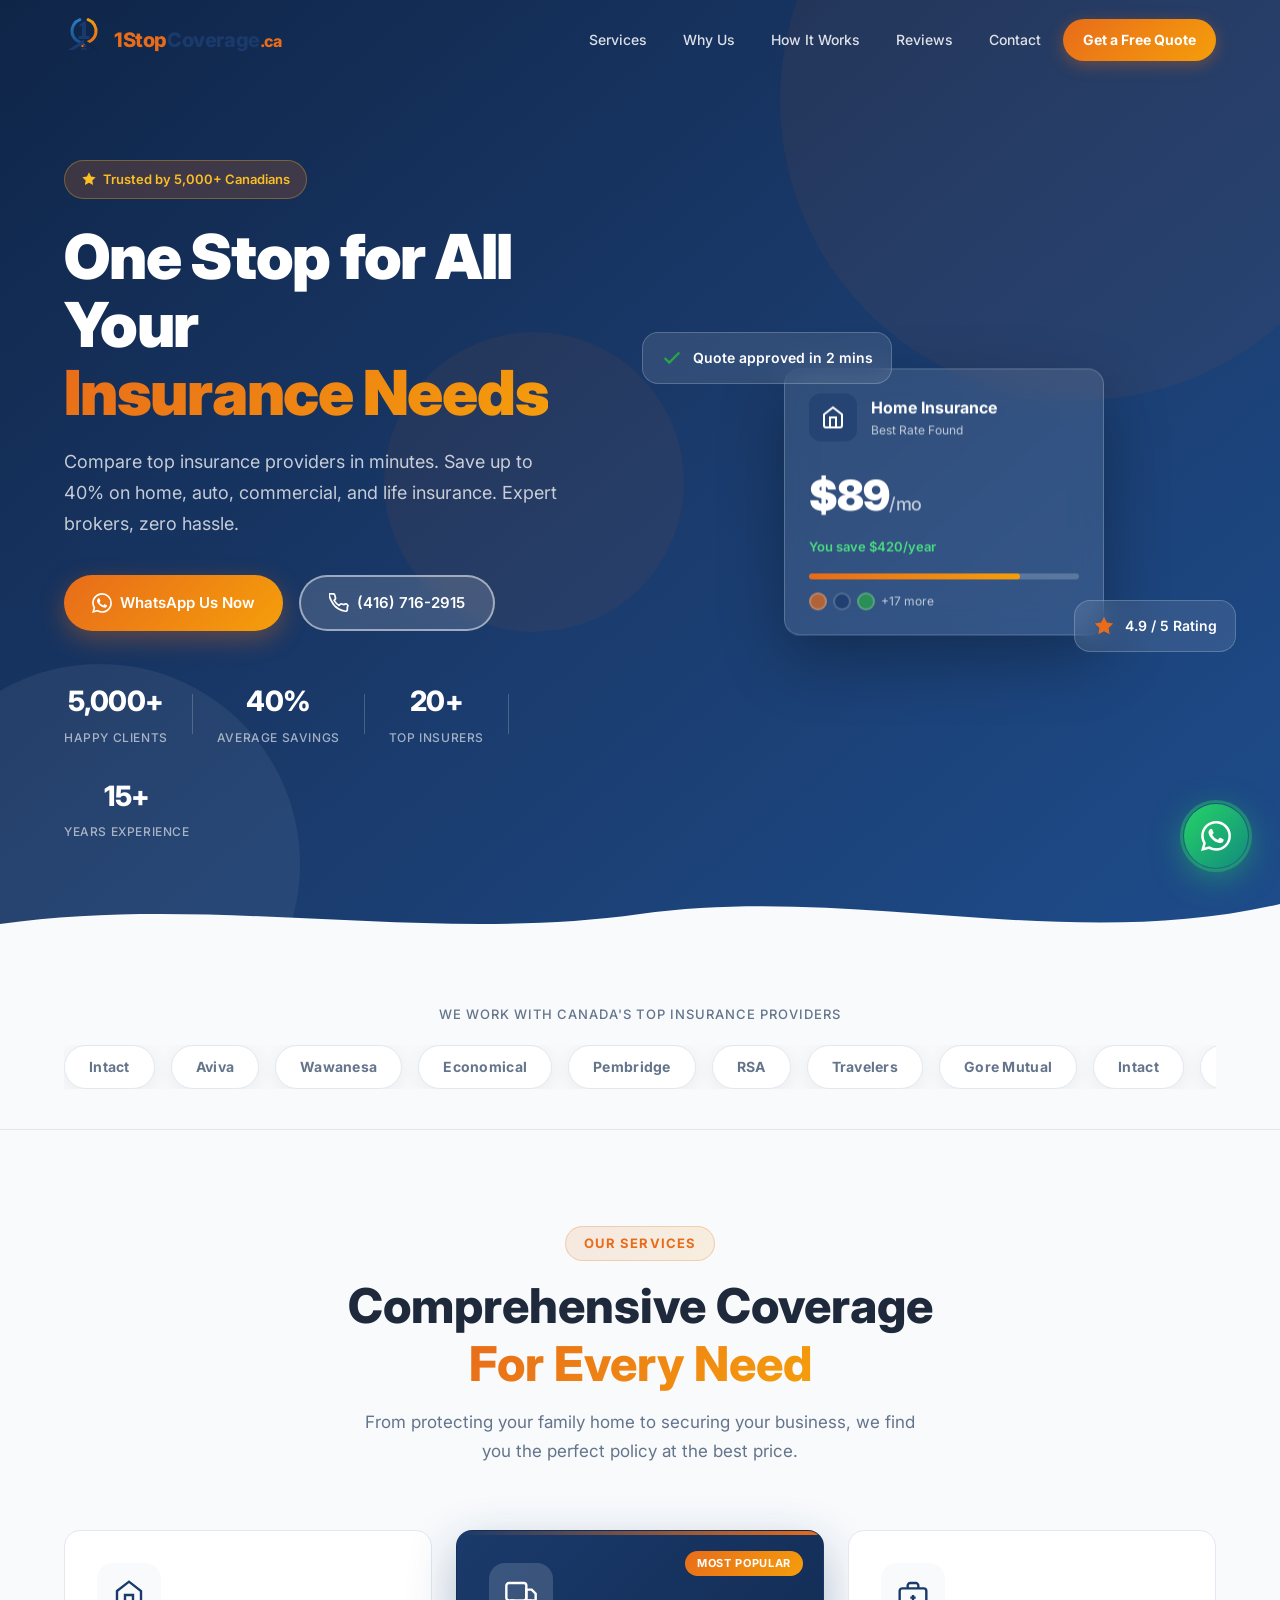
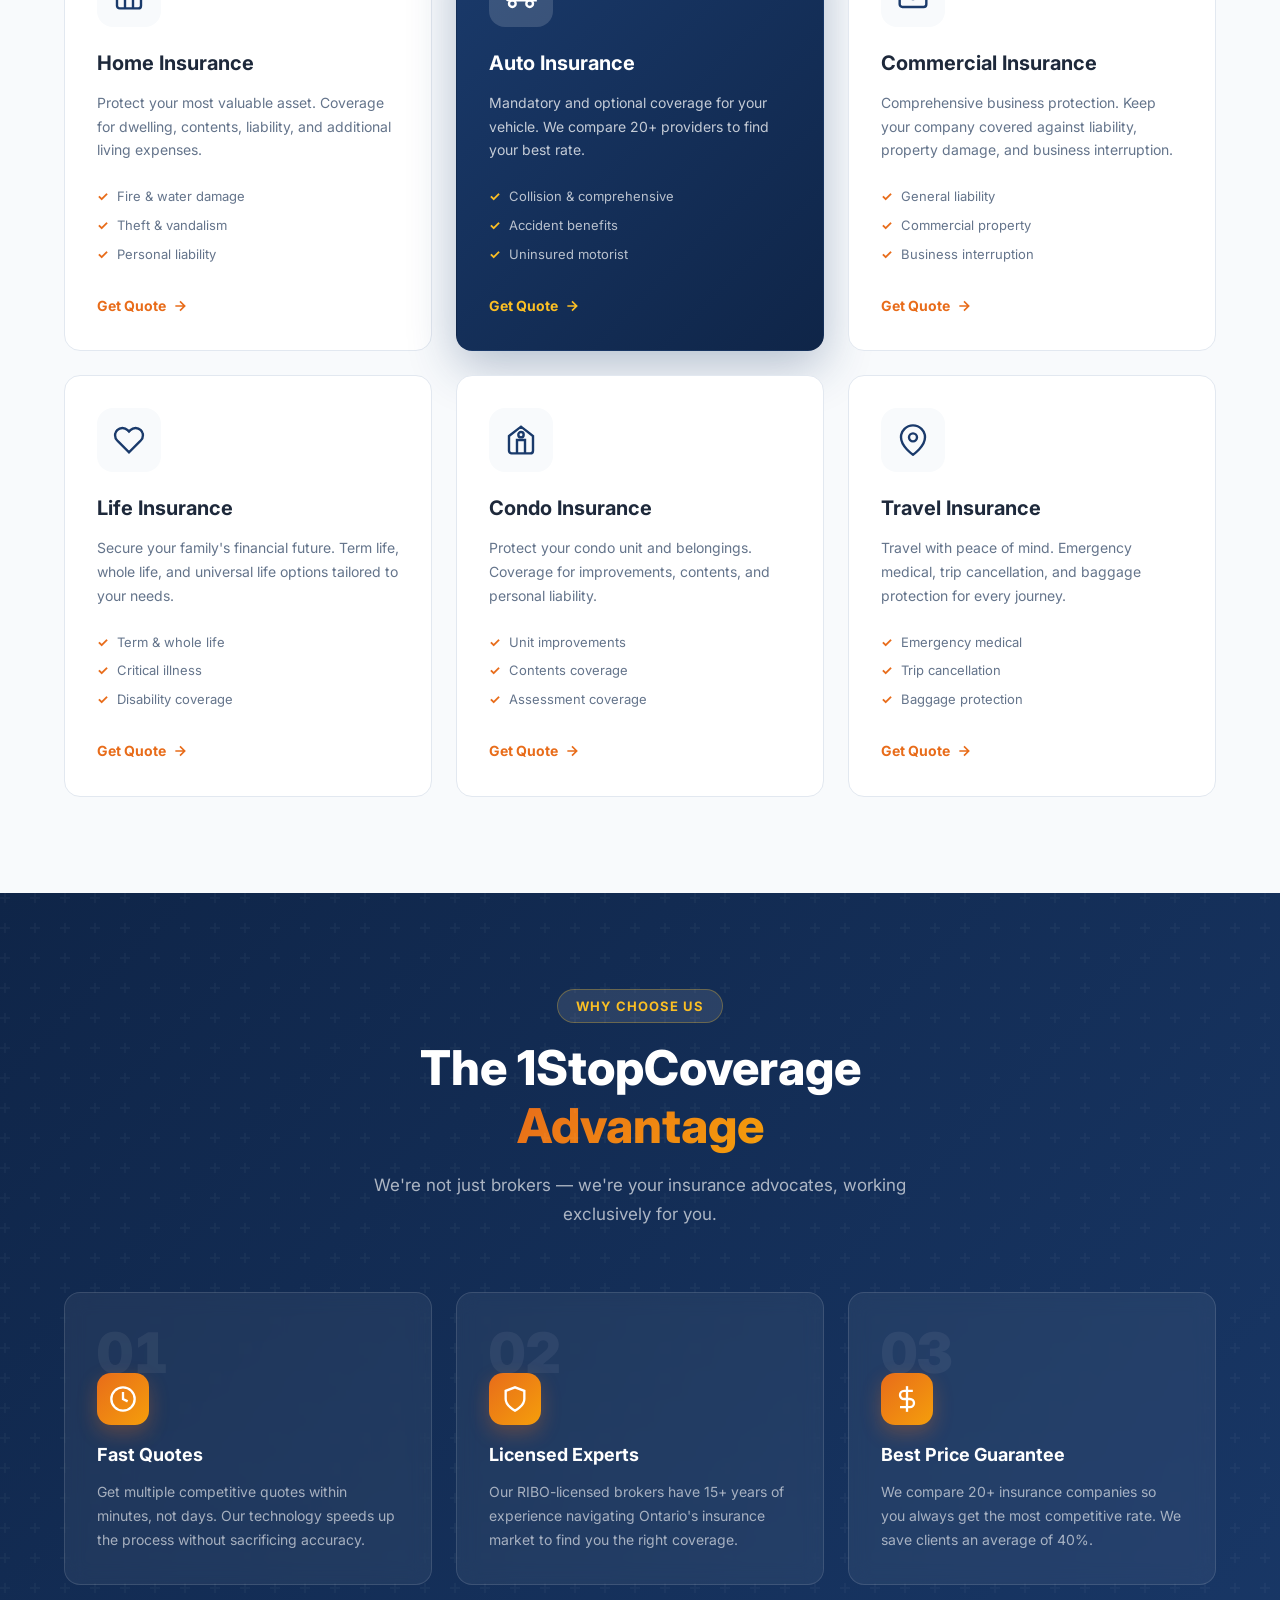
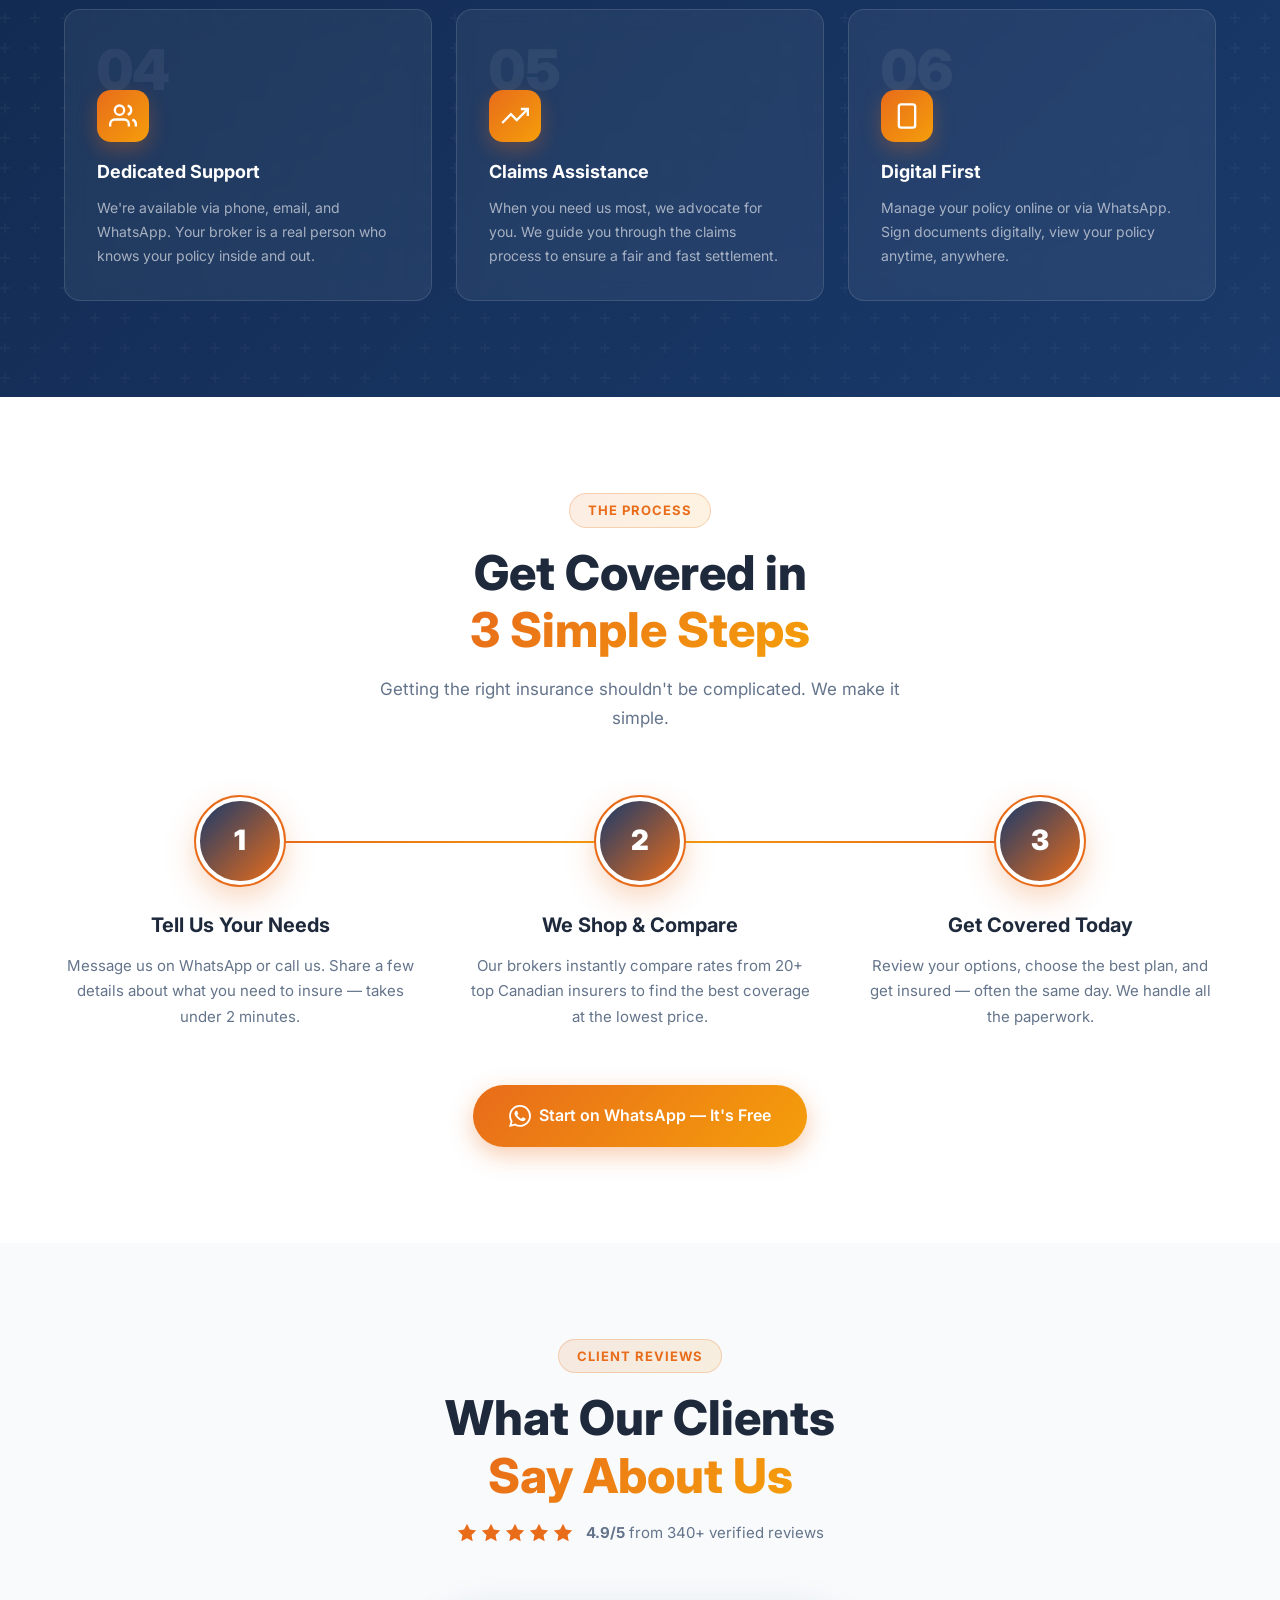
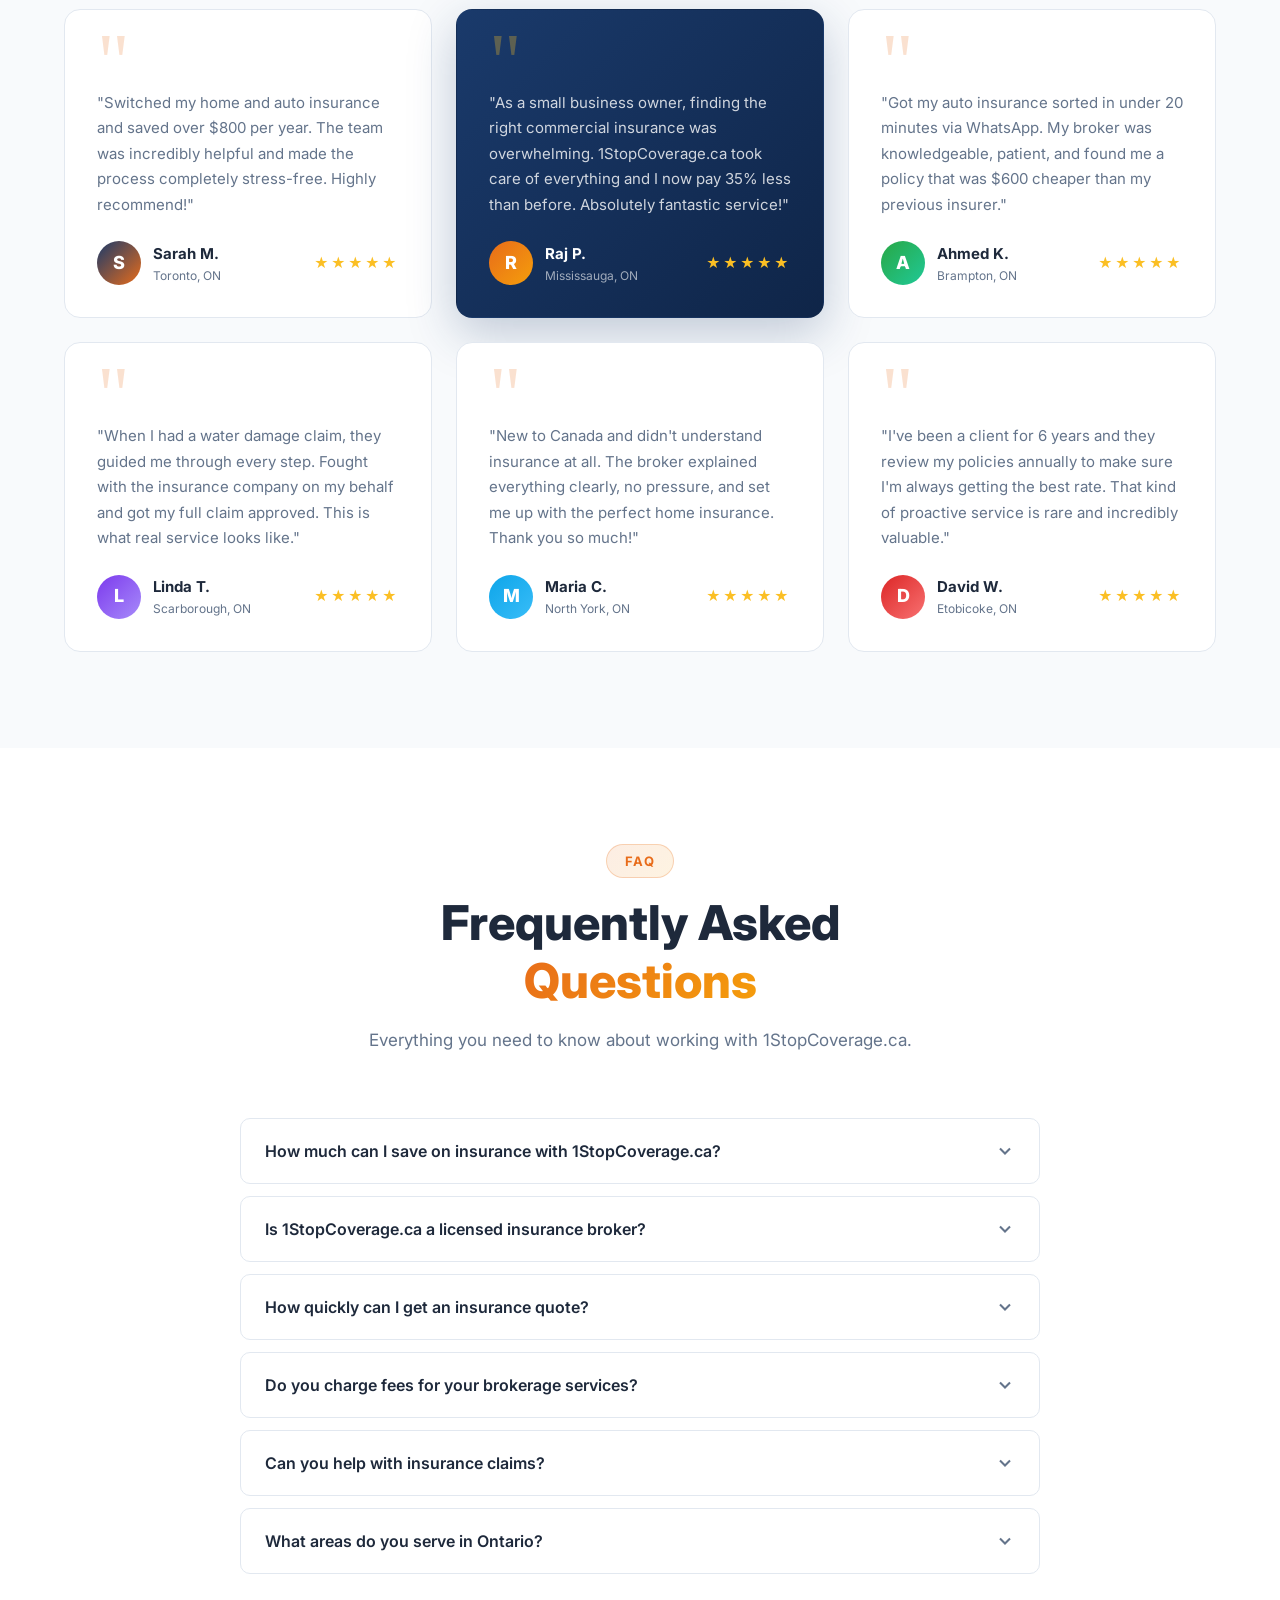
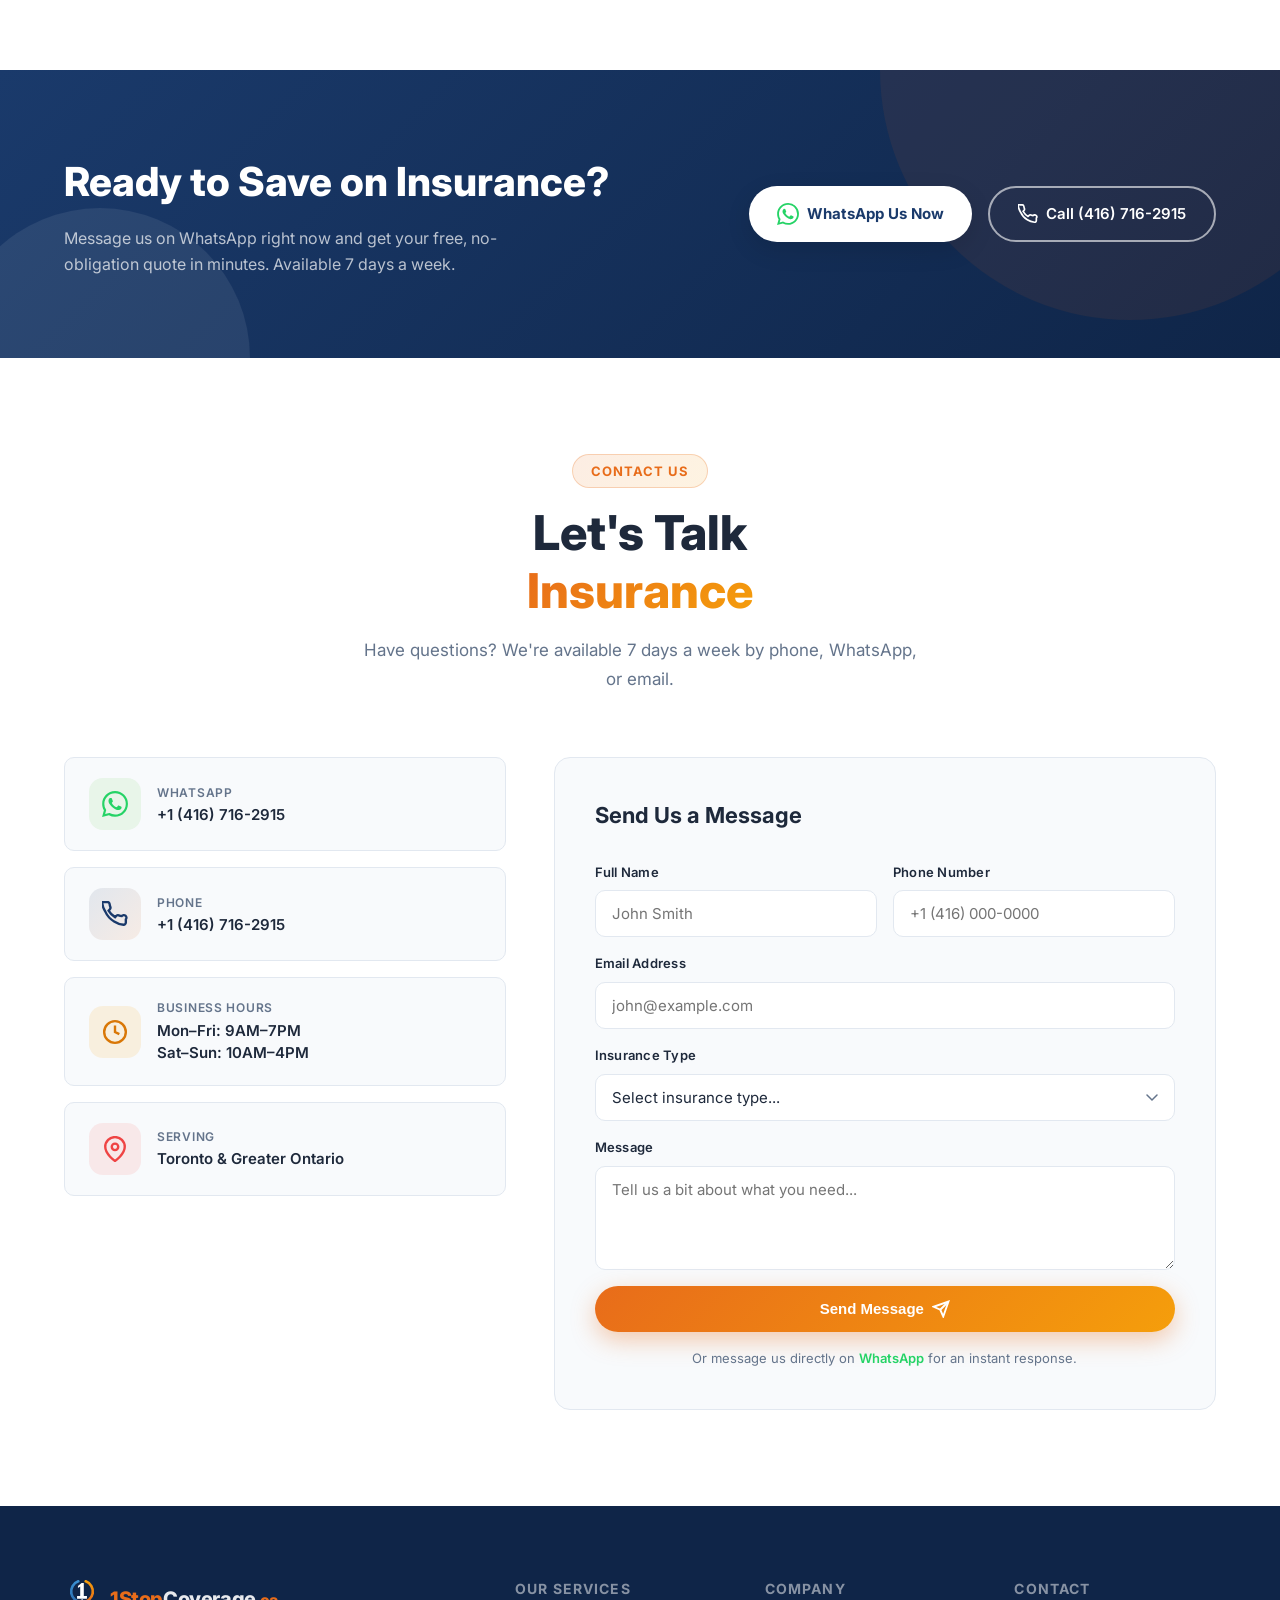
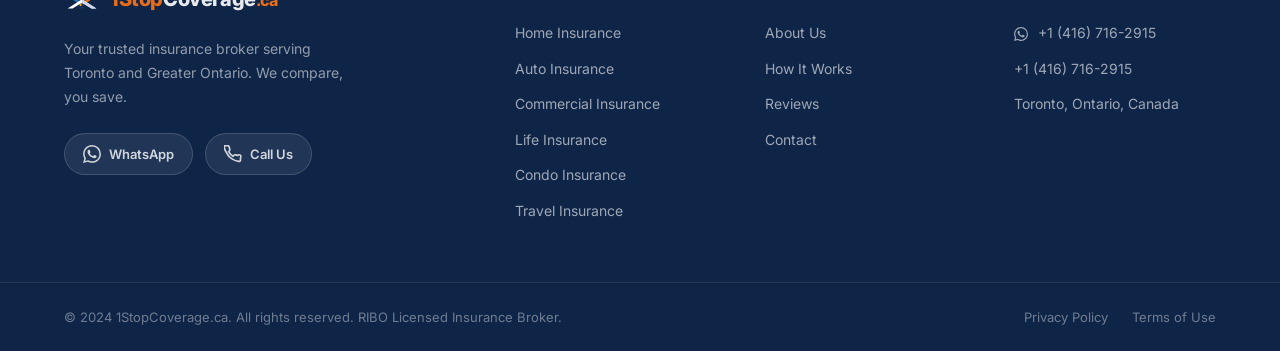
==== index.html @ 76d4f6dd "Improve performance: fix scroll jank, trim fonts, lighten blur - Merge two unthrottled scroll listen" ====
<!DOCTYPE html>
<html lang="en">
<head>
  <meta charset="UTF-8" />
  <meta name="viewport" content="width=device-width, initial-scale=1.0" />
  <title>1StopCoverage.ca | Best Insurance Broker in Toronto, Ontario</title>
  <meta name="description" content="1StopCoverage.ca – Toronto's top-rated RIBO licensed insurance broker. Compare 20+ providers & save up to 40% on home, auto, commercial & life insurance. WhatsApp +1 (416) 716-2915 for a free quote today." />
  <meta name="keywords" content="insurance broker Toronto, home insurance Ontario, auto insurance Toronto, cheap car insurance Toronto, commercial insurance Ontario, life insurance broker, condo insurance Toronto, 1StopCoverage, RIBO broker" />
  <meta name="author" content="1StopCoverage.ca" />
  <meta name="robots" content="index, follow, max-snippet:-1, max-image-preview:large, max-video-preview:-1" />
  <meta name="googlebot" content="index, follow, max-snippet:-1, max-image-preview:large" />
  <link rel="canonical" href="https://1stopcoverage.ca/" />
  <link rel="sitemap" type="application/xml" href="/sitemap.xml" />
  <link rel="alternate" type="text/markdown" href="/llms.txt" title="LLM-friendly summary" />

  <!-- Open Graph / Facebook -->
  <meta property="og:type" content="website" />
  <meta property="og:url" content="https://1stopcoverage.ca/" />
  <meta property="og:title" content="1StopCoverage.ca | Best Insurance Broker in Toronto" />
  <meta property="og:description" content="Compare 20+ insurers & save up to 40% on home, auto, commercial & life insurance. Toronto's top-rated RIBO licensed broker. Free quotes via WhatsApp." />
  <meta property="og:image" content="https://1stopcoverage.ca/og-image.jpg" />
  <meta property="og:locale" content="en_CA" />
  <meta property="og:site_name" content="1StopCoverage.ca" />

  <!-- Twitter Card -->
  <meta name="twitter:card" content="summary_large_image" />
  <meta name="twitter:title" content="1StopCoverage.ca | Best Insurance Broker Toronto" />
  <meta name="twitter:description" content="Save up to 40% on insurance. Compare 20+ providers. RIBO licensed broker. Free quotes via WhatsApp." />
  <meta name="twitter:image" content="https://1stopcoverage.ca/og-image.jpg" />

  <!-- Geo -->
  <meta name="geo.region" content="CA-ON" />
  <meta name="geo.placename" content="Toronto, Ontario, Canada" />
  <meta name="geo.position" content="43.6532;-79.3832" />
  <meta name="ICBM" content="43.6532, -79.3832" />

  <!-- Schema.org: LocalBusiness + InsuranceAgency -->
  <script type="application/ld+json">
  {
    "@context": "https://schema.org",
    "@graph": [
      {
        "@type": ["InsuranceAgency", "LocalBusiness"],
        "@id": "https://1stopcoverage.ca/#business",
        "name": "1StopCoverage.ca",
        "alternateName": "1 Stop Coverage",
        "description": "RIBO licensed insurance broker in Toronto, Ontario. We compare 20+ top Canadian insurance providers to find you the best rates on home, auto, commercial, life, condo, and travel insurance.",
        "url": "https://1stopcoverage.ca",
        "telephone": "+14167162915",
        "image": "https://1stopcoverage.ca/og-image.jpg",
        "logo": "https://1stopcoverage.ca/og-image.jpg",
        "priceRange": "$$",
        "currenciesAccepted": "CAD",
        "paymentAccepted": "Cash, Credit Card, Bank Transfer",
        "address": {
          "@type": "PostalAddress",
          "addressLocality": "Toronto",
          "addressRegion": "Ontario",
          "addressCountry": "CA",
          "postalCode": "M1M 1M1"
        },
        "geo": {
          "@type": "GeoCoordinates",
          "latitude": 43.6532,
          "longitude": -79.3832
        },
        "openingHoursSpecification": [
          {
            "@type": "OpeningHoursSpecification",
            "dayOfWeek": ["Monday","Tuesday","Wednesday","Thursday","Friday"],
            "opens": "09:00",
            "closes": "19:00"
          },
          {
            "@type": "OpeningHoursSpecification",
            "dayOfWeek": ["Saturday","Sunday"],
            "opens": "10:00",
            "closes": "16:00"
          }
        ],
        "contactPoint": {
          "@type": "ContactPoint",
          "telephone": "+14167162915",
          "contactType": "customer service",
          "areaServed": "CA-ON",
          "availableLanguage": ["English"],
          "contactOption": "TollFree"
        },
        "sameAs": [
          "https://wa.me/14167162915"
        ],
        "hasOfferCatalog": {
          "@type": "OfferCatalog",
          "name": "Insurance Services",
          "itemListElement": [
            {"@type": "Offer", "itemOffered": {"@type": "Service", "name": "Home Insurance", "description": "Comprehensive home insurance coverage for Toronto homeowners"}},
            {"@type": "Offer", "itemOffered": {"@type": "Service", "name": "Auto Insurance", "description": "Competitive auto insurance rates from 20+ providers"}},
            {"@type": "Offer", "itemOffered": {"@type": "Service", "name": "Commercial Insurance", "description": "Business insurance solutions for Ontario companies"}},
            {"@type": "Offer", "itemOffered": {"@type": "Service", "name": "Life Insurance", "description": "Term and whole life insurance coverage"}},
            {"@type": "Offer", "itemOffered": {"@type": "Service", "name": "Condo Insurance", "description": "Condo unit and contents insurance"}},
            {"@type": "Offer", "itemOffered": {"@type": "Service", "name": "Travel Insurance", "description": "Emergency medical and trip cancellation coverage"}}
          ]
        },
        "aggregateRating": {
          "@type": "AggregateRating",
          "ratingValue": "4.9",
          "reviewCount": "340",
          "bestRating": "5",
          "worstRating": "1"
        },
        "review": [
          {
            "@type": "Review",
            "author": {"@type": "Person", "name": "Sarah M."},
            "reviewRating": {"@type": "Rating", "ratingValue": "5", "bestRating": "5"},
            "reviewBody": "Switched my home and auto insurance and saved over $800 per year. Incredibly helpful and stress-free!"
          },
          {
            "@type": "Review",
            "author": {"@type": "Person", "name": "Raj P."},
            "reviewRating": {"@type": "Rating", "ratingValue": "5", "bestRating": "5"},
            "reviewBody": "As a small business owner, 1StopCoverage.ca saved me 35% on commercial insurance. Fantastic service!"
          }
        ]
      },
      {
        "@type": "WebSite",
        "@id": "https://1stopcoverage.ca/#website",
        "url": "https://1stopcoverage.ca",
        "name": "1StopCoverage.ca",
        "description": "Toronto's top-rated insurance broker",
        "publisher": {"@id": "https://1stopcoverage.ca/#business"},
        "potentialAction": {
          "@type": "SearchAction",
          "target": "https://1stopcoverage.ca/?s={search_term_string}",
          "query-input": "required name=search_term_string"
        },
        "inLanguage": "en-CA"
      },
      {
        "@type": "FAQPage",
        "mainEntity": [
          {
            "@type": "Question",
            "name": "How much can I save on insurance with 1StopCoverage.ca?",
            "acceptedAnswer": {"@type": "Answer", "text": "Our clients save an average of 40% by letting us compare rates from 20+ top Canadian insurance providers. Savings vary based on your specific situation."}
          },
          {
            "@type": "Question",
            "name": "Is 1StopCoverage.ca a licensed insurance broker?",
            "acceptedAnswer": {"@type": "Answer", "text": "Yes, 1StopCoverage.ca is a RIBO (Registered Insurance Brokers of Ontario) licensed insurance broker with 15+ years of experience serving Toronto and Greater Ontario."}
          },
          {
            "@type": "Question",
            "name": "How quickly can I get an insurance quote?",
            "acceptedAnswer": {"@type": "Answer", "text": "You can get a free insurance quote in as little as 2 minutes by messaging us on WhatsApp at +1 (416) 716-2915 or calling us directly."}
          },
          {
            "@type": "Question",
            "name": "What types of insurance does 1StopCoverage.ca offer?",
            "acceptedAnswer": {"@type": "Answer", "text": "We offer home insurance, auto insurance, commercial insurance, life insurance, condo insurance, and travel insurance for clients across Toronto and Ontario."}
          }
        ]
      }
    ]
  }
  </script>

  <link rel="stylesheet" href="style.css" />
  <link rel="preconnect" href="https://fonts.googleapis.com" />
  <link rel="preconnect" href="https://fonts.gstatic.com" crossorigin />
  <!-- Load fonts without blocking first paint; weights trimmed to those actually used -->
  <link rel="preload" as="style" href="https://fonts.googleapis.com/css2?family=Inter:wght@400;500;600;700;800;900&display=swap" onload="this.onload=null;this.rel='stylesheet'" />
  <noscript><link rel="stylesheet" href="https://fonts.googleapis.com/css2?family=Inter:wght@400;500;600;700;800;900&display=swap" /></noscript>
</head>
<body>

  <!-- ===== NAVBAR ===== -->
  <header class="navbar" id="navbar">
    <div class="container nav-inner">
      <a href="#" class="logo">
        <div class="logo-icon">
          <svg width="40" height="40" viewBox="0 0 40 40" fill="none" xmlns="http://www.w3.org/2000/svg" role="img" aria-label="1StopCoverage.ca logo">
            <!-- split ring -->
            <path d="M15.9 3.7A12 12 0 0 0 20 27" stroke="url(#ring-blue)" stroke-width="3" stroke-linecap="round" fill="none"/>
            <path d="M24.1 3.7A12 12 0 0 1 20 27" stroke="url(#ring-orange)" stroke-width="3" stroke-linecap="round" fill="none"/>
            <!-- numeral 1 -->
            <path d="M15.5 9 19.5 5.5H22V20h3.5v3h-11v-3H18V9.5L15.5 11Z" fill="#1a3a6b"/>
            <!-- house roof -->
            <path d="M20 23.5 36 34h-5.5L20 27.6 9.5 34H4Z" fill="#1a3a6b"/>
            <path d="M20 23.5 36 34h-5.5L20 27.6Z" fill="#0f2548"/>
            <!-- window panes -->
            <rect x="17.4" y="29" width="2.1" height="2.1" rx=".3" fill="#e86c1a"/>
            <rect x="20.1" y="29" width="2.1" height="2.1" rx=".3" fill="#1a3a6b"/>
            <rect x="17.4" y="31.7" width="2.1" height="2.1" rx=".3" fill="#1a3a6b"/>
            <rect x="20.1" y="31.7" width="2.1" height="2.1" rx=".3" fill="#1a3a6b"/>
            <defs>
              <linearGradient id="ring-blue" x1="8" y1="3" x2="8" y2="27" gradientUnits="userSpaceOnUse">
                <stop stop-color="#2a7fc1"/>
                <stop offset="1" stop-color="#1a4d8c"/>
              </linearGradient>
              <linearGradient id="ring-orange" x1="32" y1="3" x2="32" y2="27" gradientUnits="userSpaceOnUse">
                <stop stop-color="#f59e0b"/>
                <stop offset="1" stop-color="#e86c1a"/>
              </linearGradient>
            </defs>
          </svg>
        </div>
        <span class="logo-text"><span class="logo-accent">1Stop</span>Coverage<span class="logo-ca">.ca</span></span>
      </a>
      <nav class="nav-links" id="navLinks">
        <a href="#services">Services</a>
        <a href="#why-us">Why Us</a>
        <a href="#how-it-works">How It Works</a>
        <a href="#testimonials">Reviews</a>
        <a href="#contact">Contact</a>
        <a href="https://wa.me/14167162915" class="nav-cta" target="_blank" rel="noopener">Get a Free Quote</a>
      </nav>
      <button class="hamburger" id="hamburger" aria-label="Toggle menu">
        <span></span><span></span><span></span>
      </button>
    </div>
  </header>

  <!-- ===== HERO ===== -->
  <section class="hero" id="home">
    <div class="hero-bg">
      <div class="hero-shape hero-shape-1"></div>
      <div class="hero-shape hero-shape-2"></div>
      <div class="hero-shape hero-shape-3"></div>
    </div>
    <div class="container hero-inner">
      <div class="hero-content">
        <div class="hero-badge">
          <svg width="16" height="16" viewBox="0 0 24 24" fill="currentColor"><path d="M12 2l3.09 6.26L22 9.27l-5 4.87 1.18 6.88L12 17.77l-6.18 3.25L7 14.14 2 9.27l6.91-1.01L12 2z"/></svg>
          Trusted by 5,000+ Canadians
        </div>
        <h1 class="hero-title">
          One Stop for All Your<br/>
          <span class="gradient-text">Insurance Needs</span>
        </h1>
        <p class="hero-subtitle">
          Compare top insurance providers in minutes. Save up to 40% on home, auto, commercial, and life insurance. Expert brokers, zero hassle.
        </p>
        <div class="hero-actions">
          <a href="https://wa.me/14167162915?text=Hi%2C%20I%27d%20like%20a%20free%20insurance%20quote!" class="btn btn-primary" target="_blank" rel="noopener">
            <svg width="20" height="20" viewBox="0 0 24 24" fill="currentColor"><path d="M17.472 14.382c-.297-.149-1.758-.867-2.03-.967-.273-.099-.471-.148-.67.15-.197.297-.767.966-.94 1.164-.173.199-.347.223-.644.075-.297-.15-1.255-.463-2.39-1.475-.883-.788-1.48-1.761-1.653-2.059-.173-.297-.018-.458.13-.606.134-.133.298-.347.446-.52.149-.174.198-.298.298-.497.099-.198.05-.371-.025-.52-.075-.149-.669-1.612-.916-2.207-.242-.579-.487-.5-.669-.51-.173-.008-.371-.01-.57-.01-.198 0-.52.074-.792.372-.272.297-1.04 1.016-1.04 2.479 0 1.462 1.065 2.875 1.213 3.074.149.198 2.096 3.2 5.077 4.487.709.306 1.262.489 1.694.625.712.227 1.36.195 1.871.118.571-.085 1.758-.719 2.006-1.413.248-.694.248-1.289.173-1.413-.074-.124-.272-.198-.57-.347m-5.421 7.403h-.004a9.87 9.87 0 01-5.031-1.378l-.361-.214-3.741.982.998-3.648-.235-.374a9.86 9.86 0 01-1.51-5.26c.001-5.45 4.436-9.884 9.888-9.884 2.64 0 5.122 1.03 6.988 2.898a9.825 9.825 0 012.893 6.994c-.003 5.45-4.437 9.884-9.885 9.884m8.413-18.297A11.815 11.815 0 0012.05 0C5.495 0 .16 5.335.157 11.892c0 2.096.547 4.142 1.588 5.945L.057 24l6.305-1.654a11.882 11.882 0 005.683 1.448h.005c6.554 0 11.89-5.335 11.893-11.893a11.821 11.821 0 00-3.48-8.413z"/></svg>
            WhatsApp Us Now
          </a>
          <a href="tel:+14167162915" class="btn btn-secondary">
            <svg width="20" height="20" viewBox="0 0 24 24" fill="none" stroke="currentColor" stroke-width="2" stroke-linecap="round" stroke-linejoin="round"><path d="M22 16.92v3a2 2 0 01-2.18 2 19.79 19.79 0 01-8.63-3.07A19.5 19.5 0 013.07 9.81a19.79 19.79 0 01-3.07-8.67A2 2 0 012 .99h3a2 2 0 012 1.72 12.84 12.84 0 00.7 2.81 2 2 0 01-.45 2.11L6.09 8.91a16 16 0 006 6l1.27-1.27a2 2 0 012.11-.45 12.84 12.84 0 002.81.7A2 2 0 0122 16.92z"/></svg>
            (416) 716-2915
          </a>
        </div>
        <div class="hero-stats">
          <div class="stat">
            <span class="stat-number">5,000+</span>
            <span class="stat-label">Happy Clients</span>
          </div>
          <div class="stat-divider"></div>
          <div class="stat">
            <span class="stat-number">40%</span>
            <span class="stat-label">Average Savings</span>
          </div>
          <div class="stat-divider"></div>
          <div class="stat">
            <span class="stat-number">20+</span>
            <span class="stat-label">Top Insurers</span>
          </div>
          <div class="stat-divider"></div>
          <div class="stat">
            <span class="stat-number">15+</span>
            <span class="stat-label">Years Experience</span>
          </div>
        </div>
      </div>
      <div class="hero-visual">
        <div class="hero-card hero-card-main">
          <div class="card-header">
            <div class="card-icon card-icon-blue">
              <svg width="24" height="24" viewBox="0 0 24 24" fill="none" stroke="currentColor" stroke-width="2"><path d="M3 9l9-7 9 7v11a2 2 0 01-2 2H5a2 2 0 01-2-2z"/><polyline points="9 22 9 12 15 12 15 22"/></svg>
            </div>
            <div>
              <div class="card-title">Home Insurance</div>
              <div class="card-sub">Best Rate Found</div>
            </div>
          </div>
          <div class="card-price">$89<span>/mo</span></div>
          <div class="card-savings">You save $420/year</div>
          <div class="card-bar"><div class="card-bar-fill" style="width:78%"></div></div>
          <div class="card-providers">
            <div class="provider-dot" style="background:#e86c1a"></div>
            <div class="provider-dot" style="background:#1a3a6b"></div>
            <div class="provider-dot" style="background:#28a745"></div>
            <span>+17 more</span>
          </div>
        </div>
        <div class="hero-card hero-card-sm hero-card-sm-1">
          <svg width="22" height="22" viewBox="0 0 24 24" fill="none" stroke="#28a745" stroke-width="2.5"><polyline points="20 6 9 17 4 12"/></svg>
          <span>Quote approved in 2 mins</span>
        </div>
        <div class="hero-card hero-card-sm hero-card-sm-2">
          <svg width="22" height="22" viewBox="0 0 24 24" fill="#e86c1a"><path d="M12 2l3.09 6.26L22 9.27l-5 4.87 1.18 6.88L12 17.77l-6.18 3.25L7 14.14 2 9.27l6.91-1.01L12 2z"/></svg>
          <span>4.9 / 5 Rating</span>
        </div>
      </div>
    </div>
    <div class="hero-wave">
      <svg viewBox="0 0 1440 80" fill="none" xmlns="http://www.w3.org/2000/svg" preserveAspectRatio="none">
        <path d="M0 80L1440 80L1440 20C1200 70 960 0 720 30C480 60 240 10 0 40L0 80Z" fill="#f8fafc"/>
      </svg>
    </div>
  </section>

  <!-- ===== LOGOS STRIP ===== -->
  <section class="logos-strip">
    <div class="container">
      <p class="logos-label">We work with Canada's top insurance providers</p>
      <div class="logos-track">
        <div class="logos-slide">
          <div class="logo-chip">Intact</div>
          <div class="logo-chip">Aviva</div>
          <div class="logo-chip">Wawanesa</div>
          <div class="logo-chip">Economical</div>
          <div class="logo-chip">Pembridge</div>
          <div class="logo-chip">RSA</div>
          <div class="logo-chip">Travelers</div>
          <div class="logo-chip">Gore Mutual</div>
          <div class="logo-chip">Intact</div>
          <div class="logo-chip">Aviva</div>
          <div class="logo-chip">Wawanesa</div>
          <div class="logo-chip">Economical</div>
          <div class="logo-chip">Pembridge</div>
          <div class="logo-chip">RSA</div>
          <div class="logo-chip">Travelers</div>
          <div class="logo-chip">Gore Mutual</div>
        </div>
      </div>
    </div>
  </section>

  <!-- ===== SERVICES ===== -->
  <section class="services section" id="services">
    <div class="container">
      <div class="section-header">
        <div class="section-badge">Our Services</div>
        <h2 class="section-title">Comprehensive Coverage<br/><span class="gradient-text">For Every Need</span></h2>
        <p class="section-sub">From protecting your family home to securing your business, we find you the perfect policy at the best price.</p>
      </div>
      <div class="services-grid">

        <div class="service-card" data-color="blue">
          <div class="service-icon">
            <svg width="32" height="32" viewBox="0 0 24 24" fill="none" stroke="currentColor" stroke-width="1.8"><path d="M3 9l9-7 9 7v11a2 2 0 01-2 2H5a2 2 0 01-2-2z"/><polyline points="9 22 9 12 15 12 15 22"/></svg>
          </div>
          <h3>Home Insurance</h3>
          <p>Protect your most valuable asset. Coverage for dwelling, contents, liability, and additional living expenses.</p>
          <ul class="service-features">
            <li>Fire & water damage</li>
            <li>Theft & vandalism</li>
            <li>Personal liability</li>
          </ul>
          <a href="https://wa.me/14167162915?text=I%20need%20a%20home%20insurance%20quote" class="service-link" target="_blank" rel="noopener">Get Quote <svg width="16" height="16" viewBox="0 0 24 24" fill="none" stroke="currentColor" stroke-width="2.5"><path d="M5 12h14M12 5l7 7-7 7"/></svg></a>
        </div>

        <div class="service-card featured-card" data-color="orange">
          <div class="featured-ribbon">Most Popular</div>
          <div class="service-icon">
            <svg width="32" height="32" viewBox="0 0 24 24" fill="none" stroke="currentColor" stroke-width="1.8"><rect x="1" y="3" width="15" height="13" rx="2"/><path d="M16 8h4l3 3v5h-7V8z"/><circle cx="5.5" cy="18.5" r="2.5"/><circle cx="18.5" cy="18.5" r="2.5"/></svg>
          </div>
          <h3>Auto Insurance</h3>
          <p>Mandatory and optional coverage for your vehicle. We compare 20+ providers to find your best rate.</p>
          <ul class="service-features">
            <li>Collision & comprehensive</li>
            <li>Accident benefits</li>
            <li>Uninsured motorist</li>
          </ul>
          <a href="https://wa.me/14167162915?text=I%20need%20an%20auto%20insurance%20quote" class="service-link" target="_blank" rel="noopener">Get Quote <svg width="16" height="16" viewBox="0 0 24 24" fill="none" stroke="currentColor" stroke-width="2.5"><path d="M5 12h14M12 5l7 7-7 7"/></svg></a>
        </div>

        <div class="service-card" data-color="blue">
          <div class="service-icon">
            <svg width="32" height="32" viewBox="0 0 24 24" fill="none" stroke="currentColor" stroke-width="1.8"><rect x="2" y="7" width="20" height="14" rx="2"/><path d="M16 7V5a2 2 0 00-2-2h-4a2 2 0 00-2 2v2"/><line x1="12" y1="12" x2="12" y2="16"/><line x1="10" y1="14" x2="14" y2="14"/></svg>
          </div>
          <h3>Commercial Insurance</h3>
          <p>Comprehensive business protection. Keep your company covered against liability, property damage, and business interruption.</p>
          <ul class="service-features">
            <li>General liability</li>
            <li>Commercial property</li>
            <li>Business interruption</li>
          </ul>
          <a href="https://wa.me/14167162915?text=I%20need%20a%20commercial%20insurance%20quote" class="service-link" target="_blank" rel="noopener">Get Quote <svg width="16" height="16" viewBox="0 0 24 24" fill="none" stroke="currentColor" stroke-width="2.5"><path d="M5 12h14M12 5l7 7-7 7"/></svg></a>
        </div>

        <div class="service-card" data-color="green">
          <div class="service-icon">
            <svg width="32" height="32" viewBox="0 0 24 24" fill="none" stroke="currentColor" stroke-width="1.8"><path d="M20.84 4.61a5.5 5.5 0 00-7.78 0L12 5.67l-1.06-1.06a5.5 5.5 0 00-7.78 7.78l1.06 1.06L12 21.23l7.78-7.78 1.06-1.06a5.5 5.5 0 000-7.78z"/></svg>
          </div>
          <h3>Life Insurance</h3>
          <p>Secure your family's financial future. Term life, whole life, and universal life options tailored to your needs.</p>
          <ul class="service-features">
            <li>Term & whole life</li>
            <li>Critical illness</li>
            <li>Disability coverage</li>
          </ul>
          <a href="https://wa.me/14167162915?text=I%20need%20a%20life%20insurance%20quote" class="service-link" target="_blank" rel="noopener">Get Quote <svg width="16" height="16" viewBox="0 0 24 24" fill="none" stroke="currentColor" stroke-width="2.5"><path d="M5 12h14M12 5l7 7-7 7"/></svg></a>
        </div>

        <div class="service-card" data-color="purple">
          <div class="service-icon">
            <svg width="32" height="32" viewBox="0 0 24 24" fill="none" stroke="currentColor" stroke-width="1.8"><path d="M3 9l9-7 9 7v11a2 2 0 01-2 2H5a2 2 0 01-2-2z"/><path d="M9 22V12h6v10"/><circle cx="12" cy="8" r="2"/></svg>
          </div>
          <h3>Condo Insurance</h3>
          <p>Protect your condo unit and belongings. Coverage for improvements, contents, and personal liability.</p>
          <ul class="service-features">
            <li>Unit improvements</li>
            <li>Contents coverage</li>
            <li>Assessment coverage</li>
          </ul>
          <a href="https://wa.me/14167162915?text=I%20need%20a%20condo%20insurance%20quote" class="service-link" target="_blank" rel="noopener">Get Quote <svg width="16" height="16" viewBox="0 0 24 24" fill="none" stroke="currentColor" stroke-width="2.5"><path d="M5 12h14M12 5l7 7-7 7"/></svg></a>
        </div>

        <div class="service-card" data-color="teal">
          <div class="service-icon">
            <svg width="32" height="32" viewBox="0 0 24 24" fill="none" stroke="currentColor" stroke-width="1.8"><path d="M21 10c0 7-9 13-9 13S3 17 3 10a9 9 0 0118 0z"/><circle cx="12" cy="10" r="3"/></svg>
          </div>
          <h3>Travel Insurance</h3>
          <p>Travel with peace of mind. Emergency medical, trip cancellation, and baggage protection for every journey.</p>
          <ul class="service-features">
            <li>Emergency medical</li>
            <li>Trip cancellation</li>
            <li>Baggage protection</li>
          </ul>
          <a href="https://wa.me/14167162915?text=I%20need%20a%20travel%20insurance%20quote" class="service-link" target="_blank" rel="noopener">Get Quote <svg width="16" height="16" viewBox="0 0 24 24" fill="none" stroke="currentColor" stroke-width="2.5"><path d="M5 12h14M12 5l7 7-7 7"/></svg></a>
        </div>

      </div>
    </div>
  </section>

  <!-- ===== WHY US ===== -->
  <section class="why-us section" id="why-us">
    <div class="why-bg"></div>
    <div class="container">
      <div class="section-header">
        <div class="section-badge">Why Choose Us</div>
        <h2 class="section-title">The 1StopCoverage<br/><span class="gradient-text">Advantage</span></h2>
        <p class="section-sub">We're not just brokers — we're your insurance advocates, working exclusively for you.</p>
      </div>
      <div class="why-grid">
        <div class="why-card">
          <div class="why-num">01</div>
          <div class="why-icon">
            <svg width="28" height="28" viewBox="0 0 24 24" fill="none" stroke="currentColor" stroke-width="2"><circle cx="12" cy="12" r="10"/><polyline points="12 6 12 12 16 14"/></svg>
          </div>
          <h3>Fast Quotes</h3>
          <p>Get multiple competitive quotes within minutes, not days. Our technology speeds up the process without sacrificing accuracy.</p>
        </div>
        <div class="why-card">
          <div class="why-num">02</div>
          <div class="why-icon">
            <svg width="28" height="28" viewBox="0 0 24 24" fill="none" stroke="currentColor" stroke-width="2"><path d="M12 22s8-4 8-10V5l-8-3-8 3v7c0 6 8 10 8 10z"/></svg>
          </div>
          <h3>Licensed Experts</h3>
          <p>Our RIBO-licensed brokers have 15+ years of experience navigating Ontario's insurance market to find you the right coverage.</p>
        </div>
        <div class="why-card">
          <div class="why-num">03</div>
          <div class="why-icon">
            <svg width="28" height="28" viewBox="0 0 24 24" fill="none" stroke="currentColor" stroke-width="2"><line x1="12" y1="1" x2="12" y2="23"/><path d="M17 5H9.5a3.5 3.5 0 000 7h5a3.5 3.5 0 010 7H6"/></svg>
          </div>
          <h3>Best Price Guarantee</h3>
          <p>We compare 20+ insurance companies so you always get the most competitive rate. We save clients an average of 40%.</p>
        </div>
        <div class="why-card">
          <div class="why-num">04</div>
          <div class="why-icon">
            <svg width="28" height="28" viewBox="0 0 24 24" fill="none" stroke="currentColor" stroke-width="2"><path d="M17 21v-2a4 4 0 00-4-4H5a4 4 0 00-4 4v2"/><circle cx="9" cy="7" r="4"/><path d="M23 21v-2a4 4 0 00-3-3.87"/><path d="M16 3.13a4 4 0 010 7.75"/></svg>
          </div>
          <h3>Dedicated Support</h3>
          <p>We're available via phone, email, and WhatsApp. Your broker is a real person who knows your policy inside and out.</p>
        </div>
        <div class="why-card">
          <div class="why-num">05</div>
          <div class="why-icon">
            <svg width="28" height="28" viewBox="0 0 24 24" fill="none" stroke="currentColor" stroke-width="2"><polyline points="23 6 13.5 15.5 8.5 10.5 1 18"/><polyline points="17 6 23 6 23 12"/></svg>
          </div>
          <h3>Claims Assistance</h3>
          <p>When you need us most, we advocate for you. We guide you through the claims process to ensure a fair and fast settlement.</p>
        </div>
        <div class="why-card">
          <div class="why-num">06</div>
          <div class="why-icon">
            <svg width="28" height="28" viewBox="0 0 24 24" fill="none" stroke="currentColor" stroke-width="2"><rect x="5" y="2" width="14" height="20" rx="2" ry="2"/><line x1="12" y1="18" x2="12.01" y2="18"/></svg>
          </div>
          <h3>Digital First</h3>
          <p>Manage your policy online or via WhatsApp. Sign documents digitally, view your policy anytime, anywhere.</p>
        </div>
      </div>
    </div>
  </section>

  <!-- ===== HOW IT WORKS ===== -->
  <section class="how-it-works section" id="how-it-works">
    <div class="container">
      <div class="section-header">
        <div class="section-badge">The Process</div>
        <h2 class="section-title">Get Covered in<br/><span class="gradient-text">3 Simple Steps</span></h2>
        <p class="section-sub">Getting the right insurance shouldn't be complicated. We make it simple.</p>
      </div>
      <div class="steps-container">
        <div class="steps-line"></div>
        <div class="step">
          <div class="step-bubble">
            <span>1</span>
          </div>
          <div class="step-content">
            <h3>Tell Us Your Needs</h3>
            <p>Message us on WhatsApp or call us. Share a few details about what you need to insure — takes under 2 minutes.</p>
          </div>
        </div>
        <div class="step">
          <div class="step-bubble">
            <span>2</span>
          </div>
          <div class="step-content">
            <h3>We Shop & Compare</h3>
            <p>Our brokers instantly compare rates from 20+ top Canadian insurers to find the best coverage at the lowest price.</p>
          </div>
        </div>
        <div class="step">
          <div class="step-bubble">
            <span>3</span>
          </div>
          <div class="step-content">
            <h3>Get Covered Today</h3>
            <p>Review your options, choose the best plan, and get insured — often the same day. We handle all the paperwork.</p>
          </div>
        </div>
      </div>
      <div class="steps-cta">
        <a href="https://wa.me/14167162915?text=Hi%2C%20I%27d%20like%20to%20get%20insurance%20coverage!" class="btn btn-primary btn-lg" target="_blank" rel="noopener">
          <svg width="22" height="22" viewBox="0 0 24 24" fill="currentColor"><path d="M17.472 14.382c-.297-.149-1.758-.867-2.03-.967-.273-.099-.471-.148-.67.15-.197.297-.767.966-.94 1.164-.173.199-.347.223-.644.075-.297-.15-1.255-.463-2.39-1.475-.883-.788-1.48-1.761-1.653-2.059-.173-.297-.018-.458.13-.606.134-.133.298-.347.446-.52.149-.174.198-.298.298-.497.099-.198.05-.371-.025-.52-.075-.149-.669-1.612-.916-2.207-.242-.579-.487-.5-.669-.51-.173-.008-.371-.01-.57-.01-.198 0-.52.074-.792.372-.272.297-1.04 1.016-1.04 2.479 0 1.462 1.065 2.875 1.213 3.074.149.198 2.096 3.2 5.077 4.487.709.306 1.262.489 1.694.625.712.227 1.36.195 1.871.118.571-.085 1.758-.719 2.006-1.413.248-.694.248-1.289.173-1.413-.074-.124-.272-.198-.57-.347m-5.421 7.403h-.004a9.87 9.87 0 01-5.031-1.378l-.361-.214-3.741.982.998-3.648-.235-.374a9.86 9.86 0 01-1.51-5.26c.001-5.45 4.436-9.884 9.888-9.884 2.64 0 5.122 1.03 6.988 2.898a9.825 9.825 0 012.893 6.994c-.003 5.45-4.437 9.884-9.885 9.884m8.413-18.297A11.815 11.815 0 0012.05 0C5.495 0 .16 5.335.157 11.892c0 2.096.547 4.142 1.588 5.945L.057 24l6.305-1.654a11.882 11.882 0 005.683 1.448h.005c6.554 0 11.89-5.335 11.893-11.893a11.821 11.821 0 00-3.48-8.413z"/></svg>
          Start on WhatsApp — It's Free
        </a>
      </div>
    </div>
  </section>

  <!-- ===== TESTIMONIALS ===== -->
  <section class="testimonials section" id="testimonials">
    <div class="container">
      <div class="section-header">
        <div class="section-badge">Client Reviews</div>
        <h2 class="section-title">What Our Clients<br/><span class="gradient-text">Say About Us</span></h2>
        <div class="rating-summary">
          <div class="stars">
            <svg width="22" height="22" viewBox="0 0 24 24" fill="#e86c1a"><path d="M12 2l3.09 6.26L22 9.27l-5 4.87 1.18 6.88L12 17.77l-6.18 3.25L7 14.14 2 9.27l6.91-1.01L12 2z"/></svg>
            <svg width="22" height="22" viewBox="0 0 24 24" fill="#e86c1a"><path d="M12 2l3.09 6.26L22 9.27l-5 4.87 1.18 6.88L12 17.77l-6.18 3.25L7 14.14 2 9.27l6.91-1.01L12 2z"/></svg>
            <svg width="22" height="22" viewBox="0 0 24 24" fill="#e86c1a"><path d="M12 2l3.09 6.26L22 9.27l-5 4.87 1.18 6.88L12 17.77l-6.18 3.25L7 14.14 2 9.27l6.91-1.01L12 2z"/></svg>
            <svg width="22" height="22" viewBox="0 0 24 24" fill="#e86c1a"><path d="M12 2l3.09 6.26L22 9.27l-5 4.87 1.18 6.88L12 17.77l-6.18 3.25L7 14.14 2 9.27l6.91-1.01L12 2z"/></svg>
            <svg width="22" height="22" viewBox="0 0 24 24" fill="#e86c1a"><path d="M12 2l3.09 6.26L22 9.27l-5 4.87 1.18 6.88L12 17.77l-6.18 3.25L7 14.14 2 9.27l6.91-1.01L12 2z"/></svg>
          </div>
          <span class="rating-text"><strong>4.9/5</strong> from 340+ verified reviews</span>
        </div>
      </div>
      <div class="testimonials-grid">
        <div class="testimonial-card">
          <div class="quote-icon">"</div>
          <p>"Switched my home and auto insurance and saved over $800 per year. The team was incredibly helpful and made the process completely stress-free. Highly recommend!"</p>
          <div class="testimonial-author">
            <div class="author-avatar" style="background: linear-gradient(135deg, #1a3a6b, #e86c1a);">S</div>
            <div>
              <div class="author-name">Sarah M.</div>
              <div class="author-location">Toronto, ON</div>
            </div>
            <div class="author-stars">★★★★★</div>
          </div>
        </div>
        <div class="testimonial-card testimonial-featured">
          <div class="quote-icon">"</div>
          <p>"As a small business owner, finding the right commercial insurance was overwhelming. 1StopCoverage.ca took care of everything and I now pay 35% less than before. Absolutely fantastic service!"</p>
          <div class="testimonial-author">
            <div class="author-avatar" style="background: linear-gradient(135deg, #e86c1a, #f59e0b);">R</div>
            <div>
              <div class="author-name">Raj P.</div>
              <div class="author-location">Mississauga, ON</div>
            </div>
            <div class="author-stars">★★★★★</div>
          </div>
        </div>
        <div class="testimonial-card">
          <div class="quote-icon">"</div>
          <p>"Got my auto insurance sorted in under 20 minutes via WhatsApp. My broker was knowledgeable, patient, and found me a policy that was $600 cheaper than my previous insurer."</p>
          <div class="testimonial-author">
            <div class="author-avatar" style="background: linear-gradient(135deg, #28a745, #20c997);">A</div>
            <div>
              <div class="author-name">Ahmed K.</div>
              <div class="author-location">Brampton, ON</div>
            </div>
            <div class="author-stars">★★★★★</div>
          </div>
        </div>
        <div class="testimonial-card">
          <div class="quote-icon">"</div>
          <p>"When I had a water damage claim, they guided me through every step. Fought with the insurance company on my behalf and got my full claim approved. This is what real service looks like."</p>
          <div class="testimonial-author">
            <div class="author-avatar" style="background: linear-gradient(135deg, #7c3aed, #a78bfa);">L</div>
            <div>
              <div class="author-name">Linda T.</div>
              <div class="author-location">Scarborough, ON</div>
            </div>
            <div class="author-stars">★★★★★</div>
          </div>
        </div>
        <div class="testimonial-card">
          <div class="quote-icon">"</div>
          <p>"New to Canada and didn't understand insurance at all. The broker explained everything clearly, no pressure, and set me up with the perfect home insurance. Thank you so much!"</p>
          <div class="testimonial-author">
            <div class="author-avatar" style="background: linear-gradient(135deg, #0ea5e9, #38bdf8);">M</div>
            <div>
              <div class="author-name">Maria C.</div>
              <div class="author-location">North York, ON</div>
            </div>
            <div class="author-stars">★★★★★</div>
          </div>
        </div>
        <div class="testimonial-card">
          <div class="quote-icon">"</div>
          <p>"I've been a client for 6 years and they review my policies annually to make sure I'm always getting the best rate. That kind of proactive service is rare and incredibly valuable."</p>
          <div class="testimonial-author">
            <div class="author-avatar" style="background: linear-gradient(135deg, #dc2626, #f87171);">D</div>
            <div>
              <div class="author-name">David W.</div>
              <div class="author-location">Etobicoke, ON</div>
            </div>
            <div class="author-stars">★★★★★</div>
          </div>
        </div>
      </div>
    </div>
  </section>

  <!-- ===== FAQ ===== -->
  <section class="faq section" id="faq">
    <div class="container">
      <div class="section-header">
        <div class="section-badge">FAQ</div>
        <h2 class="section-title">Frequently Asked<br/><span class="gradient-text">Questions</span></h2>
        <p class="section-sub">Everything you need to know about working with 1StopCoverage.ca.</p>
      </div>
      <div class="faq-grid">
        <div class="faq-item">
          <button class="faq-q" aria-expanded="false">
            <span>How much can I save on insurance with 1StopCoverage.ca?</span>
            <svg class="faq-arrow" width="20" height="20" viewBox="0 0 24 24" fill="none" stroke="currentColor" stroke-width="2.5"><polyline points="6 9 12 15 18 9"/></svg>
          </button>
          <div class="faq-a">
            <p>Our clients save an average of <strong>40%</strong> by letting us compare rates from 20+ top Canadian insurance providers. Savings depend on your specific situation — the only way to know for sure is to get a free quote from us.</p>
          </div>
        </div>
        <div class="faq-item">
          <button class="faq-q" aria-expanded="false">
            <span>Is 1StopCoverage.ca a licensed insurance broker?</span>
            <svg class="faq-arrow" width="20" height="20" viewBox="0 0 24 24" fill="none" stroke="currentColor" stroke-width="2.5"><polyline points="6 9 12 15 18 9"/></svg>
          </button>
          <div class="faq-a">
            <p>Yes. 1StopCoverage.ca is a <strong>RIBO (Registered Insurance Brokers of Ontario) licensed</strong> insurance broker with 15+ years of experience serving Toronto and Greater Ontario. Your coverage and advice are fully regulated and protected.</p>
          </div>
        </div>
        <div class="faq-item">
          <button class="faq-q" aria-expanded="false">
            <span>How quickly can I get an insurance quote?</span>
            <svg class="faq-arrow" width="20" height="20" viewBox="0 0 24 24" fill="none" stroke="currentColor" stroke-width="2.5"><polyline points="6 9 12 15 18 9"/></svg>
          </button>
          <div class="faq-a">
            <p>Most clients receive their first quote within <strong>2 minutes</strong> of contacting us on WhatsApp. Complex commercial policies may take slightly longer. We can often bind coverage the same day.</p>
          </div>
        </div>
        <div class="faq-item">
          <button class="faq-q" aria-expanded="false">
            <span>Do you charge fees for your brokerage services?</span>
            <svg class="faq-arrow" width="20" height="20" viewBox="0 0 24 24" fill="none" stroke="currentColor" stroke-width="2.5"><polyline points="6 9 12 15 18 9"/></svg>
          </button>
          <div class="faq-a">
            <p><strong>No hidden fees.</strong> As your broker, we are compensated by the insurance companies — not by you. You get expert advice and the best rates at zero cost to you.</p>
          </div>
        </div>
        <div class="faq-item">
          <button class="faq-q" aria-expanded="false">
            <span>Can you help with insurance claims?</span>
            <svg class="faq-arrow" width="20" height="20" viewBox="0 0 24 24" fill="none" stroke="currentColor" stroke-width="2.5"><polyline points="6 9 12 15 18 9"/></svg>
          </button>
          <div class="faq-a">
            <p>Absolutely. We act as your <strong>advocate throughout the claims process</strong>. We'll guide you on documentation, liaise with the insurer on your behalf, and fight to ensure you receive a fair and timely settlement.</p>
          </div>
        </div>
        <div class="faq-item">
          <button class="faq-q" aria-expanded="false">
            <span>What areas do you serve in Ontario?</span>
            <svg class="faq-arrow" width="20" height="20" viewBox="0 0 24 24" fill="none" stroke="currentColor" stroke-width="2.5"><polyline points="6 9 12 15 18 9"/></svg>
          </button>
          <div class="faq-a">
            <p>We serve all of <strong>Toronto and Greater Ontario</strong>, including Mississauga, Brampton, Scarborough, North York, Etobicoke, Markham, Vaughan, and beyond. Our services are available province-wide.</p>
          </div>
        </div>
      </div>
    </div>
  </section>

  <!-- ===== CTA BANNER ===== -->
  <section class="cta-banner">
    <div class="cta-bg">
      <div class="cta-shape cta-shape-1"></div>
      <div class="cta-shape cta-shape-2"></div>
    </div>
    <div class="container cta-inner">
      <div class="cta-text">
        <h2>Ready to Save on Insurance?</h2>
        <p>Message us on WhatsApp right now and get your free, no-obligation quote in minutes. Available 7 days a week.</p>
      </div>
      <div class="cta-actions">
        <a href="https://wa.me/14167162915?text=Hi%2C%20I%27d%20like%20a%20free%20insurance%20quote!" class="btn btn-white" target="_blank" rel="noopener">
          <svg width="22" height="22" viewBox="0 0 24 24" fill="#25D366"><path d="M17.472 14.382c-.297-.149-1.758-.867-2.03-.967-.273-.099-.471-.148-.67.15-.197.297-.767.966-.94 1.164-.173.199-.347.223-.644.075-.297-.15-1.255-.463-2.39-1.475-.883-.788-1.48-1.761-1.653-2.059-.173-.297-.018-.458.13-.606.134-.133.298-.347.446-.52.149-.174.198-.298.298-.497.099-.198.05-.371-.025-.52-.075-.149-.669-1.612-.916-2.207-.242-.579-.487-.5-.669-.51-.173-.008-.371-.01-.57-.01-.198 0-.52.074-.792.372-.272.297-1.04 1.016-1.04 2.479 0 1.462 1.065 2.875 1.213 3.074.149.198 2.096 3.2 5.077 4.487.709.306 1.262.489 1.694.625.712.227 1.36.195 1.871.118.571-.085 1.758-.719 2.006-1.413.248-.694.248-1.289.173-1.413-.074-.124-.272-.198-.57-.347m-5.421 7.403h-.004a9.87 9.87 0 01-5.031-1.378l-.361-.214-3.741.982.998-3.648-.235-.374a9.86 9.86 0 01-1.51-5.26c.001-5.45 4.436-9.884 9.888-9.884 2.64 0 5.122 1.03 6.988 2.898a9.825 9.825 0 012.893 6.994c-.003 5.45-4.437 9.884-9.885 9.884m8.413-18.297A11.815 11.815 0 0012.05 0C5.495 0 .16 5.335.157 11.892c0 2.096.547 4.142 1.588 5.945L.057 24l6.305-1.654a11.882 11.882 0 005.683 1.448h.005c6.554 0 11.89-5.335 11.893-11.893a11.821 11.821 0 00-3.48-8.413z"/></svg>
          WhatsApp Us Now
        </a>
        <a href="tel:+14167162915" class="btn btn-outline-white">
          <svg width="20" height="20" viewBox="0 0 24 24" fill="none" stroke="currentColor" stroke-width="2" stroke-linecap="round" stroke-linejoin="round"><path d="M22 16.92v3a2 2 0 01-2.18 2 19.79 19.79 0 01-8.63-3.07A19.5 19.5 0 013.07 9.81a19.79 19.79 0 01-3.07-8.67A2 2 0 012 .99h3a2 2 0 012 1.72 12.84 12.84 0 00.7 2.81 2 2 0 01-.45 2.11L6.09 8.91a16 16 0 006 6l1.27-1.27a2 2 0 012.11-.45 12.84 12.84 0 002.81.7A2 2 0 0122 16.92z"/></svg>
          Call (416) 716-2915
        </a>
      </div>
    </div>
  </section>

  <!-- ===== CONTACT ===== -->
  <section class="contact section" id="contact">
    <div class="container">
      <div class="section-header">
        <div class="section-badge">Contact Us</div>
        <h2 class="section-title">Let's Talk<br/><span class="gradient-text">Insurance</span></h2>
        <p class="section-sub">Have questions? We're available 7 days a week by phone, WhatsApp, or email.</p>
      </div>
      <div class="contact-grid">
        <div class="contact-info">
          <div class="contact-card">
            <div class="contact-icon contact-icon-whatsapp">
              <svg width="26" height="26" viewBox="0 0 24 24" fill="currentColor"><path d="M17.472 14.382c-.297-.149-1.758-.867-2.03-.967-.273-.099-.471-.148-.67.15-.197.297-.767.966-.94 1.164-.173.199-.347.223-.644.075-.297-.15-1.255-.463-2.39-1.475-.883-.788-1.48-1.761-1.653-2.059-.173-.297-.018-.458.13-.606.134-.133.298-.347.446-.52.149-.174.198-.298.298-.497.099-.198.05-.371-.025-.52-.075-.149-.669-1.612-.916-2.207-.242-.579-.487-.5-.669-.51-.173-.008-.371-.01-.57-.01-.198 0-.52.074-.792.372-.272.297-1.04 1.016-1.04 2.479 0 1.462 1.065 2.875 1.213 3.074.149.198 2.096 3.2 5.077 4.487.709.306 1.262.489 1.694.625.712.227 1.36.195 1.871.118.571-.085 1.758-.719 2.006-1.413.248-.694.248-1.289.173-1.413-.074-.124-.272-.198-.57-.347m-5.421 7.403h-.004a9.87 9.87 0 01-5.031-1.378l-.361-.214-3.741.982.998-3.648-.235-.374a9.86 9.86 0 01-1.51-5.26c.001-5.45 4.436-9.884 9.888-9.884 2.64 0 5.122 1.03 6.988 2.898a9.825 9.825 0 012.893 6.994c-.003 5.45-4.437 9.884-9.885 9.884m8.413-18.297A11.815 11.815 0 0012.05 0C5.495 0 .16 5.335.157 11.892c0 2.096.547 4.142 1.588 5.945L.057 24l6.305-1.654a11.882 11.882 0 005.683 1.448h.005c6.554 0 11.89-5.335 11.893-11.893a11.821 11.821 0 00-3.48-8.413z"/></svg>
            </div>
            <div class="contact-detail">
              <span class="contact-label">WhatsApp</span>
              <a href="https://wa.me/14167162915" class="contact-value" target="_blank" rel="noopener">+1 (416) 716-2915</a>
            </div>
          </div>
          <div class="contact-card">
            <div class="contact-icon contact-icon-phone">
              <svg width="26" height="26" viewBox="0 0 24 24" fill="none" stroke="currentColor" stroke-width="2.2"><path d="M22 16.92v3a2 2 0 01-2.18 2 19.79 19.79 0 01-8.63-3.07A19.5 19.5 0 013.07 9.81a19.79 19.79 0 01-3.07-8.67A2 2 0 012 .99h3a2 2 0 012 1.72 12.84 12.84 0 00.7 2.81 2 2 0 01-.45 2.11L6.09 8.91a16 16 0 006 6l1.27-1.27a2 2 0 012.11-.45 12.84 12.84 0 002.81.7A2 2 0 0122 16.92z"/></svg>
            </div>
            <div class="contact-detail">
              <span class="contact-label">Phone</span>
              <a href="tel:+14167162915" class="contact-value">+1 (416) 716-2915</a>
            </div>
          </div>
          <div class="contact-card">
            <div class="contact-icon contact-icon-clock">
              <svg width="26" height="26" viewBox="0 0 24 24" fill="none" stroke="currentColor" stroke-width="2.2"><circle cx="12" cy="12" r="10"/><polyline points="12 6 12 12 16 14"/></svg>
            </div>
            <div class="contact-detail">
              <span class="contact-label">Business Hours</span>
              <span class="contact-value">Mon–Fri: 9AM–7PM<br/>Sat–Sun: 10AM–4PM</span>
            </div>
          </div>
          <div class="contact-card">
            <div class="contact-icon contact-icon-location">
              <svg width="26" height="26" viewBox="0 0 24 24" fill="none" stroke="currentColor" stroke-width="2.2"><path d="M21 10c0 7-9 13-9 13S3 17 3 10a9 9 0 0118 0z"/><circle cx="12" cy="10" r="3"/></svg>
            </div>
            <div class="contact-detail">
              <span class="contact-label">Serving</span>
              <span class="contact-value">Toronto & Greater Ontario</span>
            </div>
          </div>
        </div>
        <form class="contact-form" id="contactForm">
          <h3>Send Us a Message</h3>
          <div class="form-row">
            <div class="form-group">
              <label for="name">Full Name</label>
              <input type="text" id="name" name="name" placeholder="John Smith" required />
            </div>
            <div class="form-group">
              <label for="phone">Phone Number</label>
              <input type="tel" id="phone" name="phone" placeholder="+1 (416) 000-0000" />
            </div>
          </div>
          <div class="form-group">
            <label for="email">Email Address</label>
            <input type="email" id="email" name="email" placeholder="john@example.com" required />
          </div>
          <div class="form-group">
            <label for="service">Insurance Type</label>
            <select id="service" name="service">
              <option value="">Select insurance type...</option>
              <option>Home Insurance</option>
              <option>Auto Insurance</option>
              <option>Commercial Insurance</option>
              <option>Life Insurance</option>
              <option>Condo Insurance</option>
              <option>Travel Insurance</option>
              <option>Multiple / Bundle</option>
            </select>
          </div>
          <div class="form-group">
            <label for="message">Message</label>
            <textarea id="message" name="message" rows="4" placeholder="Tell us a bit about what you need..."></textarea>
          </div>
          <button type="submit" class="btn btn-primary btn-full">
            Send Message
            <svg width="18" height="18" viewBox="0 0 24 24" fill="none" stroke="currentColor" stroke-width="2.5"><line x1="22" y1="2" x2="11" y2="13"/><polygon points="22 2 15 22 11 13 2 9 22 2"/></svg>
          </button>
          <p class="form-note">Or message us directly on <a href="https://wa.me/14167162915" target="_blank" rel="noopener">WhatsApp</a> for an instant response.</p>
        </form>
      </div>
    </div>
  </section>

  <!-- ===== FOOTER ===== -->
  <footer class="footer">
    <div class="footer-top">
      <div class="container footer-grid">
        <div class="footer-brand">
          <a href="#" class="logo logo-footer">
            <div class="logo-icon">
              <svg width="36" height="36" viewBox="0 0 40 40" fill="none" xmlns="http://www.w3.org/2000/svg" role="img" aria-label="1StopCoverage.ca logo">
                <!-- split ring -->
                <path d="M15.9 3.7A12 12 0 0 0 20 27" stroke="url(#ring-blue2)" stroke-width="3" stroke-linecap="round" fill="none"/>
                <path d="M24.1 3.7A12 12 0 0 1 20 27" stroke="url(#ring-orange2)" stroke-width="3" stroke-linecap="round" fill="none"/>
                <!-- numeral 1 -->
                <path d="M15.5 9 19.5 5.5H22V20h3.5v3h-11v-3H18V9.5L15.5 11Z" fill="#fff"/>
                <!-- house roof -->
                <path d="M20 23.5 36 34h-5.5L20 27.6 9.5 34H4Z" fill="#fff"/>
                <path d="M20 23.5 36 34h-5.5L20 27.6Z" fill="#cdd8ea"/>
                <!-- window panes -->
                <rect x="17.4" y="29" width="2.1" height="2.1" rx=".3" fill="#f59e0b"/>
                <rect x="20.1" y="29" width="2.1" height="2.1" rx=".3" fill="#1a3a6b"/>
                <rect x="17.4" y="31.7" width="2.1" height="2.1" rx=".3" fill="#1a3a6b"/>
                <rect x="20.1" y="31.7" width="2.1" height="2.1" rx=".3" fill="#1a3a6b"/>
                <defs>
                  <linearGradient id="ring-blue2" x1="8" y1="3" x2="8" y2="27" gradientUnits="userSpaceOnUse">
                    <stop stop-color="#3a8fd1"/>
                    <stop offset="1" stop-color="#2a6fb1"/>
                  </linearGradient>
                  <linearGradient id="ring-orange2" x1="32" y1="3" x2="32" y2="27" gradientUnits="userSpaceOnUse">
                    <stop stop-color="#f59e0b"/>
                    <stop offset="1" stop-color="#e86c1a"/>
                  </linearGradient>
                </defs>
              </svg>
            </div>
            <span class="logo-text logo-text-light"><span class="logo-accent">1Stop</span>Coverage<span class="logo-ca">.ca</span></span>
          </a>
          <p>Your trusted insurance broker serving Toronto and Greater Ontario. We compare, you save.</p>
          <div class="footer-contact-quick">
            <a href="https://wa.me/14167162915" class="footer-quick-btn" target="_blank" rel="noopener">
              <svg width="18" height="18" viewBox="0 0 24 24" fill="currentColor"><path d="M17.472 14.382c-.297-.149-1.758-.867-2.03-.967-.273-.099-.471-.148-.67.15-.197.297-.767.966-.94 1.164-.173.199-.347.223-.644.075-.297-.15-1.255-.463-2.39-1.475-.883-.788-1.48-1.761-1.653-2.059-.173-.297-.018-.458.13-.606.134-.133.298-.347.446-.52.149-.174.198-.298.298-.497.099-.198.05-.371-.025-.52-.075-.149-.669-1.612-.916-2.207-.242-.579-.487-.5-.669-.51-.173-.008-.371-.01-.57-.01-.198 0-.52.074-.792.372-.272.297-1.04 1.016-1.04 2.479 0 1.462 1.065 2.875 1.213 3.074.149.198 2.096 3.2 5.077 4.487.709.306 1.262.489 1.694.625.712.227 1.36.195 1.871.118.571-.085 1.758-.719 2.006-1.413.248-.694.248-1.289.173-1.413-.074-.124-.272-.198-.57-.347m-5.421 7.403h-.004a9.87 9.87 0 01-5.031-1.378l-.361-.214-3.741.982.998-3.648-.235-.374a9.86 9.86 0 01-1.51-5.26c.001-5.45 4.436-9.884 9.888-9.884 2.64 0 5.122 1.03 6.988 2.898a9.825 9.825 0 012.893 6.994c-.003 5.45-4.437 9.884-9.885 9.884m8.413-18.297A11.815 11.815 0 0012.05 0C5.495 0 .16 5.335.157 11.892c0 2.096.547 4.142 1.588 5.945L.057 24l6.305-1.654a11.882 11.882 0 005.683 1.448h.005c6.554 0 11.89-5.335 11.893-11.893a11.821 11.821 0 00-3.48-8.413z"/></svg>
              WhatsApp
            </a>
            <a href="tel:+14167162915" class="footer-quick-btn">
              <svg width="18" height="18" viewBox="0 0 24 24" fill="none" stroke="currentColor" stroke-width="2.2"><path d="M22 16.92v3a2 2 0 01-2.18 2 19.79 19.79 0 01-8.63-3.07A19.5 19.5 0 013.07 9.81a19.79 19.79 0 01-3.07-8.67A2 2 0 012 .99h3a2 2 0 012 1.72 12.84 12.84 0 00.7 2.81 2 2 0 01-.45 2.11L6.09 8.91a16 16 0 006 6l1.27-1.27a2 2 0 012.11-.45 12.84 12.84 0 002.81.7A2 2 0 0122 16.92z"/></svg>
              Call Us
            </a>
          </div>
        </div>
        <div class="footer-col">
          <h4>Our Services</h4>
          <ul>
            <li><a href="#services">Home Insurance</a></li>
            <li><a href="#services">Auto Insurance</a></li>
            <li><a href="#services">Commercial Insurance</a></li>
            <li><a href="#services">Life Insurance</a></li>
            <li><a href="#services">Condo Insurance</a></li>
            <li><a href="#services">Travel Insurance</a></li>
          </ul>
        </div>
        <div class="footer-col">
          <h4>Company</h4>
          <ul>
            <li><a href="#why-us">About Us</a></li>
            <li><a href="#how-it-works">How It Works</a></li>
            <li><a href="#testimonials">Reviews</a></li>
            <li><a href="#contact">Contact</a></li>
          </ul>
        </div>
        <div class="footer-col">
          <h4>Contact</h4>
          <ul>
            <li>
              <a href="https://wa.me/14167162915" target="_blank" rel="noopener">
                <svg width="14" height="14" viewBox="0 0 24 24" fill="currentColor" style="margin-right:6px;vertical-align:middle"><path d="M17.472 14.382c-.297-.149-1.758-.867-2.03-.967-.273-.099-.471-.148-.67.15-.197.297-.767.966-.94 1.164-.173.199-.347.223-.644.075-.297-.15-1.255-.463-2.39-1.475-.883-.788-1.48-1.761-1.653-2.059-.173-.297-.018-.458.13-.606.134-.133.298-.347.446-.52.149-.174.198-.298.298-.497.099-.198.05-.371-.025-.52-.075-.149-.669-1.612-.916-2.207-.242-.579-.487-.5-.669-.51-.173-.008-.371-.01-.57-.01-.198 0-.52.074-.792.372-.272.297-1.04 1.016-1.04 2.479 0 1.462 1.065 2.875 1.213 3.074.149.198 2.096 3.2 5.077 4.487.709.306 1.262.489 1.694.625.712.227 1.36.195 1.871.118.571-.085 1.758-.719 2.006-1.413.248-.694.248-1.289.173-1.413-.074-.124-.272-.198-.57-.347m-5.421 7.403h-.004a9.87 9.87 0 01-5.031-1.378l-.361-.214-3.741.982.998-3.648-.235-.374a9.86 9.86 0 01-1.51-5.26c.001-5.45 4.436-9.884 9.888-9.884 2.64 0 5.122 1.03 6.988 2.898a9.825 9.825 0 012.893 6.994c-.003 5.45-4.437 9.884-9.885 9.884m8.413-18.297A11.815 11.815 0 0012.05 0C5.495 0 .16 5.335.157 11.892c0 2.096.547 4.142 1.588 5.945L.057 24l6.305-1.654a11.882 11.882 0 005.683 1.448h.005c6.554 0 11.89-5.335 11.893-11.893a11.821 11.821 0 00-3.48-8.413z"/></svg>
                +1 (416) 716-2915
              </a>
            </li>
            <li><a href="tel:+14167162915">+1 (416) 716-2915</a></li>
            <li><span>Toronto, Ontario, Canada</span></li>
          </ul>
        </div>
      </div>
    </div>
    <div class="footer-bottom">
      <div class="container footer-bottom-inner">
        <p>&copy; 2024 1StopCoverage.ca. All rights reserved. RIBO Licensed Insurance Broker.</p>
        <div class="footer-legal">
          <a href="#">Privacy Policy</a>
          <a href="#">Terms of Use</a>
        </div>
      </div>
    </div>
  </footer>

  <!-- ===== FLOATING WHATSAPP BUTTON ===== -->
  <a href="https://wa.me/14167162915?text=Hi%2C%20I%27d%20like%20a%20free%20insurance%20quote!" class="whatsapp-float" target="_blank" rel="noopener" aria-label="Chat on WhatsApp">
    <div class="whatsapp-pulse"></div>
    <svg width="30" height="30" viewBox="0 0 24 24" fill="white"><path d="M17.472 14.382c-.297-.149-1.758-.867-2.03-.967-.273-.099-.471-.148-.67.15-.197.297-.767.966-.94 1.164-.173.199-.347.223-.644.075-.297-.15-1.255-.463-2.39-1.475-.883-.788-1.48-1.761-1.653-2.059-.173-.297-.018-.458.13-.606.134-.133.298-.347.446-.52.149-.174.198-.298.298-.497.099-.198.05-.371-.025-.52-.075-.149-.669-1.612-.916-2.207-.242-.579-.487-.5-.669-.51-.173-.008-.371-.01-.57-.01-.198 0-.52.074-.792.372-.272.297-1.04 1.016-1.04 2.479 0 1.462 1.065 2.875 1.213 3.074.149.198 2.096 3.2 5.077 4.487.709.306 1.262.489 1.694.625.712.227 1.36.195 1.871.118.571-.085 1.758-.719 2.006-1.413.248-.694.248-1.289.173-1.413-.074-.124-.272-.198-.57-.347m-5.421 7.403h-.004a9.87 9.87 0 01-5.031-1.378l-.361-.214-3.741.982.998-3.648-.235-.374a9.86 9.86 0 01-1.51-5.26c.001-5.45 4.436-9.884 9.888-9.884 2.64 0 5.122 1.03 6.988 2.898a9.825 9.825 0 012.893 6.994c-.003 5.45-4.437 9.884-9.885 9.884m8.413-18.297A11.815 11.815 0 0012.05 0C5.495 0 .16 5.335.157 11.892c0 2.096.547 4.142 1.588 5.945L.057 24l6.305-1.654a11.882 11.882 0 005.683 1.448h.005c6.554 0 11.89-5.335 11.893-11.893a11.821 11.821 0 00-3.48-8.413z"/></svg>
    <span class="whatsapp-tooltip">Get a Free Quote!</span>
  </a>

  <script src="script.js"></script>
</body>
</html>
---- style.css ----
/* ===== RESET & BASE ===== */
*, *::before, *::after { box-sizing: border-box; margin: 0; padding: 0; }

:root {
  --navy: #1a3a6b;
  --navy-dark: #0f2548;
  --orange: #e86c1a;
  --orange-light: #f59e0b;
  --green: #25D366;
  --white: #ffffff;
  --bg: #f8fafc;
  --bg-alt: #f1f5f9;
  --text: #1e293b;
  --text-muted: #64748b;
  --border: #e2e8f0;
  --radius: 16px;
  --radius-sm: 10px;
  --shadow: 0 4px 24px rgba(0,0,0,.07);
  --shadow-lg: 0 20px 60px rgba(0,0,0,.12);
  --transition: .25s ease;
  --font: 'Inter', system-ui, sans-serif;
}

html { scroll-behavior: smooth; }

body {
  font-family: var(--font);
  color: var(--text);
  background: var(--white);
  line-height: 1.6;
  overflow-x: hidden;
}

a { text-decoration: none; color: inherit; }
img { max-width: 100%; display: block; }
ul { list-style: none; }

.container {
  max-width: 1200px;
  margin: 0 auto;
  padding: 0 24px;
}

.section { padding: 96px 0; }

/* ===== GRADIENT TEXT ===== */
.gradient-text {
  background: linear-gradient(135deg, var(--orange) 0%, #f59e0b 100%);
  -webkit-background-clip: text;
  -webkit-text-fill-color: transparent;
  background-clip: text;
}

/* ===== BUTTONS ===== */
.btn {
  display: inline-flex;
  align-items: center;
  gap: 8px;
  padding: 14px 28px;
  border-radius: 50px;
  font-weight: 600;
  font-size: 15px;
  transition: all var(--transition);
  cursor: pointer;
  border: none;
  text-decoration: none;
}

.btn-primary {
  background: linear-gradient(135deg, var(--orange), #f59e0b);
  color: var(--white);
  box-shadow: 0 8px 24px rgba(232,108,26,.35);
}
.btn-primary:hover {
  transform: translateY(-2px);
  box-shadow: 0 14px 36px rgba(232,108,26,.45);
}

.btn-secondary {
  background: rgba(255,255,255,.15);
  color: var(--white);
  border: 2px solid rgba(255,255,255,.5);
  backdrop-filter: blur(8px);
}
.btn-secondary:hover {
  background: rgba(255,255,255,.25);
  transform: translateY(-2px);
}

.btn-white {
  background: var(--white);
  color: var(--navy);
  font-weight: 700;
  box-shadow: 0 8px 24px rgba(0,0,0,.12);
}
.btn-white:hover { transform: translateY(-2px); box-shadow: 0 14px 36px rgba(0,0,0,.16); }

.btn-outline-white {
  background: transparent;
  color: var(--white);
  border: 2px solid rgba(255,255,255,.6);
}
.btn-outline-white:hover { background: rgba(255,255,255,.1); transform: translateY(-2px); }

.btn-lg { padding: 18px 36px; font-size: 16px; }
.btn-full { width: 100%; justify-content: center; }

/* ===== SECTION HEADERS ===== */
.section-header { text-align: center; margin-bottom: 64px; }

.section-badge {
  display: inline-block;
  background: linear-gradient(135deg, rgba(232,108,26,.12), rgba(245,158,11,.12));
  color: var(--orange);
  font-weight: 700;
  font-size: 13px;
  letter-spacing: .08em;
  text-transform: uppercase;
  padding: 6px 18px;
  border-radius: 50px;
  border: 1px solid rgba(232,108,26,.25);
  margin-bottom: 16px;
}

.section-title {
  font-size: clamp(32px, 4vw, 48px);
  font-weight: 800;
  line-height: 1.2;
  color: var(--text);
  margin-bottom: 16px;
}

.section-sub {
  font-size: 17px;
  color: var(--text-muted);
  max-width: 560px;
  margin: 0 auto;
  line-height: 1.7;
}

/* ===== NAVBAR ===== */
.navbar {
  position: fixed;
  top: 0; left: 0; right: 0;
  z-index: 1000;
  padding: 16px 0;
  transition: all var(--transition);
}
.navbar.scrolled {
  background: rgba(255,255,255,.97);
  backdrop-filter: blur(10px);
  -webkit-backdrop-filter: blur(10px);
  box-shadow: 0 2px 24px rgba(0,0,0,.08);
  padding: 12px 0;
}

.nav-inner {
  display: flex;
  align-items: center;
  justify-content: space-between;
}

.logo {
  display: flex;
  align-items: center;
  gap: 10px;
}
.logo-text {
  font-size: 20px;
  font-weight: 800;
  color: var(--navy);
  letter-spacing: -.02em;
}
.logo-text-light .logo-text { color: var(--white); }
.logo-footer .logo-text { color: rgba(255,255,255,.9); }
.logo-accent { color: var(--orange); }
.logo-ca { color: var(--orange); font-size: 16px; }

.nav-links {
  display: flex;
  align-items: center;
  gap: 8px;
}
.nav-links a {
  font-size: 14px;
  font-weight: 500;
  color: rgba(255,255,255,.85);
  padding: 8px 14px;
  border-radius: 8px;
  transition: all var(--transition);
}
.navbar.scrolled .nav-links a { color: var(--text-muted); }
.nav-links a:hover { color: var(--white); background: rgba(255,255,255,.15); }
.navbar.scrolled .nav-links a:hover { color: var(--navy); background: var(--bg); }

.nav-cta {
  background: linear-gradient(135deg, var(--orange), #f59e0b) !important;
  color: var(--white) !important;
  padding: 10px 20px !important;
  border-radius: 50px !important;
  font-weight: 700 !important;
  box-shadow: 0 4px 16px rgba(232,108,26,.35);
}
.nav-cta:hover { transform: translateY(-1px); box-shadow: 0 8px 24px rgba(232,108,26,.4) !important; }

.hamburger {
  display: none;
  flex-direction: column;
  gap: 5px;
  background: none;
  border: none;
  cursor: pointer;
  padding: 8px;
}
.hamburger span {
  display: block;
  width: 24px;
  height: 2px;
  background: var(--white);
  border-radius: 2px;
  transition: all var(--transition);
}
.navbar.scrolled .hamburger span { background: var(--navy); }

/* ===== HERO ===== */
.hero {
  min-height: 100vh;
  background: linear-gradient(140deg, var(--navy-dark) 0%, var(--navy) 50%, #1e4d8c 100%);
  position: relative;
  display: flex;
  align-items: center;
  overflow: hidden;
  padding-top: 80px;
}

.hero-bg { position: absolute; inset: 0; overflow: hidden; }
.hero-shape {
  position: absolute;
  border-radius: 50%;
  opacity: .06;
}
.hero-shape-1 {
  width: 600px; height: 600px;
  background: var(--orange);
  top: -200px; right: -100px;
}
.hero-shape-2 {
  width: 400px; height: 400px;
  background: #fff;
  bottom: -100px; left: -100px;
}
.hero-shape-3 {
  width: 300px; height: 300px;
  background: var(--orange);
  top: 50%; left: 30%;
  transform: translateY(-50%);
}

.hero-inner {
  display: grid;
  grid-template-columns: 1fr 1fr;
  gap: 64px;
  align-items: center;
  padding: 80px 24px 120px;
  position: relative;
  z-index: 1;
}

.hero-badge {
  display: inline-flex;
  align-items: center;
  gap: 6px;
  background: rgba(232,108,26,.2);
  color: #fbbf24;
  font-size: 13px;
  font-weight: 600;
  padding: 8px 16px;
  border-radius: 50px;
  border: 1px solid rgba(251,191,36,.3);
  margin-bottom: 24px;
}

.hero-title {
  font-size: clamp(38px, 5vw, 62px);
  font-weight: 900;
  color: var(--white);
  line-height: 1.1;
  margin-bottom: 20px;
  letter-spacing: -.02em;
}

.hero-subtitle {
  font-size: 18px;
  color: rgba(255,255,255,.75);
  line-height: 1.7;
  margin-bottom: 36px;
  max-width: 500px;
}

.hero-actions { display: flex; gap: 16px; flex-wrap: wrap; margin-bottom: 48px; }

.hero-stats {
  display: flex;
  align-items: center;
  gap: 24px;
  flex-wrap: wrap;
}
.stat { text-align: center; }
.stat-number {
  display: block;
  font-size: 28px;
  font-weight: 800;
  color: var(--white);
  letter-spacing: -.02em;
}
.stat-label {
  font-size: 12px;
  color: rgba(255,255,255,.6);
  font-weight: 500;
  text-transform: uppercase;
  letter-spacing: .05em;
}
.stat-divider {
  width: 1px;
  height: 40px;
  background: rgba(255,255,255,.2);
}

/* Hero Visual */
.hero-visual { position: relative; height: 420px; }

.hero-card {
  background: rgba(255,255,255,.1);
  backdrop-filter: blur(14px);
  -webkit-backdrop-filter: blur(14px);
  border: 1px solid rgba(255,255,255,.2);
  border-radius: var(--radius);
  padding: 24px;
  color: var(--white);
}

.hero-card-main {
  position: absolute;
  top: 50%; left: 50%;
  transform: translate(-50%, -50%);
  width: 320px;
  box-shadow: 0 24px 64px rgba(0,0,0,.3);
}

.card-header { display: flex; align-items: center; gap: 14px; margin-bottom: 20px; }
.card-icon {
  width: 48px; height: 48px;
  border-radius: 12px;
  display: flex; align-items: center; justify-content: center;
}
.card-icon-blue { background: rgba(26,58,107,.5); }
.card-title { font-weight: 700; font-size: 16px; }
.card-sub { font-size: 12px; opacity: .7; }
.card-price { font-size: 42px; font-weight: 900; letter-spacing: -.02em; }
.card-price span { font-size: 18px; opacity: .7; font-weight: 500; }
.card-savings {
  font-size: 13px;
  color: #4ade80;
  font-weight: 600;
  margin: 8px 0 16px;
}
.card-bar {
  height: 6px;
  background: rgba(255,255,255,.2);
  border-radius: 3px;
  overflow: hidden;
  margin-bottom: 12px;
}
.card-bar-fill {
  height: 100%;
  background: linear-gradient(90deg, var(--orange), #f59e0b);
  border-radius: 3px;
}
.card-providers { display: flex; align-items: center; gap: 6px; font-size: 12px; opacity: .7; }
.provider-dot { width: 18px; height: 18px; border-radius: 50%; border: 2px solid rgba(255,255,255,.3); }

.hero-card-sm {
  display: flex;
  align-items: center;
  gap: 10px;
  padding: 14px 18px;
  font-size: 14px;
  font-weight: 600;
  position: absolute;
  white-space: nowrap;
}
.hero-card-sm-1 { top: 40px; left: -30px; }
.hero-card-sm-2 { bottom: 60px; right: -20px; }

.hero-wave {
  position: absolute;
  bottom: 0; left: 0; right: 0;
  line-height: 0;
}
.hero-wave svg { width: 100%; height: 80px; }

/* ===== LOGOS STRIP ===== */
.logos-strip {
  padding: 40px 0;
  background: var(--bg);
  border-bottom: 1px solid var(--border);
}
.logos-label {
  text-align: center;
  font-size: 13px;
  font-weight: 500;
  color: var(--text-muted);
  text-transform: uppercase;
  letter-spacing: .08em;
  margin-bottom: 20px;
}
.logos-track { overflow: hidden; width: 100%; }
.logos-slide {
  display: flex;
  gap: 16px;
  width: max-content;
  animation: slide 25s linear infinite;
  will-change: transform;
}
@media (prefers-reduced-motion: reduce) {
  .logos-slide { animation: none; }
}
.logo-chip {
  background: var(--white);
  border: 1px solid var(--border);
  border-radius: 50px;
  padding: 10px 24px;
  font-size: 14px;
  font-weight: 700;
  color: var(--text-muted);
  white-space: nowrap;
  box-shadow: var(--shadow);
  letter-spacing: .02em;
}

@keyframes slide {
  0% { transform: translateX(0); }
  100% { transform: translateX(-50%); }
}

/* ===== SERVICES ===== */
.services { background: var(--bg); }

.services-grid {
  display: grid;
  grid-template-columns: repeat(3, 1fr);
  gap: 24px;
}

.service-card {
  background: var(--white);
  border-radius: var(--radius);
  padding: 32px;
  border: 1px solid var(--border);
  transition: all var(--transition);
  position: relative;
  overflow: hidden;
}
.service-card::before {
  content: '';
  position: absolute;
  top: 0; left: 0; right: 0;
  height: 4px;
  background: linear-gradient(90deg, var(--navy), var(--orange));
  opacity: 0;
  transition: opacity var(--transition);
}
.service-card:hover { transform: translateY(-6px); box-shadow: var(--shadow-lg); }
.service-card:hover::before { opacity: 1; }

.featured-card {
  background: linear-gradient(135deg, var(--navy) 0%, var(--navy-dark) 100%);
  color: var(--white);
  border-color: transparent;
  box-shadow: 0 16px 48px rgba(26,58,107,.3);
}
.featured-card::before { opacity: 1; }

.featured-ribbon {
  position: absolute;
  top: 20px; right: 20px;
  background: linear-gradient(135deg, var(--orange), #f59e0b);
  color: var(--white);
  font-size: 11px;
  font-weight: 700;
  padding: 4px 12px;
  border-radius: 50px;
  text-transform: uppercase;
  letter-spacing: .06em;
}

.service-icon {
  width: 64px; height: 64px;
  background: var(--bg);
  border-radius: 16px;
  display: flex; align-items: center; justify-content: center;
  margin-bottom: 20px;
  color: var(--navy);
  transition: all var(--transition);
}
.featured-card .service-icon {
  background: rgba(255,255,255,.15);
  color: var(--white);
}
.service-card:hover .service-icon { background: linear-gradient(135deg, var(--navy), var(--orange)); color: var(--white); }
.featured-card:hover .service-icon { background: rgba(255,255,255,.25); }

.service-card h3 {
  font-size: 20px;
  font-weight: 700;
  margin-bottom: 12px;
  color: var(--text);
}
.featured-card h3 { color: var(--white); }

.service-card p {
  font-size: 14px;
  color: var(--text-muted);
  line-height: 1.7;
  margin-bottom: 20px;
}
.featured-card p { color: rgba(255,255,255,.75); }

.service-features {
  margin-bottom: 24px;
}
.service-features li {
  font-size: 13px;
  color: var(--text-muted);
  padding: 4px 0;
  padding-left: 20px;
  position: relative;
}
.service-features li::before {
  content: '✓';
  position: absolute;
  left: 0;
  color: var(--orange);
  font-weight: 700;
}
.featured-card .service-features li { color: rgba(255,255,255,.7); }
.featured-card .service-features li::before { color: #fbbf24; }

.service-link {
  display: inline-flex;
  align-items: center;
  gap: 6px;
  font-size: 14px;
  font-weight: 700;
  color: var(--orange);
  transition: gap var(--transition);
}
.service-link:hover { gap: 10px; }
.featured-card .service-link { color: #fbbf24; }

/* ===== WHY US ===== */
.why-us {
  position: relative;
  background: linear-gradient(135deg, var(--navy-dark) 0%, var(--navy) 100%);
}
.why-bg {
  position: absolute; inset: 0;
  background: url("data:image/svg+xml,%3Csvg width='60' height='60' viewBox='0 0 60 60' xmlns='http://www.w3.org/2000/svg'%3E%3Cg fill='none' fill-rule='evenodd'%3E%3Cg fill='%23ffffff' fill-opacity='0.03'%3E%3Cpath d='M36 34v-4h-2v4h-4v2h4v4h2v-4h4v-2h-4zm0-30V0h-2v4h-4v2h4v4h2V6h4V4h-4zM6 34v-4H4v4H0v2h4v4h2v-4h4v-2H6zM6 4V0H4v4H0v2h4v4h2V6h4V4H6z'/%3E%3C/g%3E%3C/g%3E%3C/svg%3E") repeat;
}

.why-us .section-header .section-badge { background: rgba(255,255,255,.1); color: #fbbf24; border-color: rgba(251,191,36,.3); }
.why-us .section-title { color: var(--white); }
.why-us .section-sub { color: rgba(255,255,255,.65); }

.why-grid {
  display: grid;
  grid-template-columns: repeat(3, 1fr);
  gap: 24px;
  position: relative;
  z-index: 1;
}

.why-card {
  background: rgba(255,255,255,.06);
  backdrop-filter: blur(10px);
  border: 1px solid rgba(255,255,255,.12);
  border-radius: var(--radius);
  padding: 32px;
  transition: all var(--transition);
}
.why-card:hover {
  background: rgba(255,255,255,.1);
  transform: translateY(-4px);
  box-shadow: 0 20px 40px rgba(0,0,0,.2);
}

.why-num {
  font-size: 56px;
  font-weight: 900;
  color: rgba(255,255,255,.06);
  line-height: 1;
  margin-bottom: -8px;
  font-variant-numeric: tabular-nums;
}

.why-icon {
  width: 52px; height: 52px;
  background: linear-gradient(135deg, var(--orange), #f59e0b);
  border-radius: 14px;
  display: flex; align-items: center; justify-content: center;
  color: var(--white);
  margin-bottom: 16px;
  box-shadow: 0 8px 20px rgba(232,108,26,.3);
}

.why-card h3 {
  font-size: 18px;
  font-weight: 700;
  color: var(--white);
  margin-bottom: 10px;
}

.why-card p {
  font-size: 14px;
  color: rgba(255,255,255,.6);
  line-height: 1.7;
}

/* ===== HOW IT WORKS ===== */
.steps-container {
  position: relative;
  display: grid;
  grid-template-columns: repeat(3, 1fr);
  gap: 48px;
  margin-bottom: 56px;
}

.steps-line {
  position: absolute;
  top: 44px;
  left: calc(16.67% + 24px);
  right: calc(16.67% + 24px);
  height: 2px;
  background: linear-gradient(90deg, var(--orange), #f59e0b, var(--orange));
  z-index: 0;
}

.step {
  text-align: center;
  position: relative;
  z-index: 1;
}

.step-bubble {
  width: 88px; height: 88px;
  background: linear-gradient(135deg, var(--navy), var(--orange));
  border-radius: 50%;
  display: flex; align-items: center; justify-content: center;
  margin: 0 auto 24px;
  box-shadow: 0 12px 32px rgba(232,108,26,.3);
  border: 4px solid var(--white);
  outline: 2px solid var(--orange);
}
.step-bubble span {
  font-size: 28px;
  font-weight: 900;
  color: var(--white);
}

.step-content h3 {
  font-size: 20px;
  font-weight: 700;
  margin-bottom: 12px;
  color: var(--text);
}

.step-content p {
  font-size: 15px;
  color: var(--text-muted);
  line-height: 1.7;
}

.steps-cta { text-align: center; }

/* ===== TESTIMONIALS ===== */
.testimonials { background: var(--bg); }

.rating-summary {
  display: flex;
  align-items: center;
  justify-content: center;
  gap: 12px;
  margin-top: 16px;
}
.stars { display: flex; gap: 2px; }
.rating-text { font-size: 15px; color: var(--text-muted); }

.testimonials-grid {
  display: grid;
  grid-template-columns: repeat(3, 1fr);
  gap: 24px;
}

.testimonial-card {
  background: var(--white);
  border-radius: var(--radius);
  padding: 32px;
  border: 1px solid var(--border);
  transition: all var(--transition);
  position: relative;
}
.testimonial-card:hover { transform: translateY(-4px); box-shadow: var(--shadow-lg); }

.testimonial-featured {
  background: linear-gradient(135deg, var(--navy), var(--navy-dark));
  color: var(--white);
  border-color: transparent;
  box-shadow: 0 16px 48px rgba(26,58,107,.25);
}

.quote-icon {
  font-size: 80px;
  line-height: .5;
  color: var(--orange);
  opacity: .2;
  font-family: Georgia, serif;
  margin-bottom: 8px;
}
.testimonial-featured .quote-icon { color: #fbbf24; opacity: .3; }

.testimonial-card p {
  font-size: 15px;
  line-height: 1.7;
  color: var(--text-muted);
  margin-bottom: 24px;
}
.testimonial-featured p { color: rgba(255,255,255,.8); }

.testimonial-author {
  display: flex;
  align-items: center;
  gap: 12px;
}
.author-avatar {
  width: 44px; height: 44px;
  border-radius: 50%;
  display: flex; align-items: center; justify-content: center;
  font-size: 18px;
  font-weight: 800;
  color: var(--white);
  flex-shrink: 0;
}
.author-name {
  font-weight: 700;
  font-size: 15px;
  color: var(--text);
}
.testimonial-featured .author-name { color: var(--white); }
.author-location { font-size: 12px; color: var(--text-muted); }
.testimonial-featured .author-location { color: rgba(255,255,255,.6); }
.author-stars { margin-left: auto; color: #fbbf24; font-size: 14px; letter-spacing: 2px; }

/* ===== CTA BANNER ===== */
.cta-banner {
  background: linear-gradient(135deg, #1a3a6b 0%, #0f2548 100%);
  padding: 80px 0;
  position: relative;
  overflow: hidden;
}
.cta-bg { position: absolute; inset: 0; }
.cta-shape {
  position: absolute;
  border-radius: 50%;
  opacity: .08;
}
.cta-shape-1 { width: 500px; height: 500px; background: var(--orange); top: -250px; right: -100px; }
.cta-shape-2 { width: 300px; height: 300px; background: #fff; bottom: -150px; left: -50px; }

.cta-inner {
  display: flex;
  align-items: center;
  justify-content: space-between;
  gap: 48px;
  position: relative;
  z-index: 1;
}
.cta-text h2 {
  font-size: clamp(28px, 3.5vw, 40px);
  font-weight: 800;
  color: var(--white);
  margin-bottom: 12px;
}
.cta-text p { font-size: 16px; color: rgba(255,255,255,.7); max-width: 500px; }
.cta-actions { display: flex; gap: 16px; flex-shrink: 0; flex-wrap: wrap; }

/* ===== CONTACT ===== */
.contact { background: var(--white); }

.contact-grid {
  display: grid;
  grid-template-columns: 1fr 1.5fr;
  gap: 48px;
  align-items: start;
}

.contact-info { display: flex; flex-direction: column; gap: 16px; }

.contact-card {
  display: flex;
  align-items: center;
  gap: 16px;
  padding: 20px 24px;
  background: var(--bg);
  border-radius: var(--radius-sm);
  border: 1px solid var(--border);
  transition: all var(--transition);
}
.contact-card:hover { transform: translateX(4px); box-shadow: var(--shadow); }

.contact-icon {
  width: 52px; height: 52px;
  border-radius: 14px;
  display: flex; align-items: center; justify-content: center;
  flex-shrink: 0;
}
.contact-icon-whatsapp { background: #e8f5e9; color: #25D366; }
.contact-icon-phone { background: linear-gradient(135deg, rgba(26,58,107,.1), rgba(232,108,26,.1)); color: var(--navy); }
.contact-icon-clock { background: rgba(245,158,11,.12); color: #d97706; }
.contact-icon-location { background: rgba(239,68,68,.1); color: #ef4444; }

.contact-detail { display: flex; flex-direction: column; gap: 2px; }
.contact-label { font-size: 12px; font-weight: 600; text-transform: uppercase; letter-spacing: .06em; color: var(--text-muted); }
.contact-value { font-size: 15px; font-weight: 600; color: var(--text); line-height: 1.5; }
.contact-value a { color: var(--navy); transition: color var(--transition); }
.contact-value a:hover { color: var(--orange); }

/* Contact Form */
.contact-form {
  background: var(--bg);
  border-radius: var(--radius);
  padding: 40px;
  border: 1px solid var(--border);
}
.contact-form h3 {
  font-size: 22px;
  font-weight: 700;
  margin-bottom: 28px;
  color: var(--text);
}

.form-row { display: grid; grid-template-columns: 1fr 1fr; gap: 16px; }

.form-group {
  display: flex;
  flex-direction: column;
  gap: 8px;
  margin-bottom: 16px;
}
.form-group label {
  font-size: 13px;
  font-weight: 600;
  color: var(--text);
  letter-spacing: .02em;
}
.form-group input,
.form-group select,
.form-group textarea {
  width: 100%;
  padding: 13px 16px;
  border: 1.5px solid var(--border);
  border-radius: var(--radius-sm);
  font-size: 15px;
  font-family: var(--font);
  color: var(--text);
  background: var(--white);
  transition: all var(--transition);
  outline: none;
}
.form-group input:focus,
.form-group select:focus,
.form-group textarea:focus {
  border-color: var(--orange);
  box-shadow: 0 0 0 3px rgba(232,108,26,.12);
}
.form-group textarea { resize: vertical; }
.form-group select { cursor: pointer; appearance: none; background-image: url("data:image/svg+xml,%3Csvg width='12' height='8' viewBox='0 0 12 8' fill='none' xmlns='http://www.w3.org/2000/svg'%3E%3Cpath d='M1 1l5 5 5-5' stroke='%2364748b' stroke-width='1.5' stroke-linecap='round'/%3E%3C/svg%3E"); background-repeat: no-repeat; background-position: right 16px center; padding-right: 40px; }

.form-note {
  text-align: center;
  margin-top: 16px;
  font-size: 13px;
  color: var(--text-muted);
}
.form-note a { color: var(--green); font-weight: 600; }

/* ===== FOOTER ===== */
.footer { background: var(--navy-dark); }

.footer-top { padding: 72px 0 48px; }

.footer-grid {
  display: grid;
  grid-template-columns: 2fr 1fr 1fr 1fr;
  gap: 48px;
}

.footer-brand p {
  font-size: 14px;
  color: rgba(255,255,255,.55);
  line-height: 1.7;
  margin: 16px 0 24px;
  max-width: 280px;
}

.footer-contact-quick { display: flex; gap: 12px; }
.footer-quick-btn {
  display: flex;
  align-items: center;
  gap: 8px;
  padding: 10px 18px;
  background: rgba(255,255,255,.08);
  border: 1px solid rgba(255,255,255,.15);
  border-radius: 50px;
  font-size: 13px;
  font-weight: 600;
  color: rgba(255,255,255,.8);
  transition: all var(--transition);
}
.footer-quick-btn:hover { background: rgba(255,255,255,.15); color: var(--white); }

.footer-col h4 {
  font-size: 14px;
  font-weight: 700;
  text-transform: uppercase;
  letter-spacing: .08em;
  color: rgba(255,255,255,.5);
  margin-bottom: 20px;
}

.footer-col ul li {
  margin-bottom: 10px;
}

.footer-col ul li a,
.footer-col ul li span {
  font-size: 14px;
  color: rgba(255,255,255,.6);
  transition: color var(--transition);
}
.footer-col ul li a:hover { color: var(--white); }

.footer-bottom {
  border-top: 1px solid rgba(255,255,255,.08);
  padding: 24px 0;
}
.footer-bottom-inner {
  display: flex;
  align-items: center;
  justify-content: space-between;
  gap: 16px;
  flex-wrap: wrap;
}
.footer-bottom p { font-size: 13px; color: rgba(255,255,255,.4); }
.footer-legal { display: flex; gap: 24px; }
.footer-legal a {
  font-size: 13px;
  color: rgba(255,255,255,.4);
  transition: color var(--transition);
}
.footer-legal a:hover { color: rgba(255,255,255,.7); }

/* ===== WHATSAPP FLOAT ===== */
.whatsapp-float {
  position: fixed;
  bottom: 32px;
  right: 32px;
  z-index: 999;
  width: 64px; height: 64px;
  background: linear-gradient(135deg, #25D366, #128C7E);
  border-radius: 50%;
  display: flex; align-items: center; justify-content: center;
  box-shadow: 0 8px 32px rgba(37,211,102,.5);
  transition: all .3s cubic-bezier(.34,1.56,.64,1);
}
.whatsapp-float:hover {
  transform: scale(1.12);
  box-shadow: 0 12px 40px rgba(37,211,102,.6);
}

.whatsapp-pulse {
  position: absolute;
  inset: -4px;
  border-radius: 50%;
  border: 3px solid rgba(37,211,102,.4);
  animation: pulse 2.5s ease-in-out infinite;
}

@keyframes pulse {
  0%, 100% { transform: scale(1); opacity: .7; }
  50% { transform: scale(1.18); opacity: 0; }
}

.whatsapp-tooltip {
  position: absolute;
  right: 76px;
  background: var(--navy-dark);
  color: var(--white);
  font-size: 13px;
  font-weight: 600;
  padding: 8px 14px;
  border-radius: 8px;
  white-space: nowrap;
  opacity: 0;
  pointer-events: none;
  transform: translateX(8px);
  transition: all var(--transition);
}
.whatsapp-tooltip::after {
  content: '';
  position: absolute;
  right: -6px; top: 50%;
  transform: translateY(-50%);
  border: 6px solid transparent;
  border-right: 0;
  border-left-color: var(--navy-dark);
}
.whatsapp-float:hover .whatsapp-tooltip { opacity: 1; transform: translateX(0); }

/* ===== FAQ ===== */
.faq { background: var(--white); }

.faq-grid {
  max-width: 800px;
  margin: 0 auto;
  display: flex;
  flex-direction: column;
  gap: 12px;
}

.faq-item {
  border: 1.5px solid var(--border);
  border-radius: var(--radius-sm);
  overflow: hidden;
  transition: border-color var(--transition), box-shadow var(--transition);
}
.faq-item.open { border-color: var(--orange); box-shadow: 0 4px 20px rgba(232,108,26,.1); }

.faq-q {
  width: 100%;
  display: flex;
  align-items: center;
  justify-content: space-between;
  gap: 16px;
  padding: 22px 24px;
  background: none;
  border: none;
  cursor: pointer;
  text-align: left;
  font-family: var(--font);
  font-size: 16px;
  font-weight: 600;
  color: var(--text);
  transition: background var(--transition);
}
.faq-q:hover { background: var(--bg); }
.faq-item.open .faq-q { background: var(--bg); color: var(--navy); }

.faq-arrow {
  flex-shrink: 0;
  color: var(--text-muted);
  transition: transform var(--transition);
}
.faq-item.open .faq-arrow { transform: rotate(180deg); color: var(--orange); }

.faq-a {
  max-height: 0;
  overflow: hidden;
  transition: max-height .35s ease, padding .35s ease;
  padding: 0 24px;
}
.faq-item.open .faq-a {
  max-height: 300px;
  padding: 4px 24px 22px;
}

.faq-a p {
  font-size: 15px;
  color: var(--text-muted);
  line-height: 1.75;
}
.faq-a strong { color: var(--text); }

/* ===== SCROLL ANIMATIONS ===== */
.fade-up {
  opacity: 0;
  transform: translateY(30px);
  transition: opacity .6s ease, transform .6s ease;
}
.fade-up.visible { opacity: 1; transform: translateY(0); }

/* ===== RESPONSIVE ===== */
@media (max-width: 1024px) {
  .hero-inner { grid-template-columns: 1fr; text-align: center; }
  .hero-visual { display: none; }
  .hero-stats { justify-content: center; }
  .hero-actions { justify-content: center; }
  .services-grid { grid-template-columns: repeat(2, 1fr); }
  .why-grid { grid-template-columns: repeat(2, 1fr); }
  .footer-grid { grid-template-columns: 1fr 1fr; gap: 32px; }
}

@media (max-width: 768px) {
  .section { padding: 64px 0; }
  .hamburger { display: flex; }
  .nav-links {
    display: none;
    position: fixed;
    top: 0; left: 0; right: 0;
    background: var(--navy-dark);
    flex-direction: column;
    padding: 80px 24px 32px;
    gap: 4px;
    z-index: 999;
  }
  .nav-links.open { display: flex; }
  .nav-links a { color: rgba(255,255,255,.85); padding: 14px 16px; border-radius: 10px; width: 100%; }
  .nav-links a:hover { background: rgba(255,255,255,.1); }
  .nav-cta { background: linear-gradient(135deg, var(--orange), #f59e0b) !important; text-align: center; justify-content: center; }

  .services-grid { grid-template-columns: 1fr; }
  .why-grid { grid-template-columns: 1fr; }
  .steps-container { grid-template-columns: 1fr; }
  .steps-line { display: none; }
  .testimonials-grid { grid-template-columns: 1fr; }
  .cta-inner { flex-direction: column; text-align: center; }
  .cta-actions { justify-content: center; }
  .contact-grid { grid-template-columns: 1fr; }
  .form-row { grid-template-columns: 1fr; }
  .footer-grid { grid-template-columns: 1fr; }
  .footer-bottom-inner { flex-direction: column; text-align: center; }
  .hero-stats { gap: 16px; }
  .stat-divider { display: none; }
  .whatsapp-float { bottom: 20px; right: 20px; width: 56px; height: 56px; }
}

@media (max-width: 480px) {
  .container { padding: 0 16px; }
  .hero-inner { padding: 60px 16px 100px; }
  .hero-actions { flex-direction: column; }
  .btn { justify-content: center; }
  .contact-form { padding: 24px; }
}
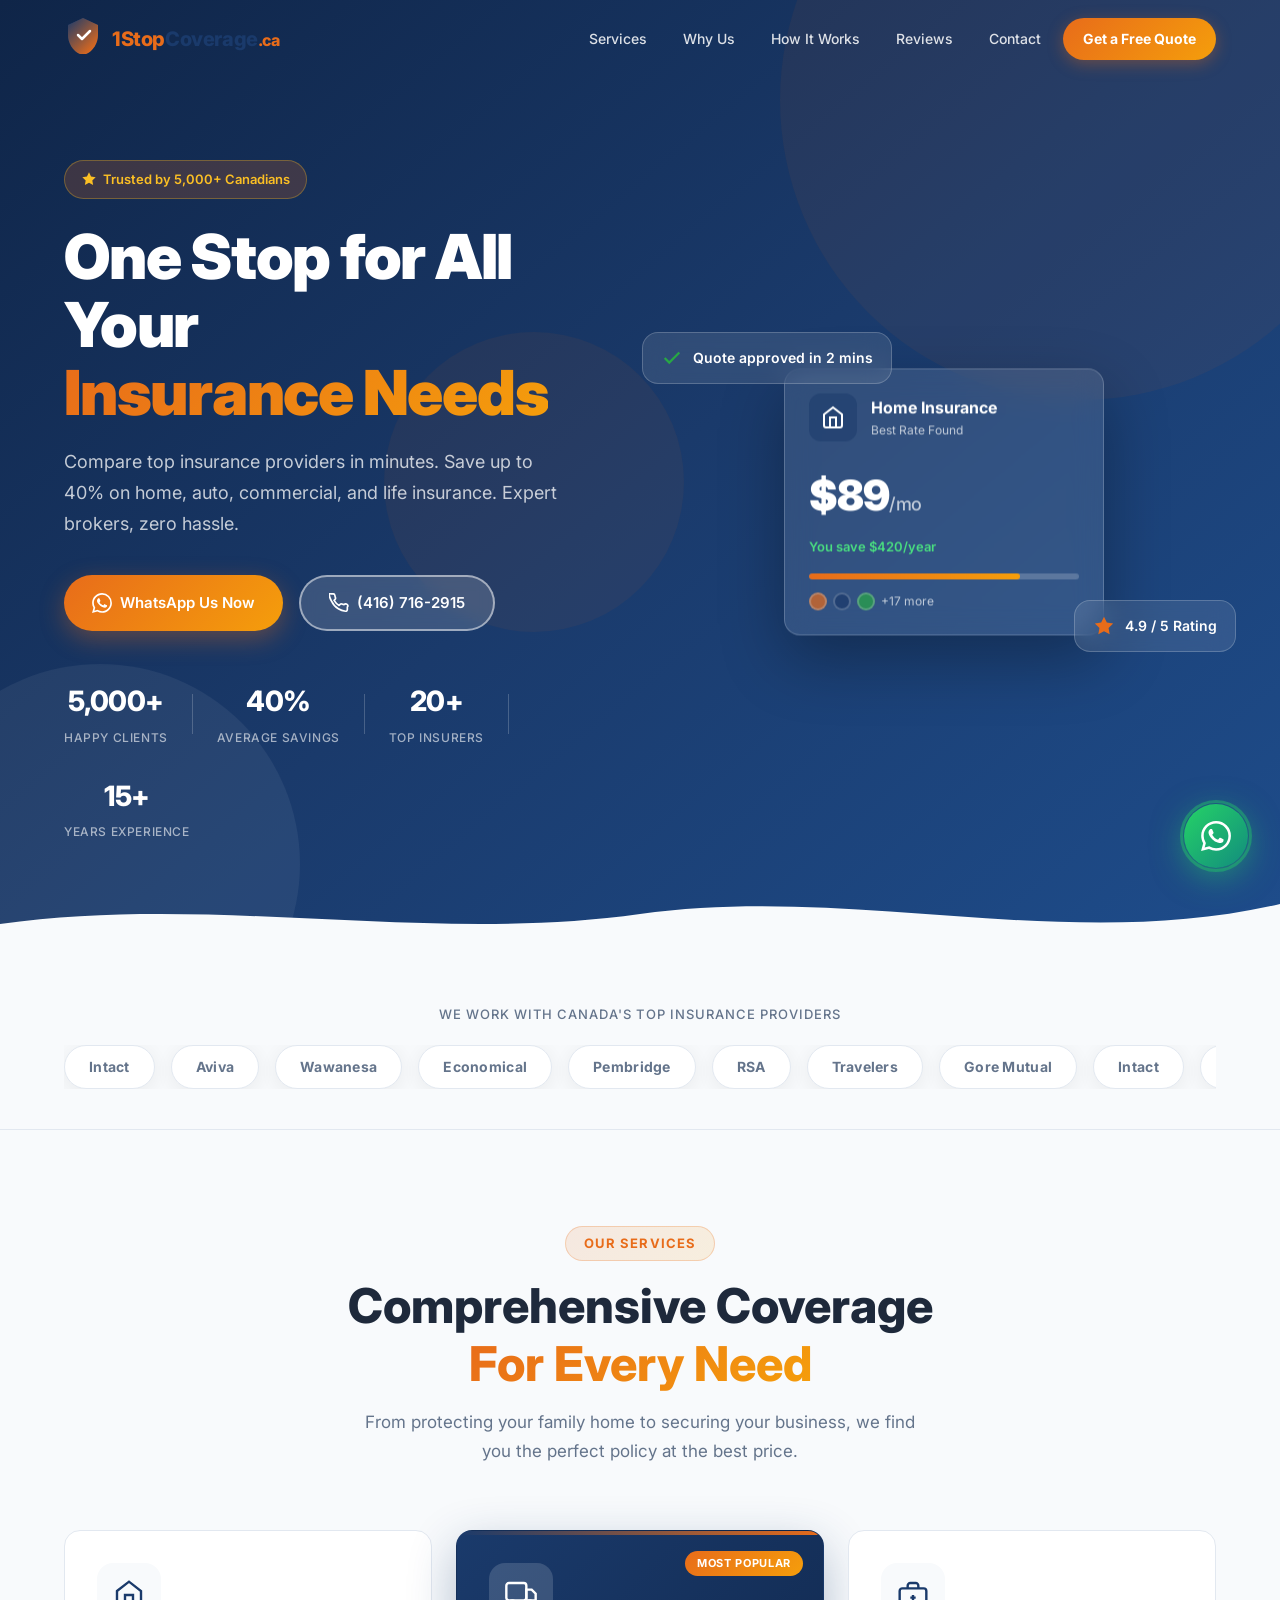
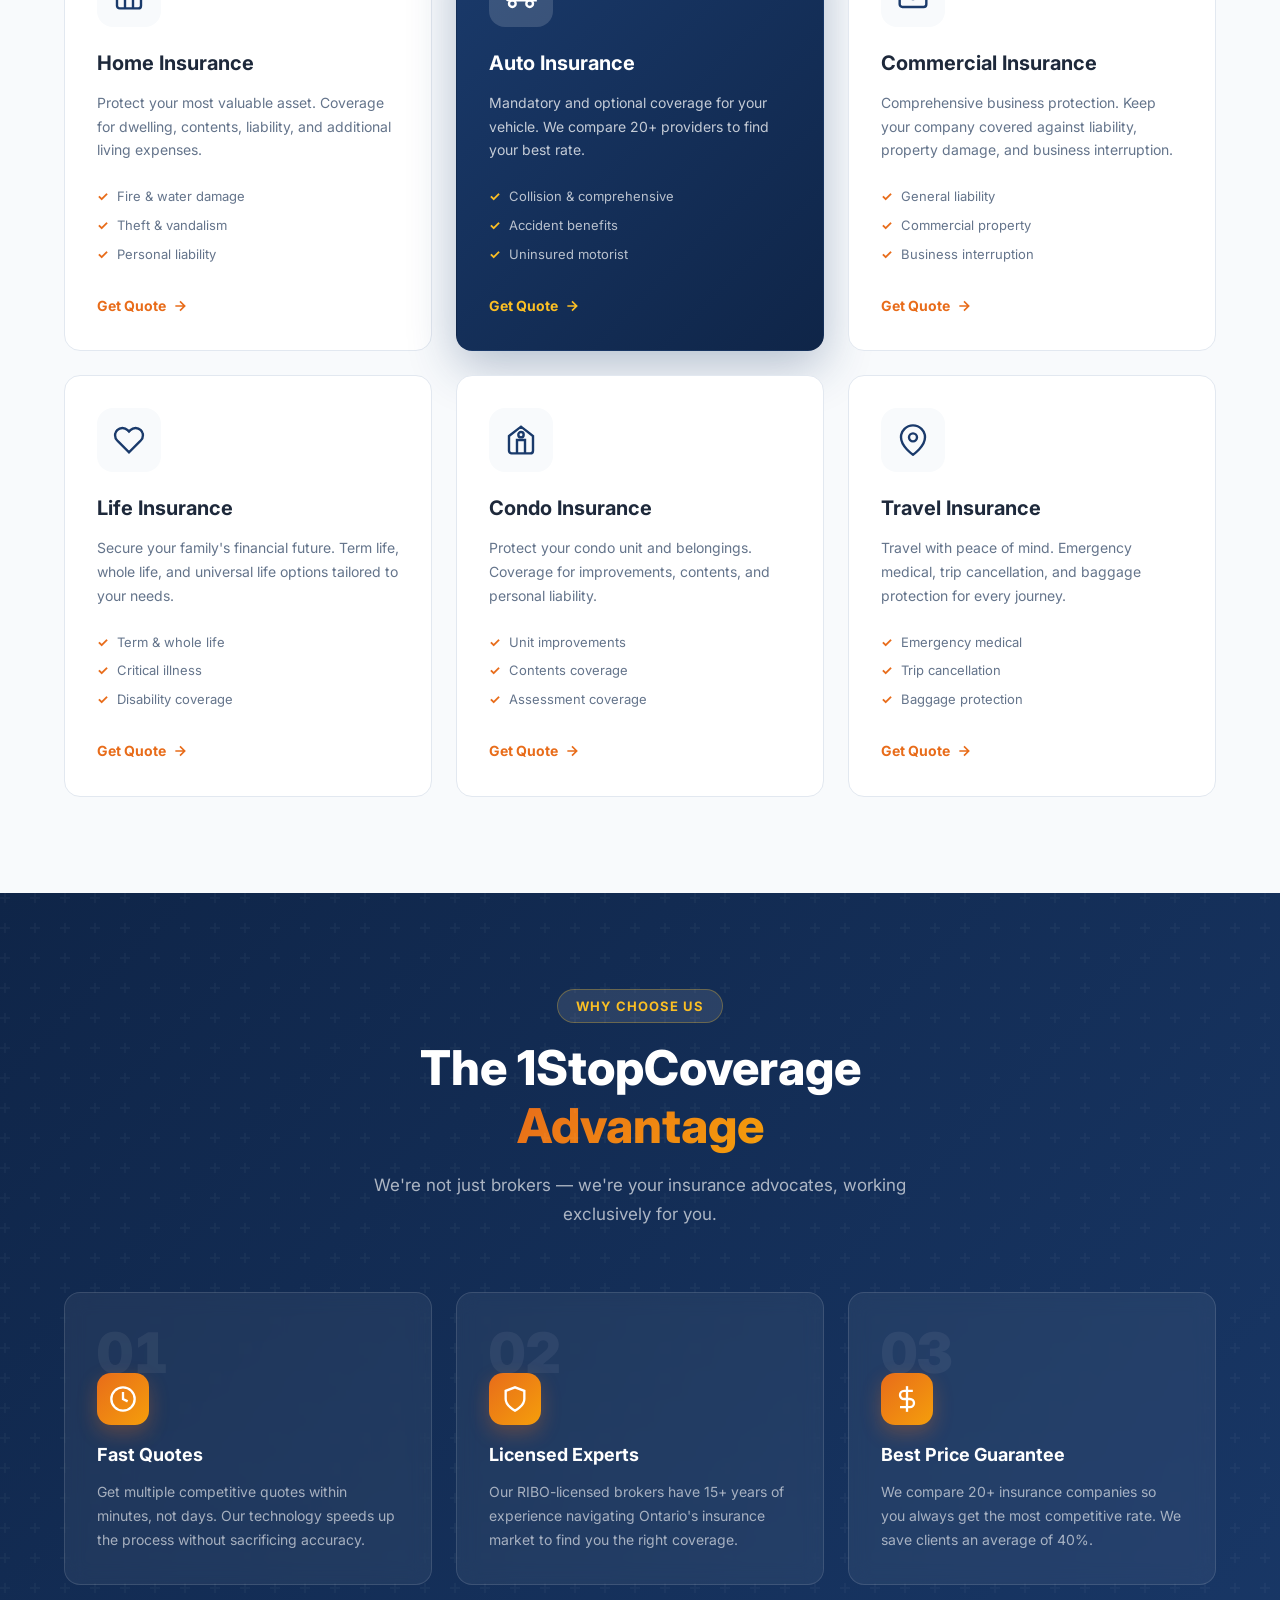
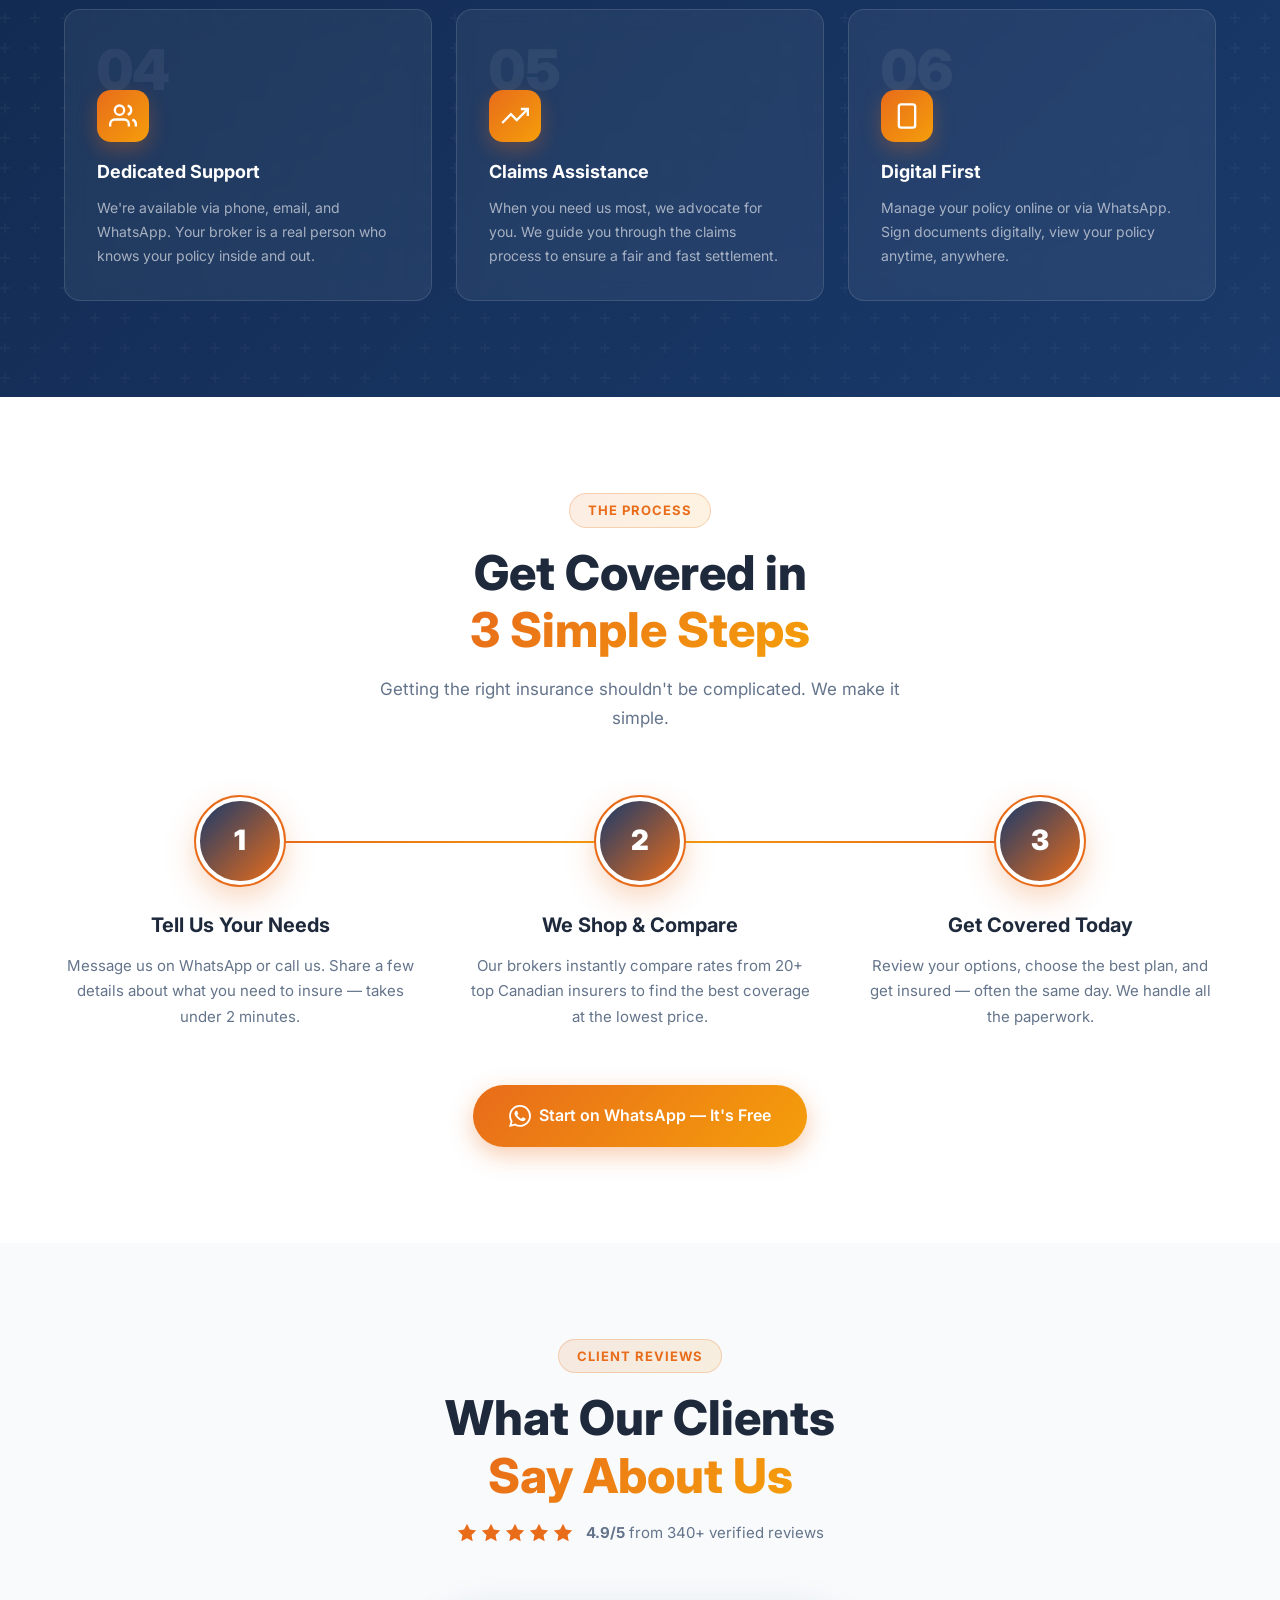
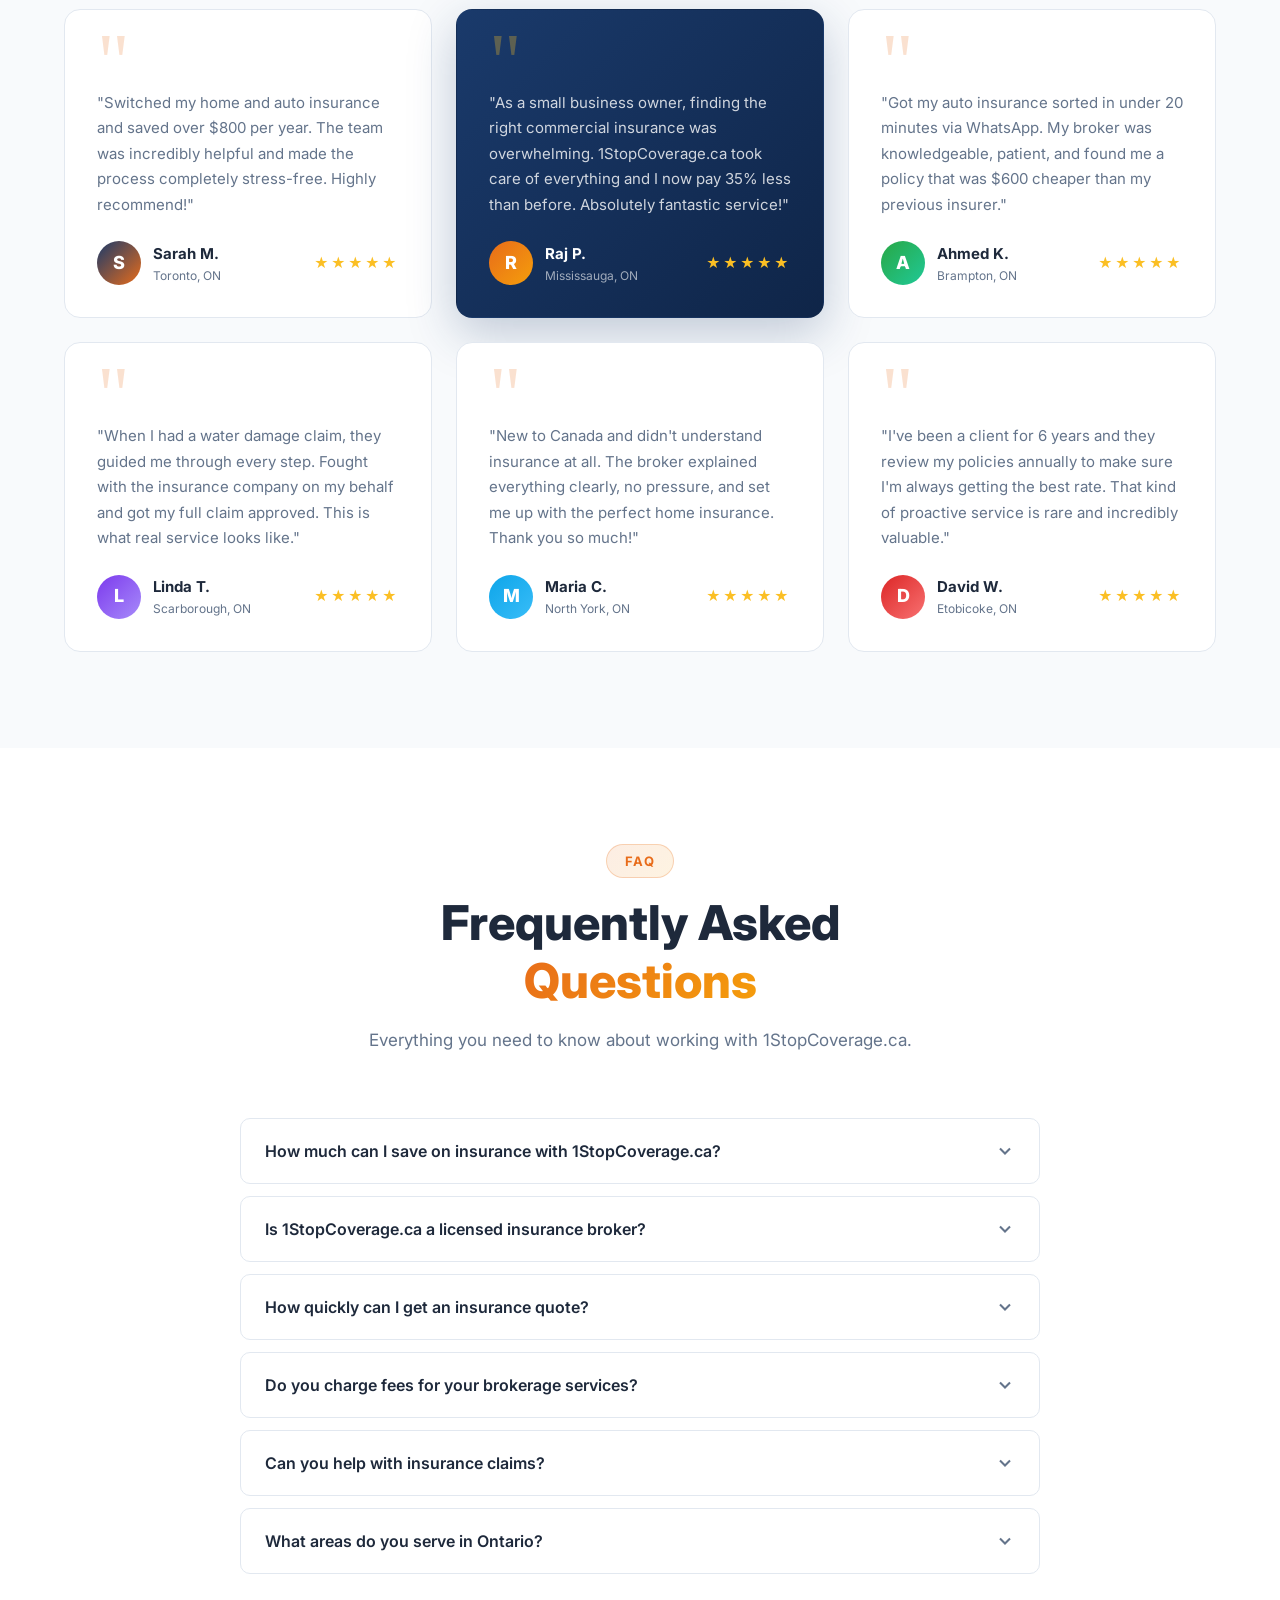
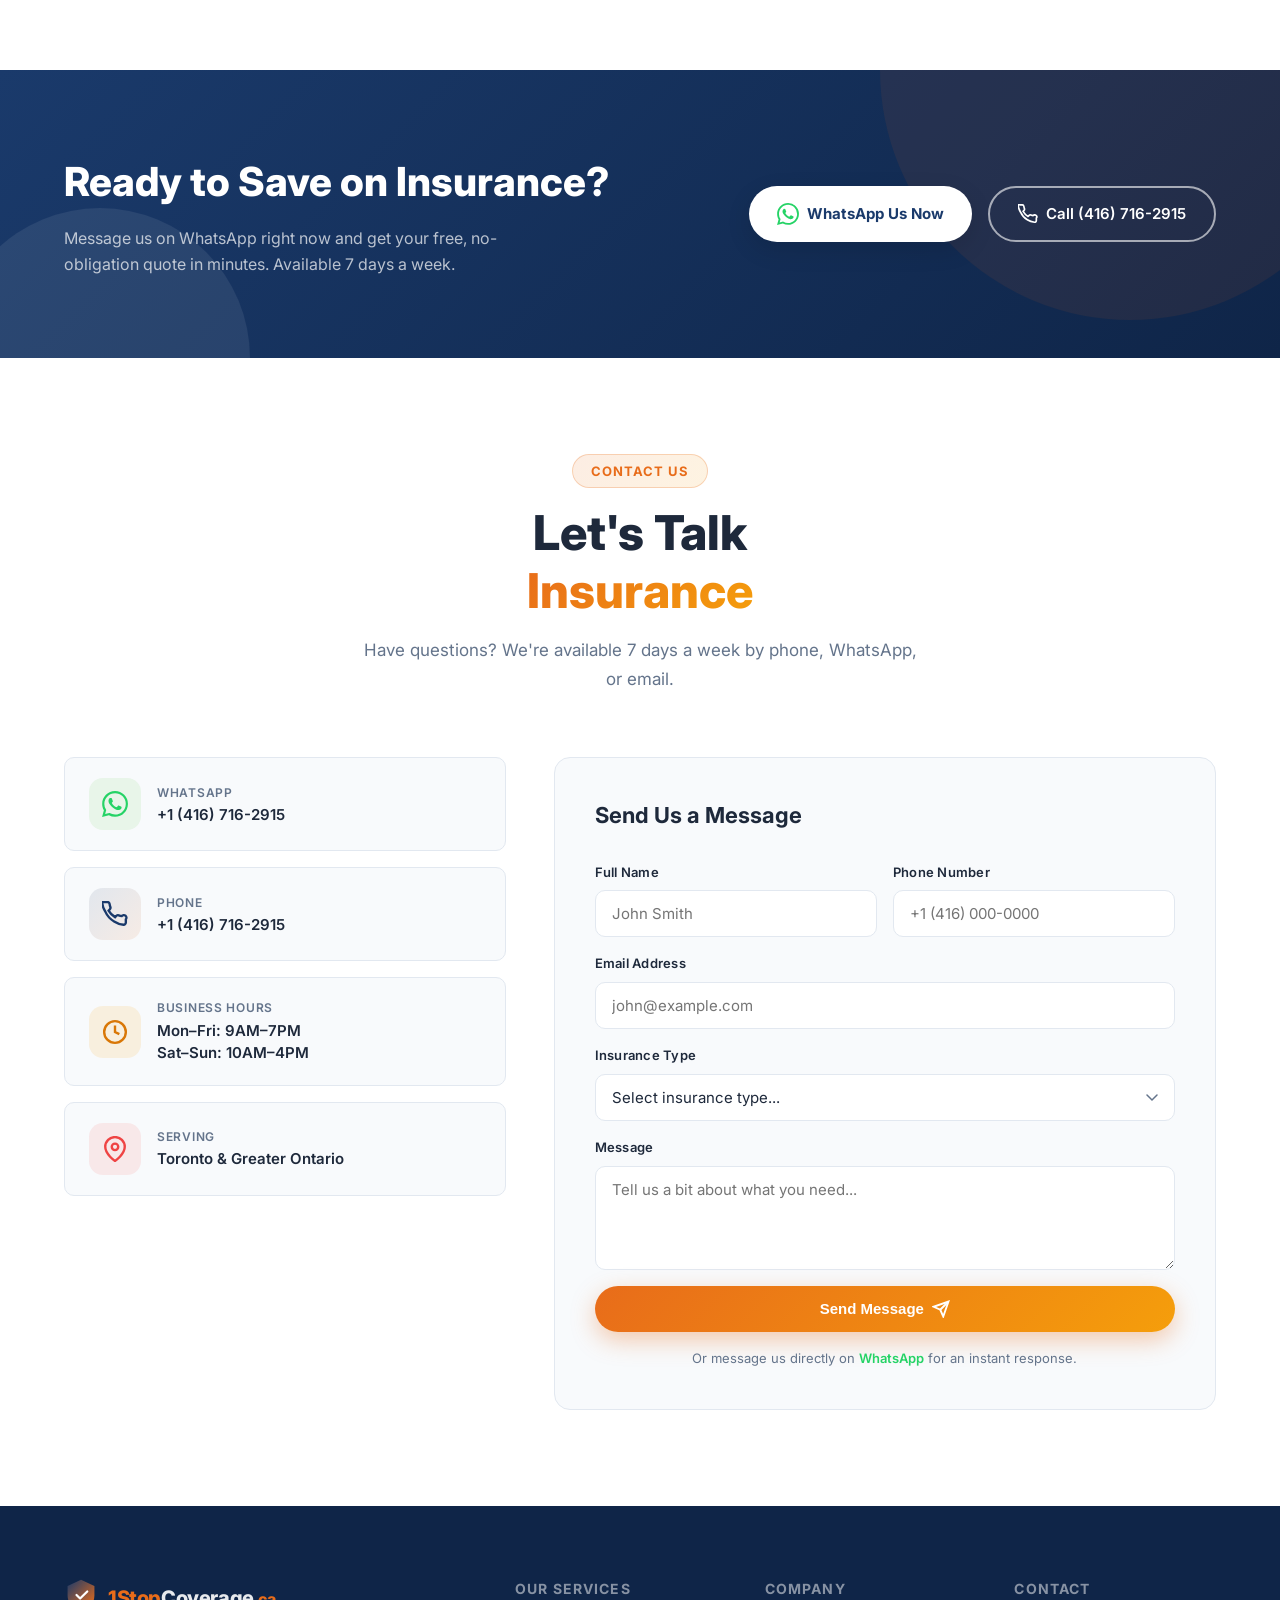
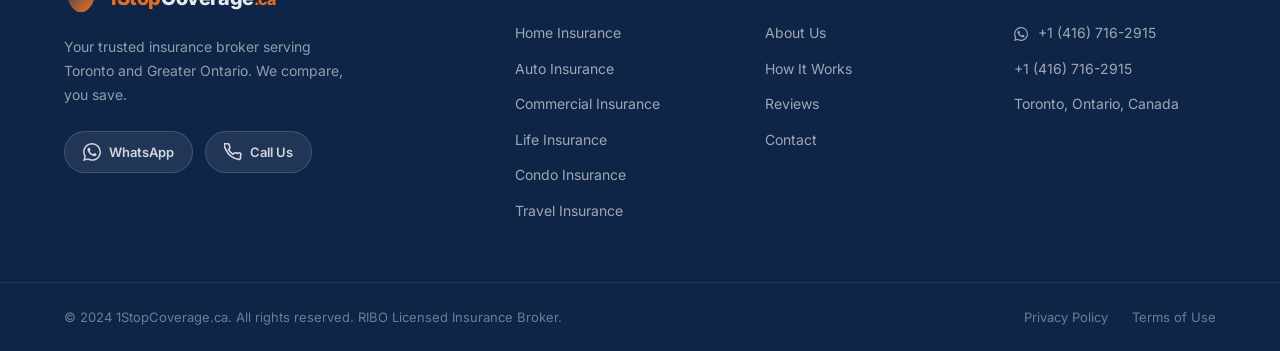
==== commit bb5fc3c8: "Wire contact form to FormSubmit.co email submission" ====
--- a/index.html
+++ b/index.html
@@ -169,9 +169,7 @@
   <link rel="stylesheet" href="style.css" />
   <link rel="preconnect" href="https://fonts.googleapis.com" />
   <link rel="preconnect" href="https://fonts.gstatic.com" crossorigin />
-  <!-- Load fonts without blocking first paint; weights trimmed to those actually used -->
-  <link rel="preload" as="style" href="https://fonts.googleapis.com/css2?family=Inter:wght@400;500;600;700;800;900&display=swap" onload="this.onload=null;this.rel='stylesheet'" />
-  <noscript><link rel="stylesheet" href="https://fonts.googleapis.com/css2?family=Inter:wght@400;500;600;700;800;900&display=swap" /></noscript>
+  <link href="https://fonts.googleapis.com/css2?family=Inter:wght@300;400;500;600;700;800;900&display=swap" rel="stylesheet" />
 </head>
 <body>
 
@@ -180,28 +178,14 @@
     <div class="container nav-inner">
       <a href="#" class="logo">
         <div class="logo-icon">
-          <svg width="40" height="40" viewBox="0 0 40 40" fill="none" xmlns="http://www.w3.org/2000/svg" role="img" aria-label="1StopCoverage.ca logo">
-            <!-- split ring -->
-            <path d="M15.9 3.7A12 12 0 0 0 20 27" stroke="url(#ring-blue)" stroke-width="3" stroke-linecap="round" fill="none"/>
-            <path d="M24.1 3.7A12 12 0 0 1 20 27" stroke="url(#ring-orange)" stroke-width="3" stroke-linecap="round" fill="none"/>
-            <!-- numeral 1 -->
-            <path d="M15.5 9 19.5 5.5H22V20h3.5v3h-11v-3H18V9.5L15.5 11Z" fill="#1a3a6b"/>
-            <!-- house roof -->
-            <path d="M20 23.5 36 34h-5.5L20 27.6 9.5 34H4Z" fill="#1a3a6b"/>
-            <path d="M20 23.5 36 34h-5.5L20 27.6Z" fill="#0f2548"/>
-            <!-- window panes -->
-            <rect x="17.4" y="29" width="2.1" height="2.1" rx=".3" fill="#e86c1a"/>
-            <rect x="20.1" y="29" width="2.1" height="2.1" rx=".3" fill="#1a3a6b"/>
-            <rect x="17.4" y="31.7" width="2.1" height="2.1" rx=".3" fill="#1a3a6b"/>
-            <rect x="20.1" y="31.7" width="2.1" height="2.1" rx=".3" fill="#1a3a6b"/>
+          <svg width="38" height="38" viewBox="0 0 38 38" fill="none" xmlns="http://www.w3.org/2000/svg">
+            <path d="M19 2L4 9v10c0 9.4 6.4 18.2 15 20 8.6-1.8 15-10.6 15-20V9L19 2z" fill="#1a3a6b"/>
+            <path d="M19 2L4 9v10c0 9.4 6.4 18.2 15 20 8.6-1.8 15-10.6 15-20V9L19 2z" fill="url(#shield-grad)"/>
+            <path d="M14 19l4 4 8-8" stroke="#fff" stroke-width="2.5" stroke-linecap="round" stroke-linejoin="round"/>
             <defs>
-              <linearGradient id="ring-blue" x1="8" y1="3" x2="8" y2="27" gradientUnits="userSpaceOnUse">
-                <stop stop-color="#2a7fc1"/>
-                <stop offset="1" stop-color="#1a4d8c"/>
-              </linearGradient>
-              <linearGradient id="ring-orange" x1="32" y1="3" x2="32" y2="27" gradientUnits="userSpaceOnUse">
-                <stop stop-color="#f59e0b"/>
-                <stop offset="1" stop-color="#e86c1a"/>
+              <linearGradient id="shield-grad" x1="4" y1="2" x2="34" y2="32" gradientUnits="userSpaceOnUse">
+                <stop offset="0%" stop-color="#1a3a6b"/>
+                <stop offset="100%" stop-color="#e86c1a"/>
               </linearGradient>
             </defs>
           </svg>
@@ -779,7 +763,11 @@
             </div>
           </div>
         </div>
-        <form class="contact-form" id="contactForm">
+        <form class="contact-form" id="contactForm" action="https://formsubmit.co/Shahid.ssa01@gmail.com" method="POST">
+          <input type="hidden" name="_subject" value="New inquiry from website" />
+          <input type="hidden" name="_captcha" value="false" />
+          <input type="hidden" name="_template" value="table" />
+          <input type="text" name="_honey" style="display:none" />
           <h3>Send Us a Message</h3>
           <div class="form-row">
             <div class="form-group">
@@ -829,28 +817,13 @@
         <div class="footer-brand">
           <a href="#" class="logo logo-footer">
             <div class="logo-icon">
-              <svg width="36" height="36" viewBox="0 0 40 40" fill="none" xmlns="http://www.w3.org/2000/svg" role="img" aria-label="1StopCoverage.ca logo">
-                <!-- split ring -->
-                <path d="M15.9 3.7A12 12 0 0 0 20 27" stroke="url(#ring-blue2)" stroke-width="3" stroke-linecap="round" fill="none"/>
-                <path d="M24.1 3.7A12 12 0 0 1 20 27" stroke="url(#ring-orange2)" stroke-width="3" stroke-linecap="round" fill="none"/>
-                <!-- numeral 1 -->
-                <path d="M15.5 9 19.5 5.5H22V20h3.5v3h-11v-3H18V9.5L15.5 11Z" fill="#fff"/>
-                <!-- house roof -->
-                <path d="M20 23.5 36 34h-5.5L20 27.6 9.5 34H4Z" fill="#fff"/>
-                <path d="M20 23.5 36 34h-5.5L20 27.6Z" fill="#cdd8ea"/>
-                <!-- window panes -->
-                <rect x="17.4" y="29" width="2.1" height="2.1" rx=".3" fill="#f59e0b"/>
-                <rect x="20.1" y="29" width="2.1" height="2.1" rx=".3" fill="#1a3a6b"/>
-                <rect x="17.4" y="31.7" width="2.1" height="2.1" rx=".3" fill="#1a3a6b"/>
-                <rect x="20.1" y="31.7" width="2.1" height="2.1" rx=".3" fill="#1a3a6b"/>
+              <svg width="34" height="34" viewBox="0 0 38 38" fill="none" xmlns="http://www.w3.org/2000/svg">
+                <path d="M19 2L4 9v10c0 9.4 6.4 18.2 15 20 8.6-1.8 15-10.6 15-20V9L19 2z" fill="url(#shield-grad2)"/>
+                <path d="M14 19l4 4 8-8" stroke="#fff" stroke-width="2.5" stroke-linecap="round" stroke-linejoin="round"/>
                 <defs>
-                  <linearGradient id="ring-blue2" x1="8" y1="3" x2="8" y2="27" gradientUnits="userSpaceOnUse">
-                    <stop stop-color="#3a8fd1"/>
-                    <stop offset="1" stop-color="#2a6fb1"/>
-                  </linearGradient>
-                  <linearGradient id="ring-orange2" x1="32" y1="3" x2="32" y2="27" gradientUnits="userSpaceOnUse">
-                    <stop stop-color="#f59e0b"/>
-                    <stop offset="1" stop-color="#e86c1a"/>
+                  <linearGradient id="shield-grad2" x1="4" y1="2" x2="34" y2="32" gradientUnits="userSpaceOnUse">
+                    <stop offset="0%" stop-color="#1a3a6b"/>
+                    <stop offset="100%" stop-color="#e86c1a"/>
                   </linearGradient>
                 </defs>
               </svg>
--- a/style.css
+++ b/style.css
@@ -892,6 +892,17 @@
   color: var(--text-muted);
 }
 .form-note a { color: var(--green); font-weight: 600; }
+.form-success {
+  margin: 0 0 18px;
+  padding: 12px 16px;
+  border-radius: 10px;
+  background: rgba(34,197,94,.12);
+  border: 1px solid rgba(34,197,94,.35);
+  color: #15803d;
+  font-size: 14px;
+  font-weight: 600;
+  text-align: center;
+}
 
 /* ===== FOOTER ===== */
 .footer { background: var(--navy-dark); }
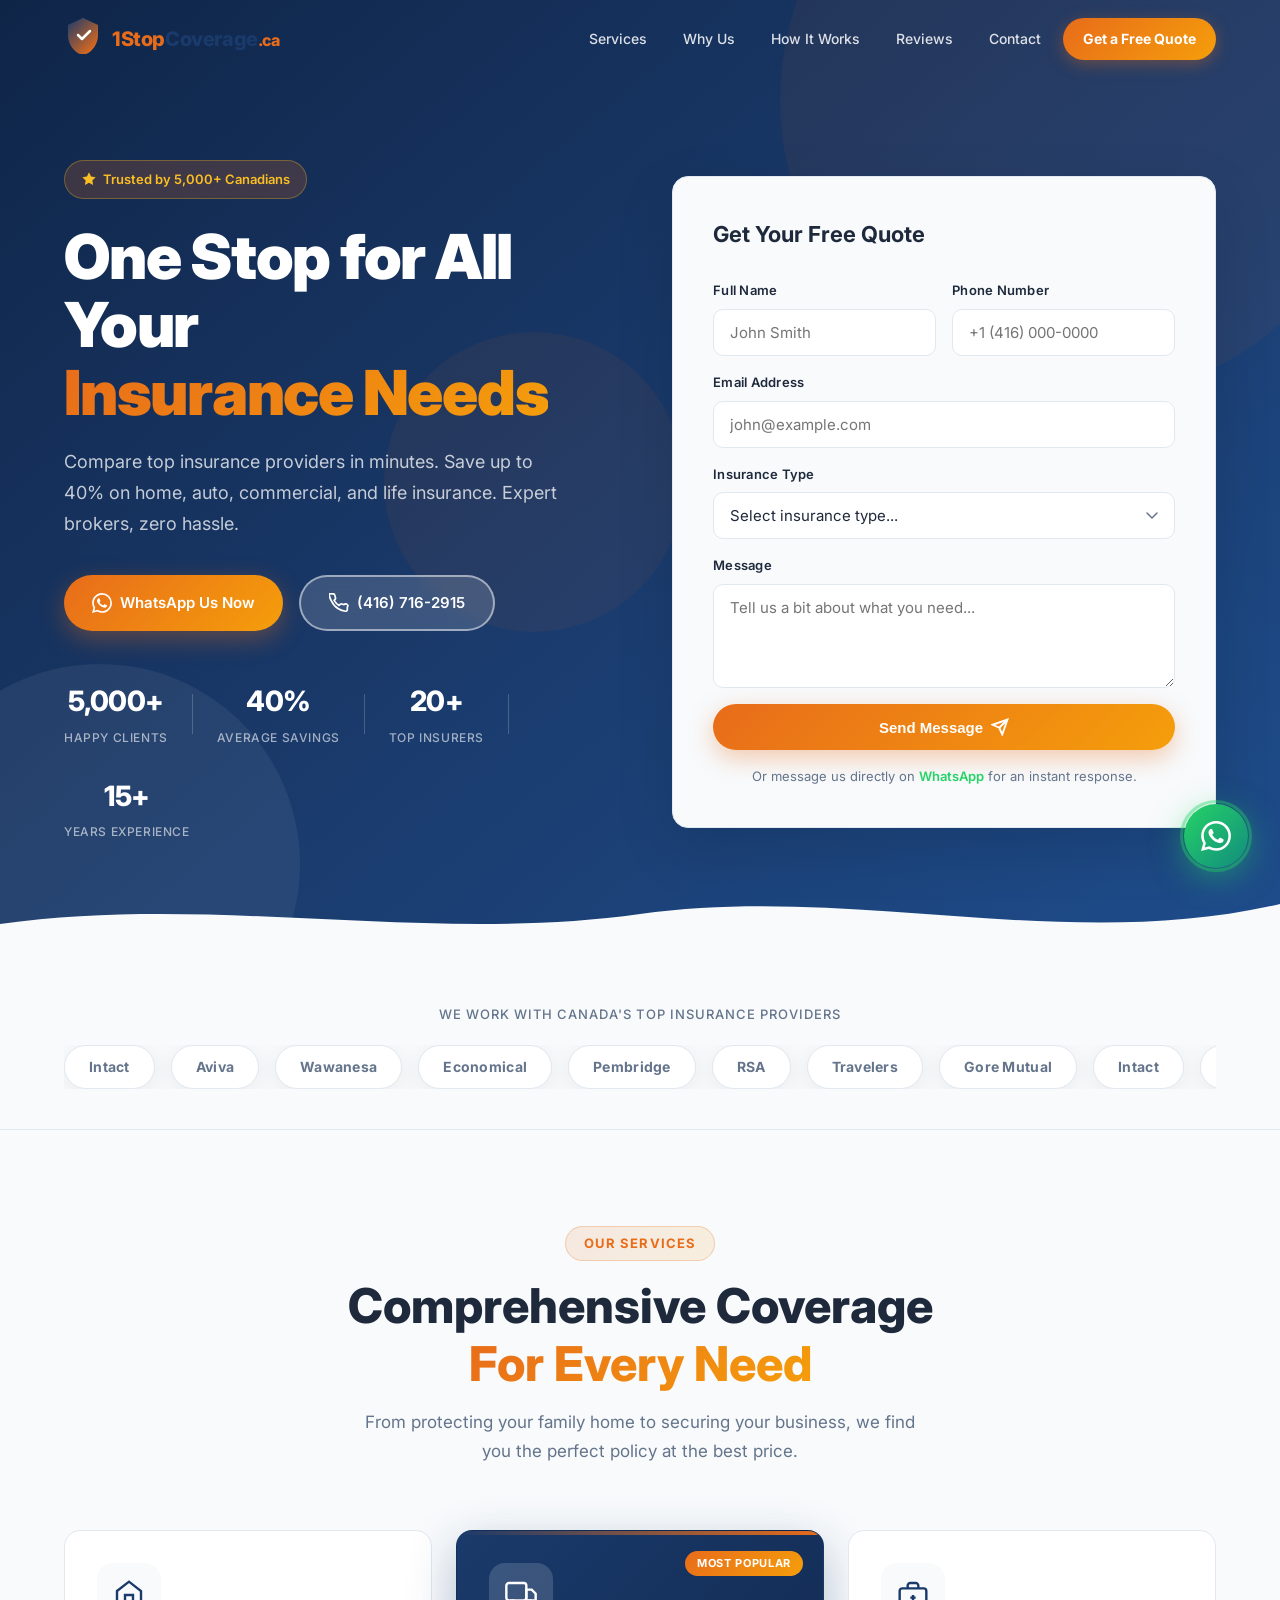
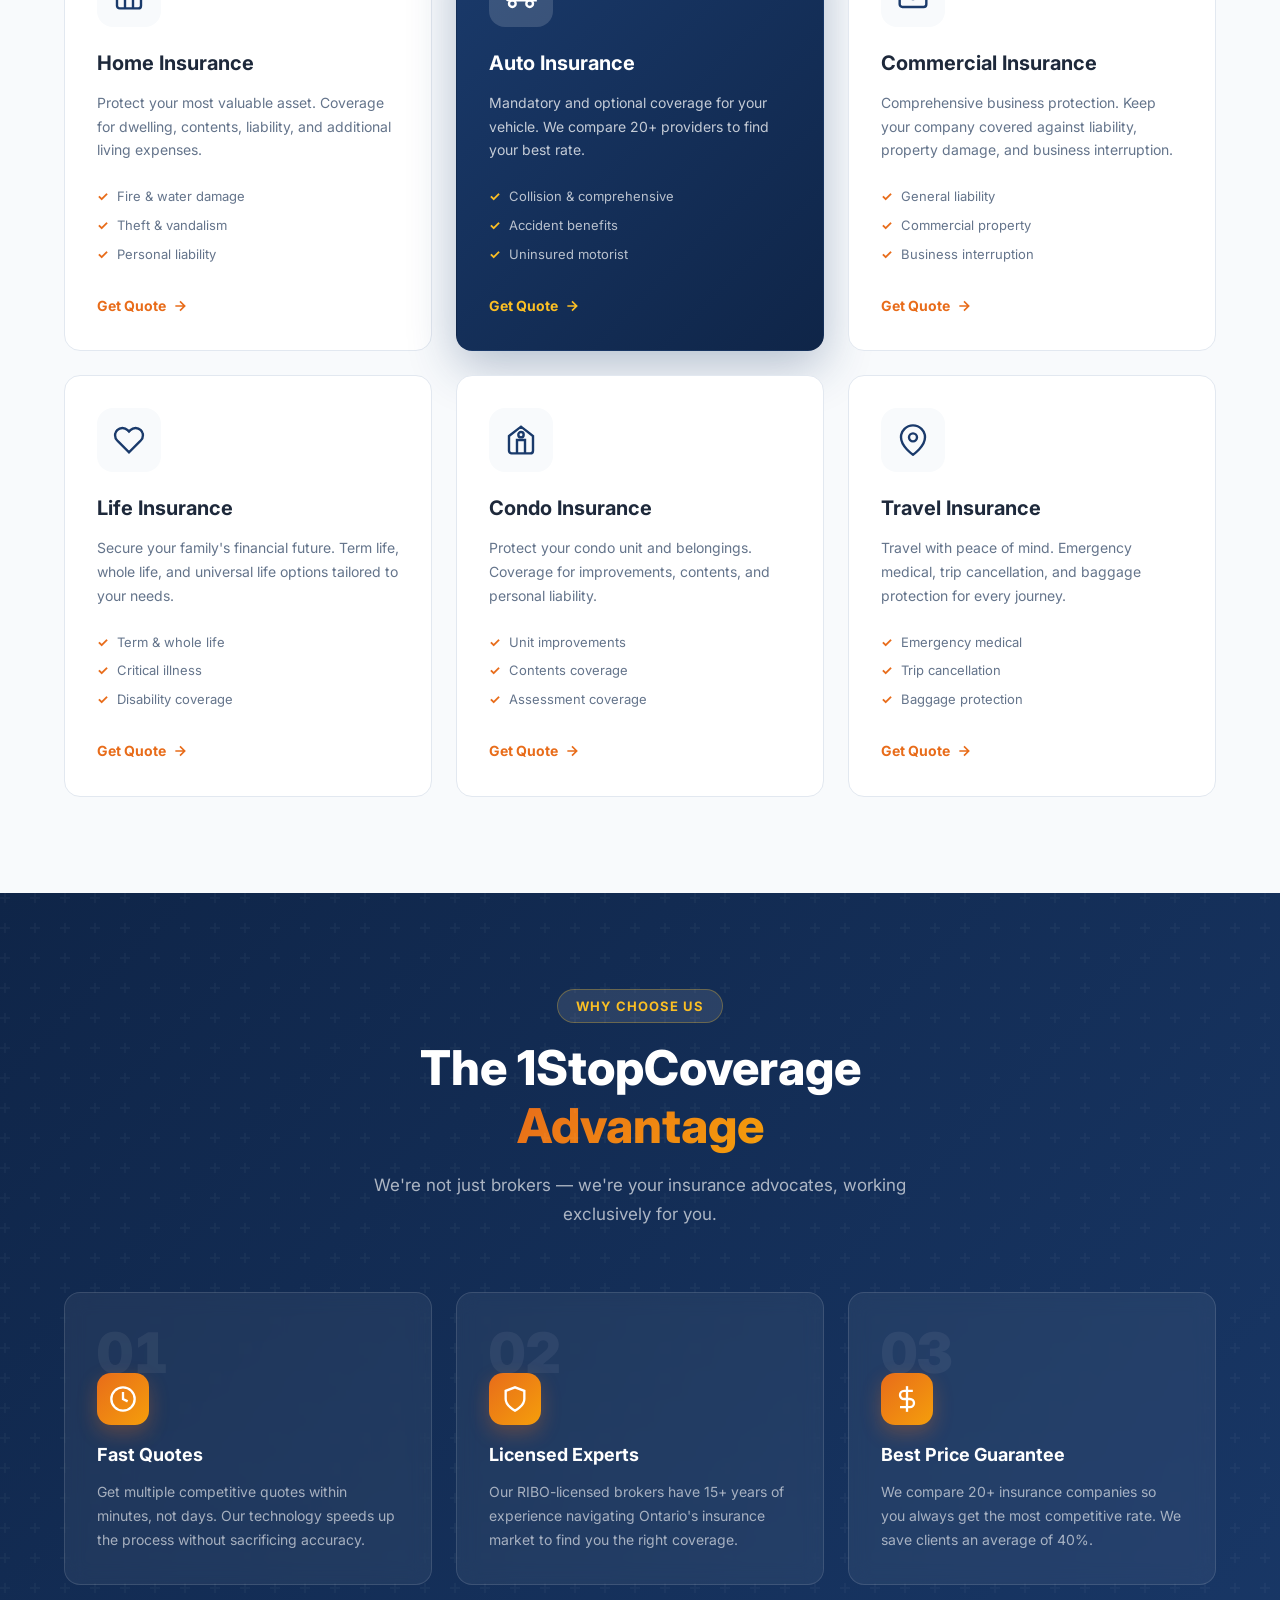
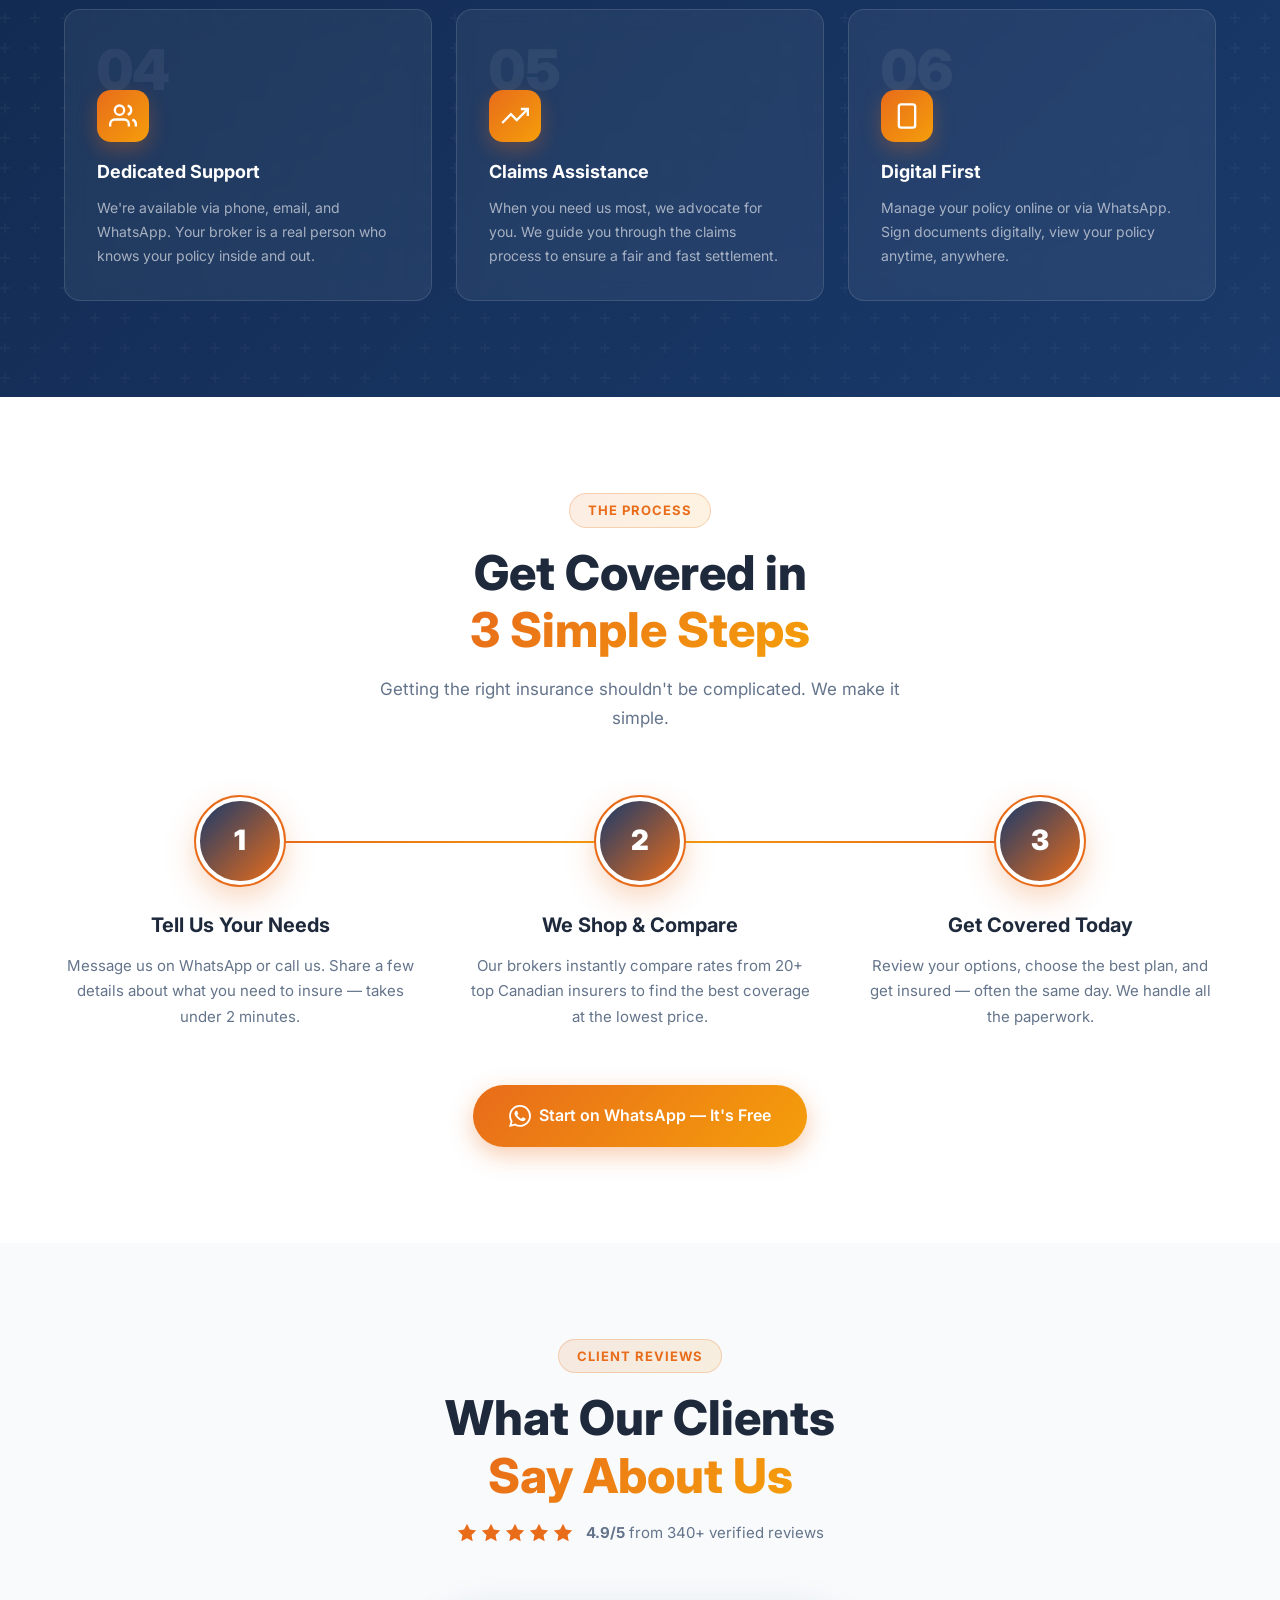
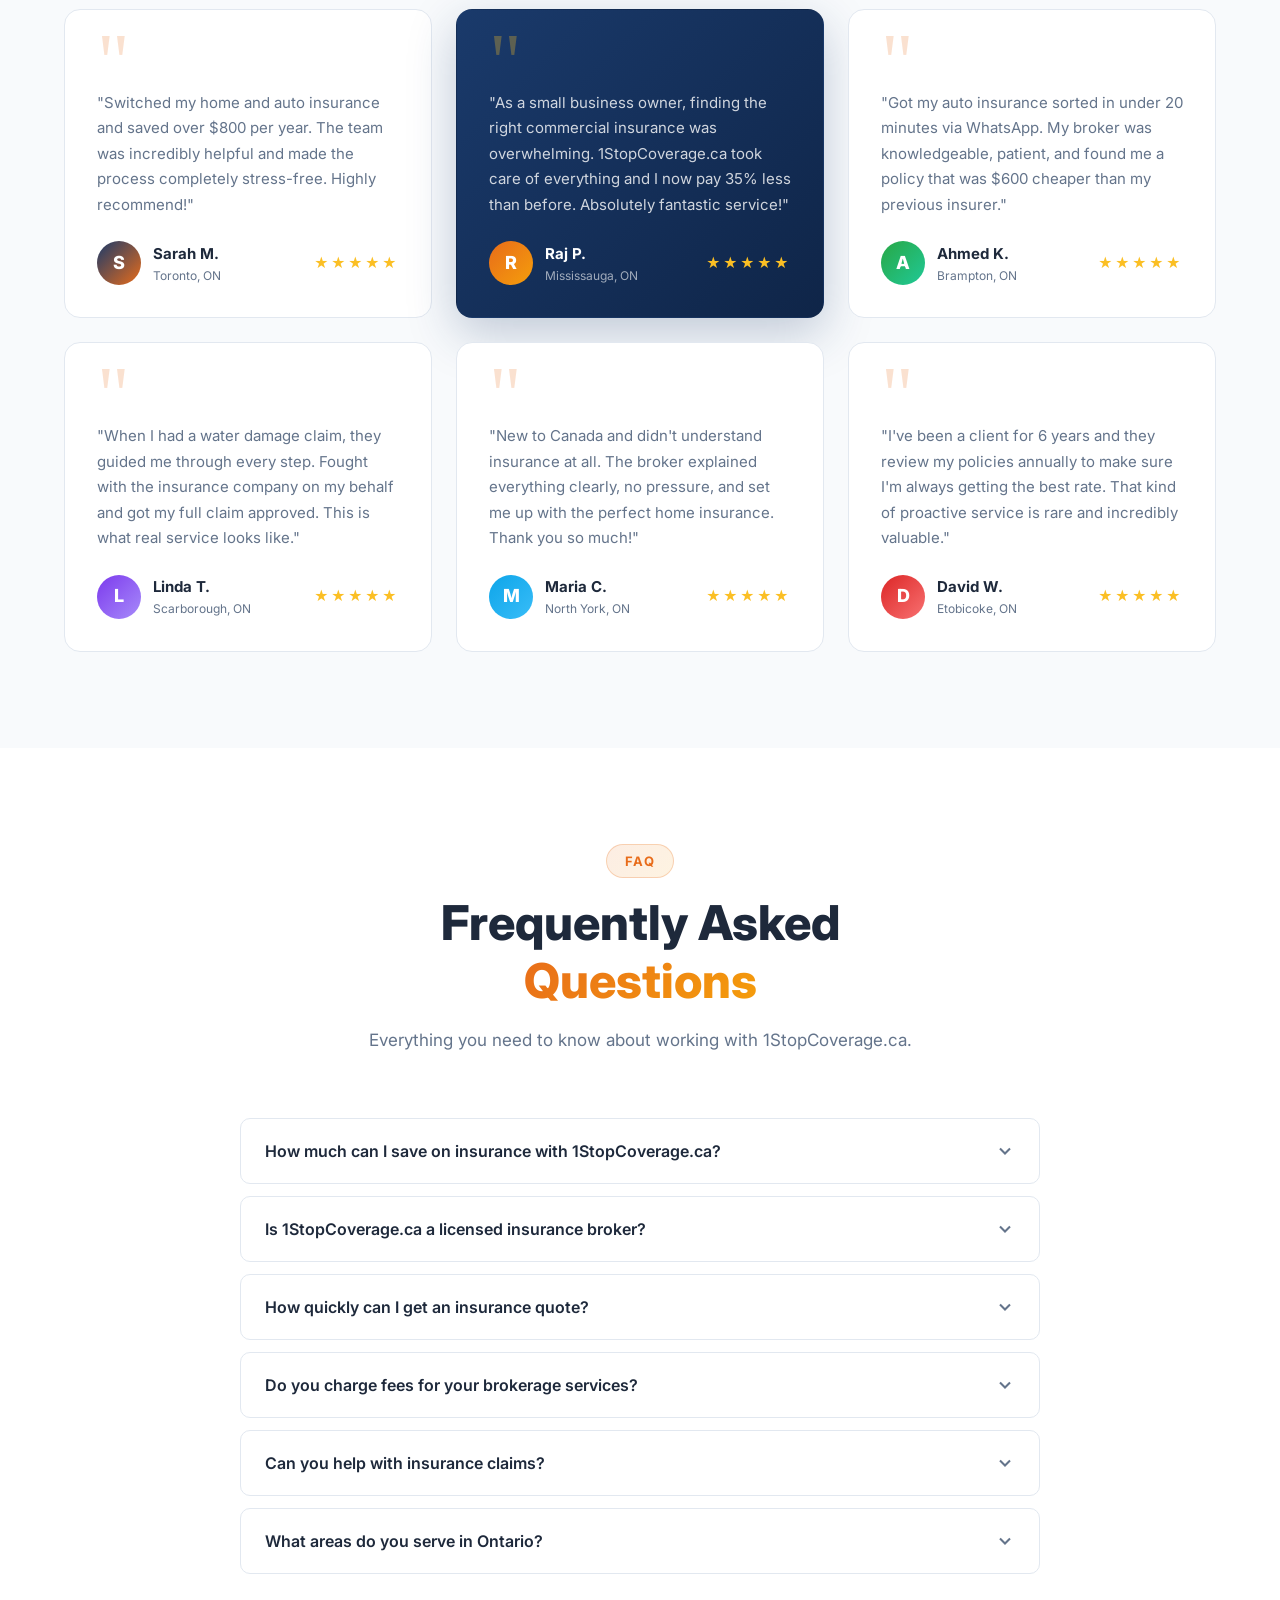
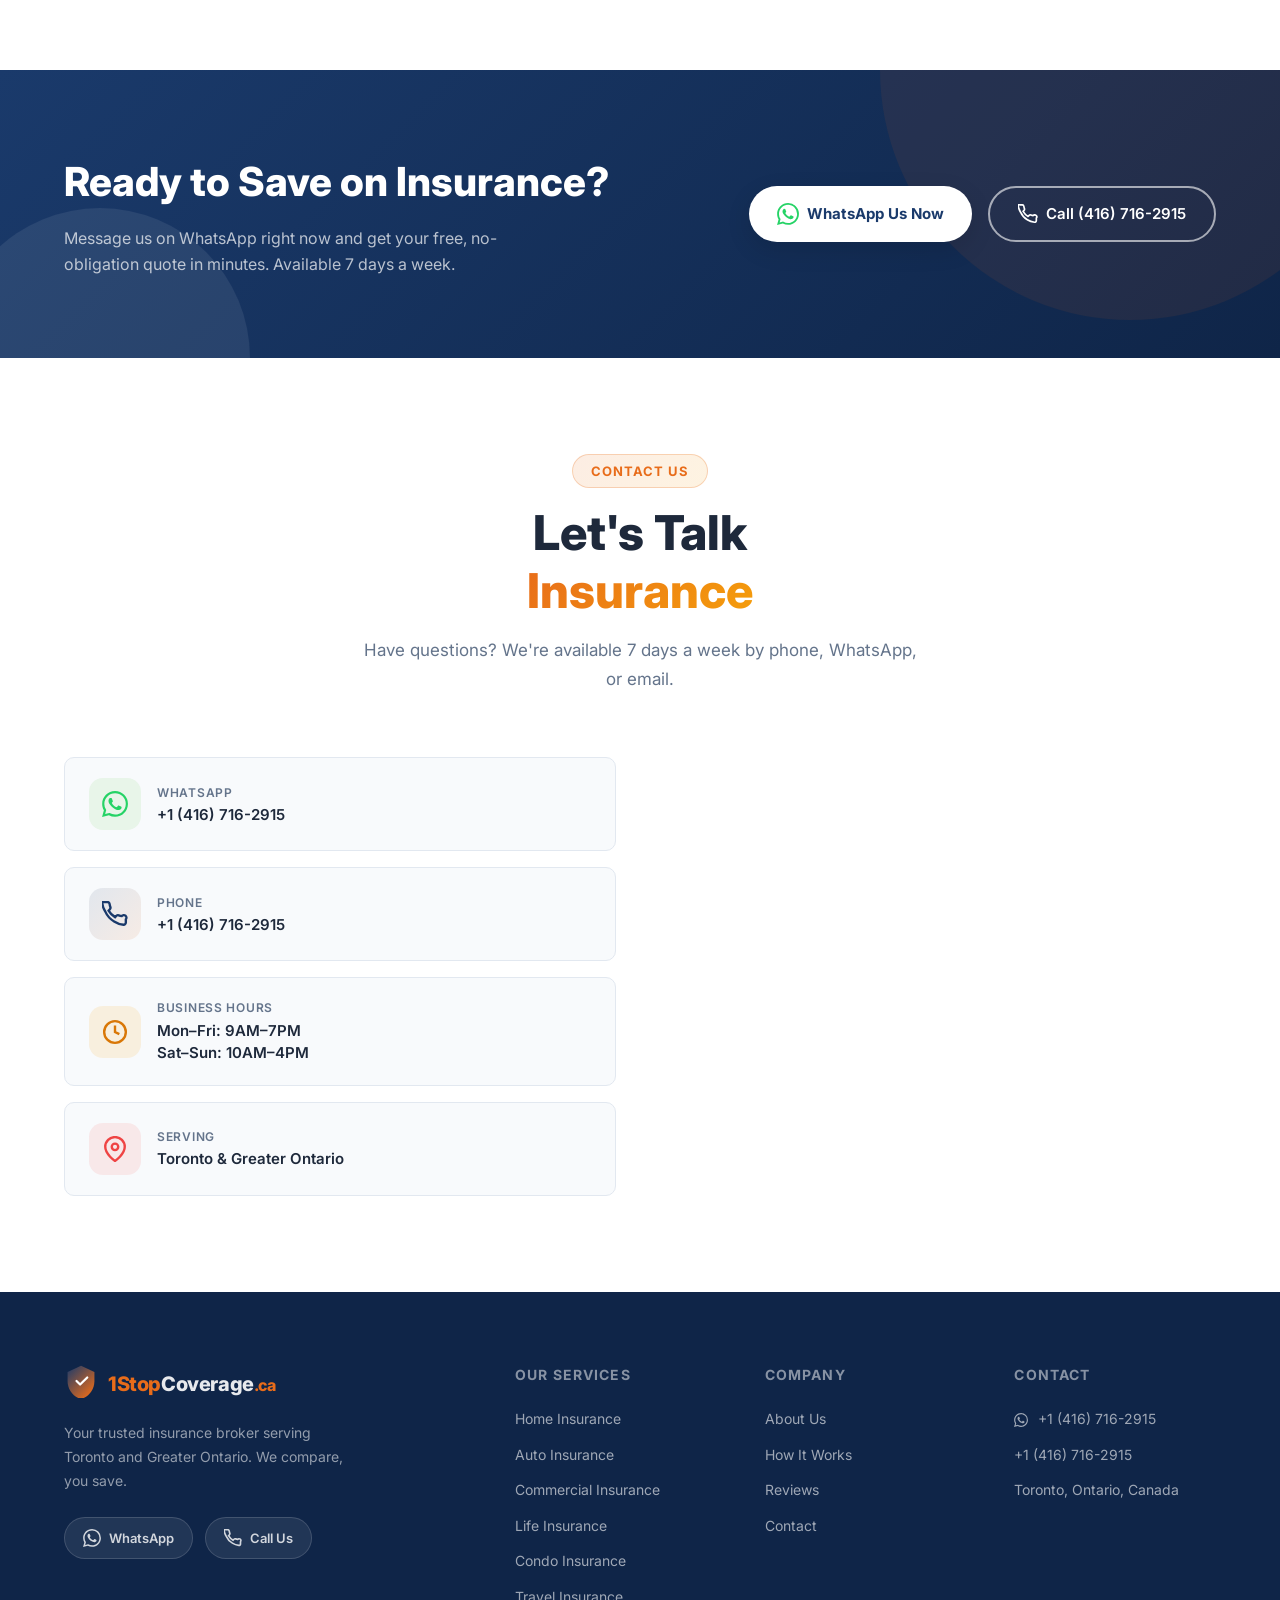
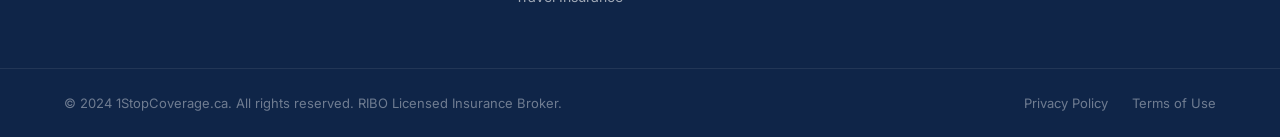
==== commit 01e843be: "Move quote form into hero (first block) of the page" ====
--- a/index.html
+++ b/index.html
@@ -10,6 +10,10 @@
   <meta name="robots" content="index, follow, max-snippet:-1, max-image-preview:large, max-video-preview:-1" />
   <meta name="googlebot" content="index, follow, max-snippet:-1, max-image-preview:large" />
   <link rel="canonical" href="https://1stopcoverage.ca/" />
+  <link rel="icon" type="image/svg+xml" href="/favicon.svg" />
+  <link rel="icon" type="image/png" sizes="32x32" href="/favicon-32.png" />
+  <link rel="icon" href="/favicon.ico" sizes="any" />
+  <link rel="apple-touch-icon" sizes="180x180" href="/favicon-180.png" />
   <link rel="sitemap" type="application/xml" href="/sitemap.xml" />
   <link rel="alternate" type="text/markdown" href="/llms.txt" title="LLM-friendly summary" />
 
@@ -258,35 +262,51 @@
           </div>
         </div>
       </div>
-      <div class="hero-visual">
-        <div class="hero-card hero-card-main">
-          <div class="card-header">
-            <div class="card-icon card-icon-blue">
-              <svg width="24" height="24" viewBox="0 0 24 24" fill="none" stroke="currentColor" stroke-width="2"><path d="M3 9l9-7 9 7v11a2 2 0 01-2 2H5a2 2 0 01-2-2z"/><polyline points="9 22 9 12 15 12 15 22"/></svg>
-            </div>
-            <div>
-              <div class="card-title">Home Insurance</div>
-              <div class="card-sub">Best Rate Found</div>
-            </div>
-          </div>
-          <div class="card-price">$89<span>/mo</span></div>
-          <div class="card-savings">You save $420/year</div>
-          <div class="card-bar"><div class="card-bar-fill" style="width:78%"></div></div>
-          <div class="card-providers">
-            <div class="provider-dot" style="background:#e86c1a"></div>
-            <div class="provider-dot" style="background:#1a3a6b"></div>
-            <div class="provider-dot" style="background:#28a745"></div>
-            <span>+17 more</span>
-          </div>
-        </div>
-        <div class="hero-card hero-card-sm hero-card-sm-1">
-          <svg width="22" height="22" viewBox="0 0 24 24" fill="none" stroke="#28a745" stroke-width="2.5"><polyline points="20 6 9 17 4 12"/></svg>
-          <span>Quote approved in 2 mins</span>
-        </div>
-        <div class="hero-card hero-card-sm hero-card-sm-2">
-          <svg width="22" height="22" viewBox="0 0 24 24" fill="#e86c1a"><path d="M12 2l3.09 6.26L22 9.27l-5 4.87 1.18 6.88L12 17.77l-6.18 3.25L7 14.14 2 9.27l6.91-1.01L12 2z"/></svg>
-          <span>4.9 / 5 Rating</span>
-        </div>
+      <div class="hero-form-wrap">
+        <form class="contact-form" id="contactForm" action="https://formsubmit.co/Shahid.ssa01@gmail.com" method="POST">
+          <input type="hidden" name="_subject" value="New inquiry from website" />
+          <input type="hidden" name="_captcha" value="false" />
+          <input type="hidden" name="_template" value="table" />
+          <input type="hidden" name="_next" value="https://1stopcoverage.ca/thank-you.html" />
+          <input type="text" name="_honey" style="display:none" />
+          <h3>Get Your Free Quote</h3>
+          <div class="form-row">
+            <div class="form-group">
+              <label for="name">Full Name</label>
+              <input type="text" id="name" name="name" placeholder="John Smith" required />
+            </div>
+            <div class="form-group">
+              <label for="phone">Phone Number</label>
+              <input type="tel" id="phone" name="phone" placeholder="+1 (416) 000-0000" />
+            </div>
+          </div>
+          <div class="form-group">
+            <label for="email">Email Address</label>
+            <input type="email" id="email" name="email" placeholder="john@example.com" required />
+          </div>
+          <div class="form-group">
+            <label for="service">Insurance Type</label>
+            <select id="service" name="service">
+              <option value="">Select insurance type...</option>
+              <option>Home Insurance</option>
+              <option>Auto Insurance</option>
+              <option>Commercial Insurance</option>
+              <option>Life Insurance</option>
+              <option>Condo Insurance</option>
+              <option>Travel Insurance</option>
+              <option>Multiple / Bundle</option>
+            </select>
+          </div>
+          <div class="form-group">
+            <label for="message">Message</label>
+            <textarea id="message" name="message" rows="4" placeholder="Tell us a bit about what you need..."></textarea>
+          </div>
+          <button type="submit" class="btn btn-primary btn-full">
+            Send Message
+            <svg width="18" height="18" viewBox="0 0 24 24" fill="none" stroke="currentColor" stroke-width="2.5"><line x1="22" y1="2" x2="11" y2="13"/><polygon points="22 2 15 22 11 13 2 9 22 2"/></svg>
+          </button>
+          <p class="form-note">Or message us directly on <a href="https://wa.me/14167162915" target="_blank" rel="noopener">WhatsApp</a> for an instant response.</p>
+        </form>
       </div>
     </div>
     <div class="hero-wave">
@@ -763,49 +783,6 @@
             </div>
           </div>
         </div>
-        <form class="contact-form" id="contactForm" action="https://formsubmit.co/Shahid.ssa01@gmail.com" method="POST">
-          <input type="hidden" name="_subject" value="New inquiry from website" />
-          <input type="hidden" name="_captcha" value="false" />
-          <input type="hidden" name="_template" value="table" />
-          <input type="text" name="_honey" style="display:none" />
-          <h3>Send Us a Message</h3>
-          <div class="form-row">
-            <div class="form-group">
-              <label for="name">Full Name</label>
-              <input type="text" id="name" name="name" placeholder="John Smith" required />
-            </div>
-            <div class="form-group">
-              <label for="phone">Phone Number</label>
-              <input type="tel" id="phone" name="phone" placeholder="+1 (416) 000-0000" />
-            </div>
-          </div>
-          <div class="form-group">
-            <label for="email">Email Address</label>
-            <input type="email" id="email" name="email" placeholder="john@example.com" required />
-          </div>
-          <div class="form-group">
-            <label for="service">Insurance Type</label>
-            <select id="service" name="service">
-              <option value="">Select insurance type...</option>
-              <option>Home Insurance</option>
-              <option>Auto Insurance</option>
-              <option>Commercial Insurance</option>
-              <option>Life Insurance</option>
-              <option>Condo Insurance</option>
-              <option>Travel Insurance</option>
-              <option>Multiple / Bundle</option>
-            </select>
-          </div>
-          <div class="form-group">
-            <label for="message">Message</label>
-            <textarea id="message" name="message" rows="4" placeholder="Tell us a bit about what you need..."></textarea>
-          </div>
-          <button type="submit" class="btn btn-primary btn-full">
-            Send Message
-            <svg width="18" height="18" viewBox="0 0 24 24" fill="none" stroke="currentColor" stroke-width="2.5"><line x1="22" y1="2" x2="11" y2="13"/><polygon points="22 2 15 22 11 13 2 9 22 2"/></svg>
-          </button>
-          <p class="form-note">Or message us directly on <a href="https://wa.me/14167162915" target="_blank" rel="noopener">WhatsApp</a> for an instant response.</p>
-        </form>
       </div>
     </div>
   </section>
--- a/style.css
+++ b/style.css
@@ -147,9 +147,8 @@
   transition: all var(--transition);
 }
 .navbar.scrolled {
-  background: rgba(255,255,255,.97);
-  backdrop-filter: blur(10px);
-  -webkit-backdrop-filter: blur(10px);
+  background: rgba(255,255,255,.95);
+  backdrop-filter: blur(20px);
   box-shadow: 0 2px 24px rgba(0,0,0,.08);
   padding: 12px 0;
 }
@@ -326,13 +325,19 @@
   background: rgba(255,255,255,.2);
 }
 
+/* Hero Form */
+.hero-form-wrap { position: relative; z-index: 2; }
+.hero-form-wrap .contact-form {
+  background: var(--bg);
+  box-shadow: var(--shadow-lg, 0 20px 50px rgba(0,0,0,.25));
+}
+
 /* Hero Visual */
 .hero-visual { position: relative; height: 420px; }
 
 .hero-card {
   background: rgba(255,255,255,.1);
-  backdrop-filter: blur(14px);
-  -webkit-backdrop-filter: blur(14px);
+  backdrop-filter: blur(20px);
   border: 1px solid rgba(255,255,255,.2);
   border-radius: var(--radius);
   padding: 24px;
@@ -420,10 +425,6 @@
   gap: 16px;
   width: max-content;
   animation: slide 25s linear infinite;
-  will-change: transform;
-}
-@media (prefers-reduced-motion: reduce) {
-  .logos-slide { animation: none; }
 }
 .logo-chip {
   background: var(--white);
@@ -798,7 +799,7 @@
 
 .contact-grid {
   display: grid;
-  grid-template-columns: 1fr 1.5fr;
+  grid-template-columns: 1fr 1fr;
   gap: 48px;
   align-items: start;
 }
@@ -892,17 +893,6 @@
   color: var(--text-muted);
 }
 .form-note a { color: var(--green); font-weight: 600; }
-.form-success {
-  margin: 0 0 18px;
-  padding: 12px 16px;
-  border-radius: 10px;
-  background: rgba(34,197,94,.12);
-  border: 1px solid rgba(34,197,94,.35);
-  color: #15803d;
-  font-size: 14px;
-  font-weight: 600;
-  text-align: center;
-}
 
 /* ===== FOOTER ===== */
 .footer { background: var(--navy-dark); }
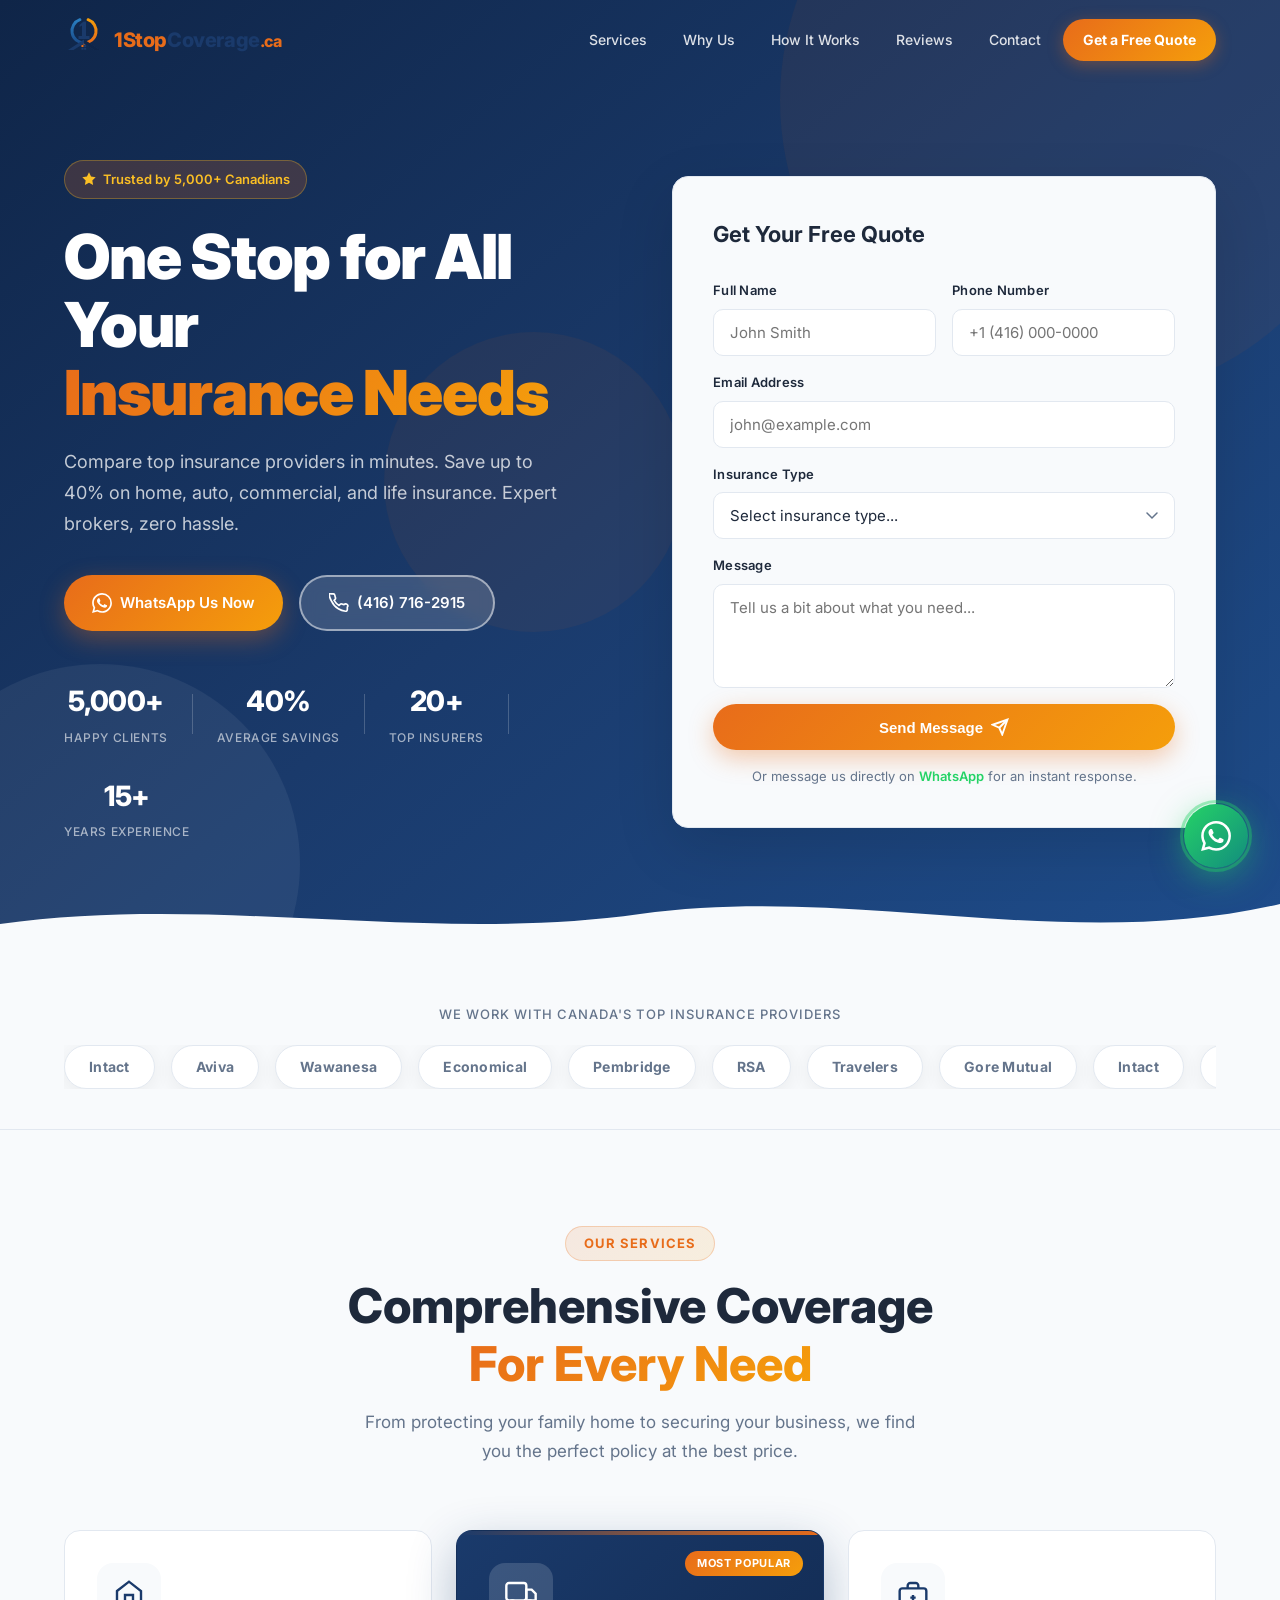
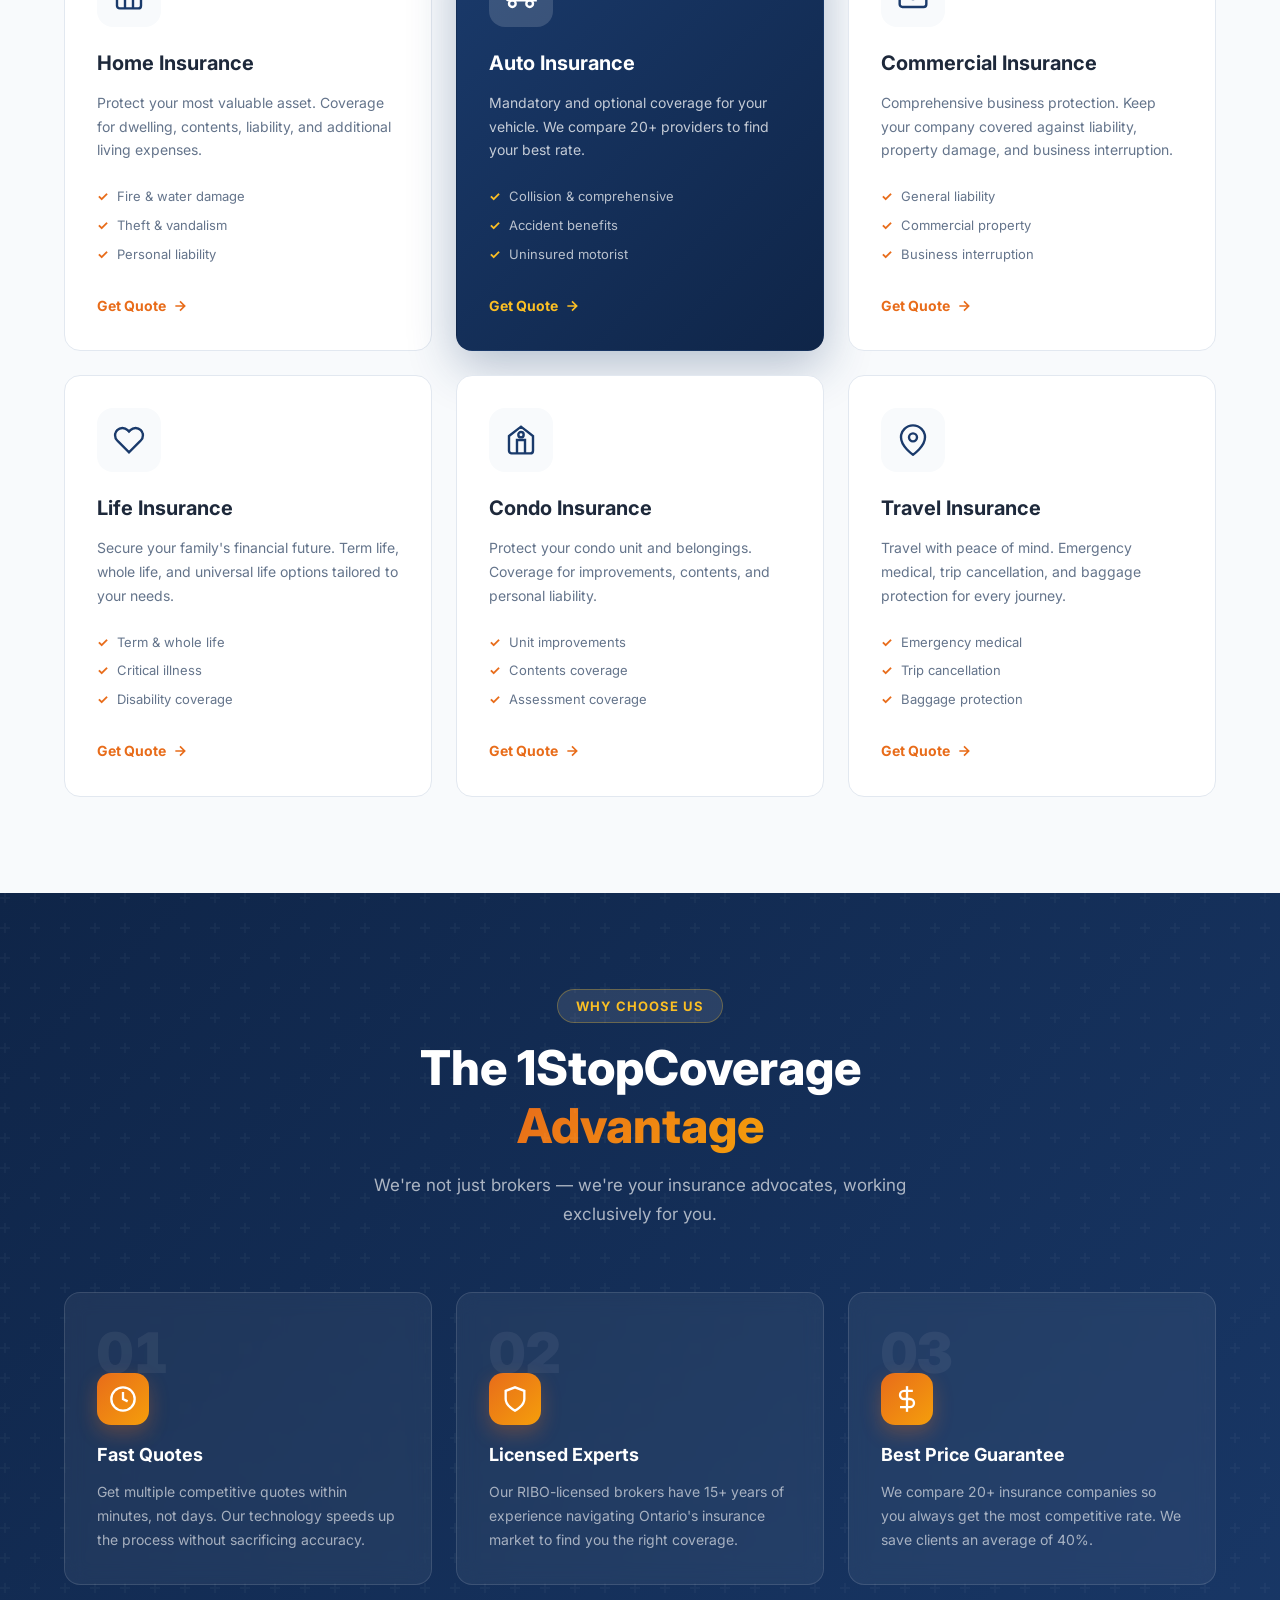
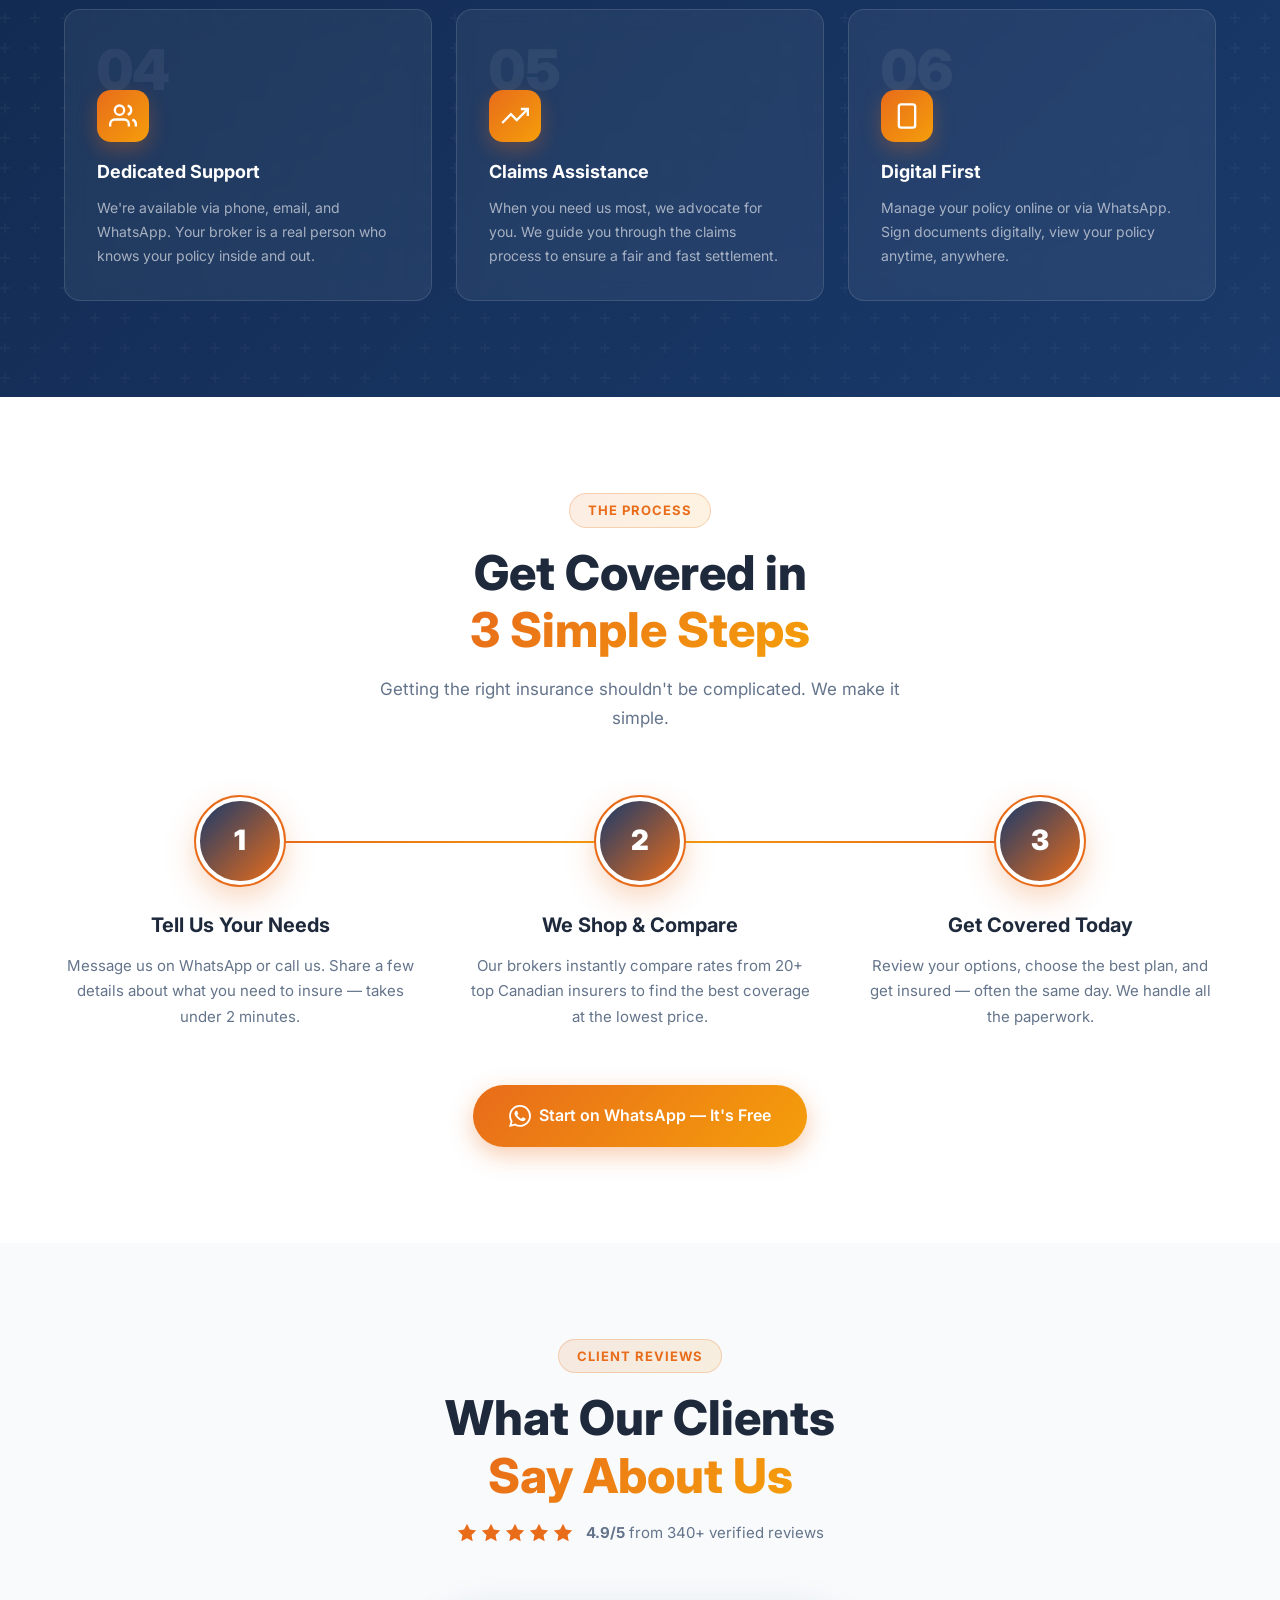
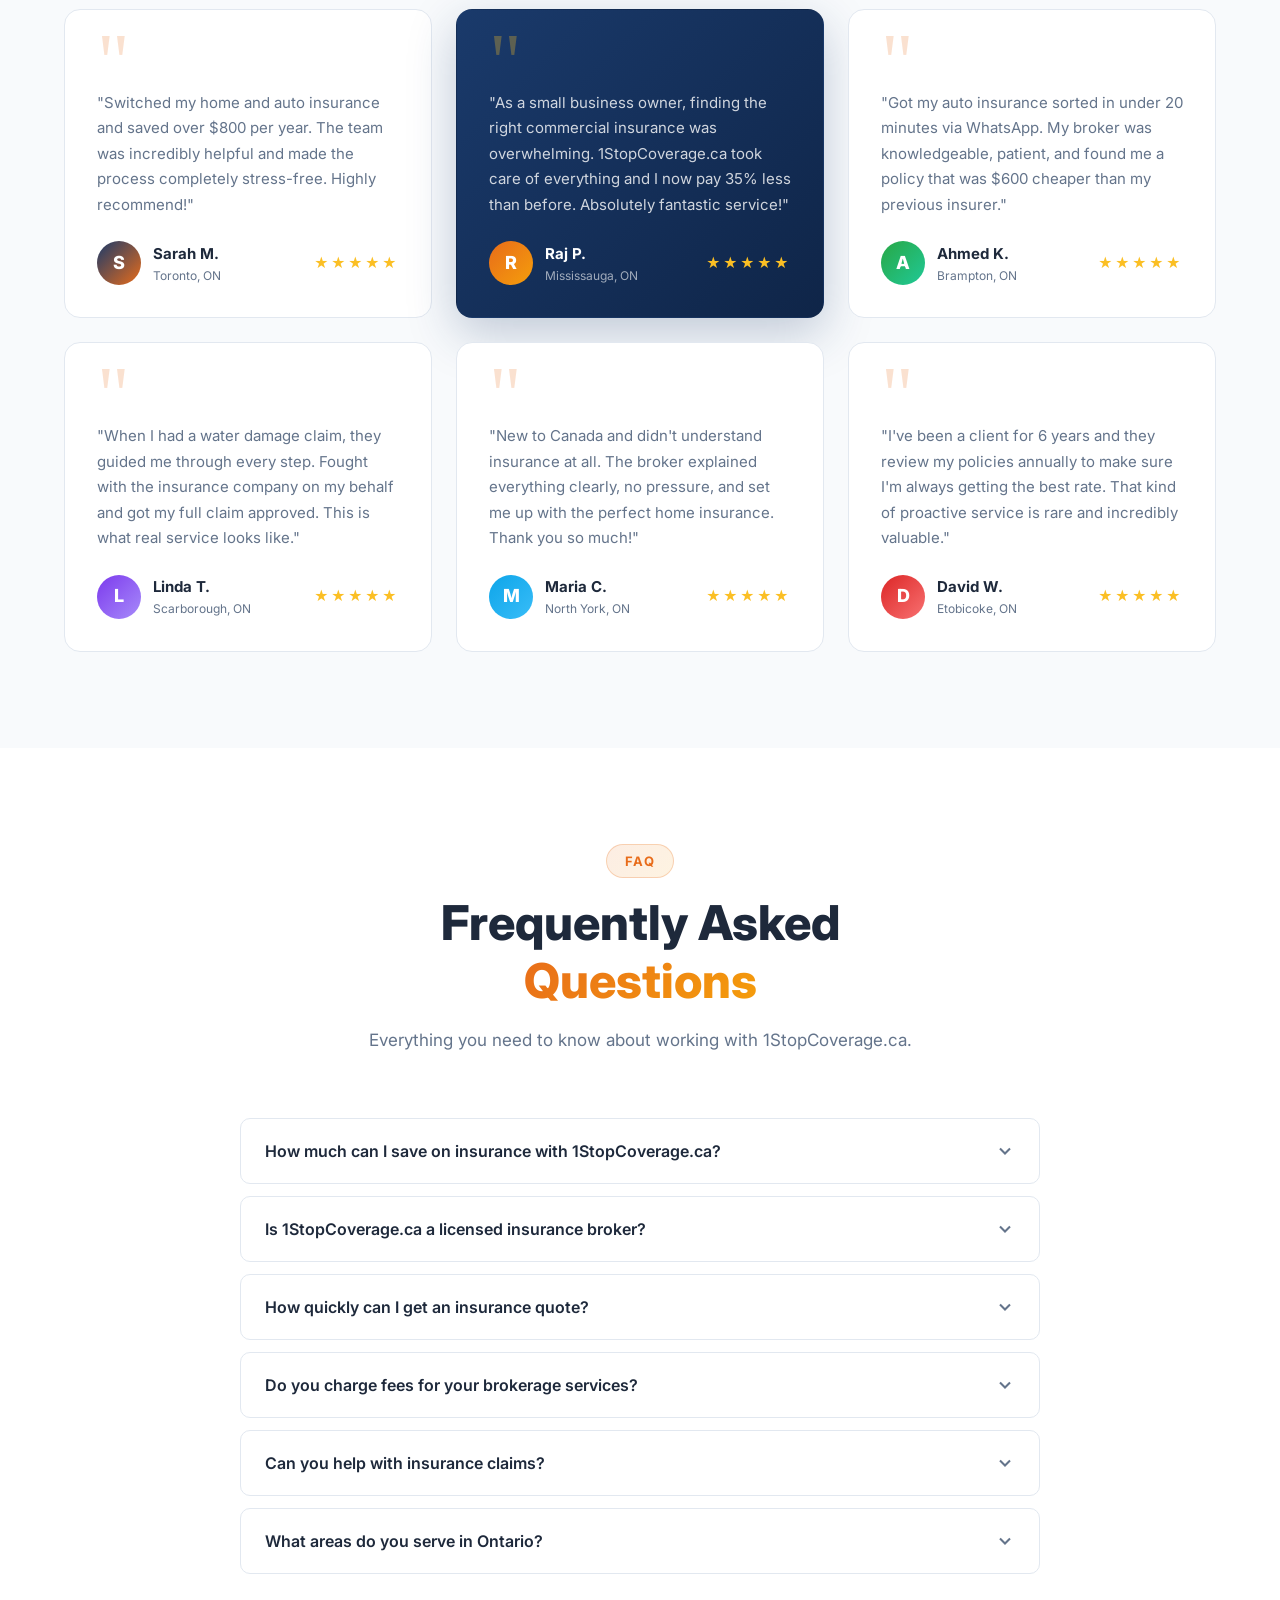
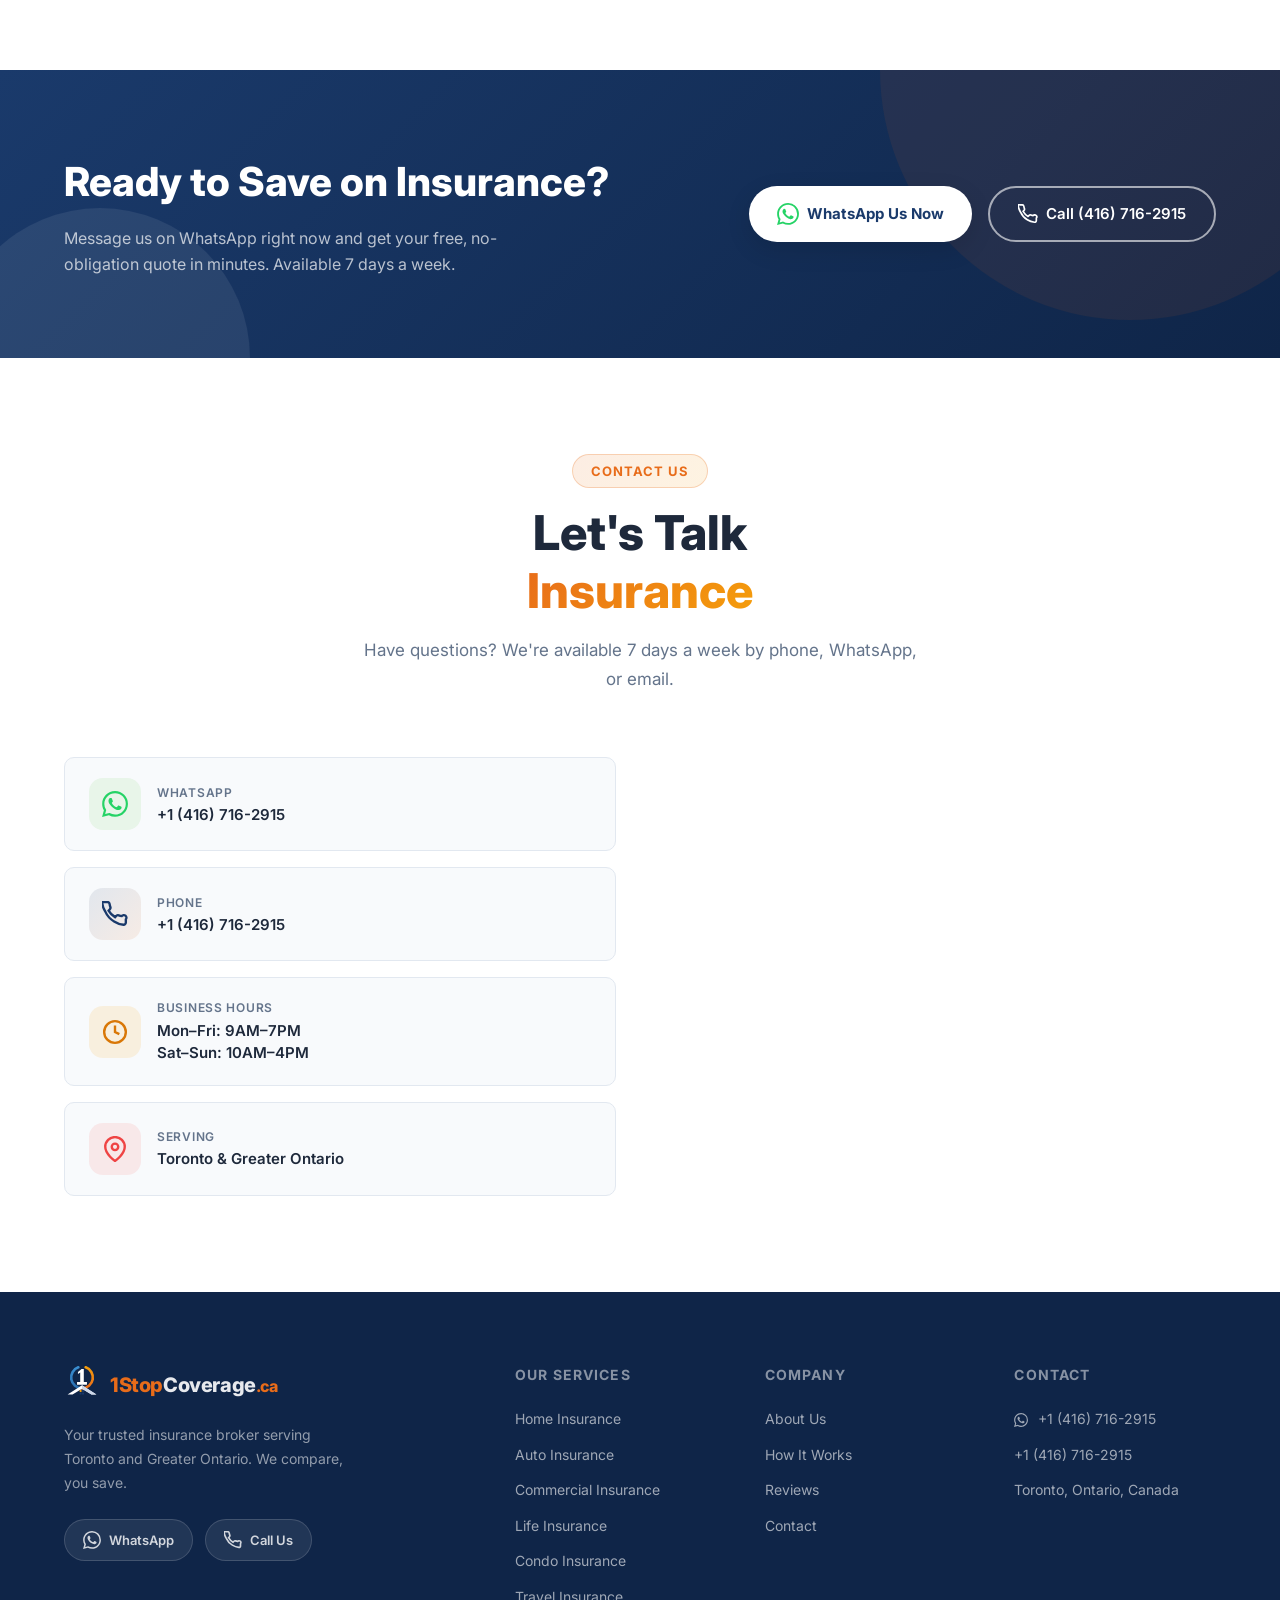
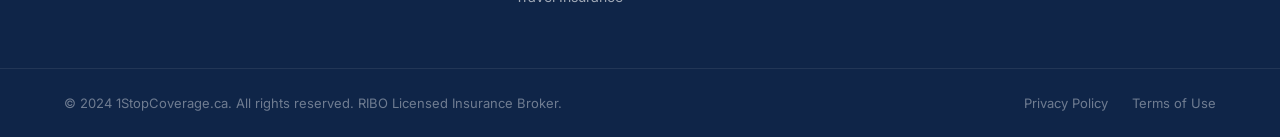
==== commit 23375188: "Merge remote-tracking branch 'origin/main' into claude/kind-einstein-ikx8mx # Conflicts: #	index.htm" ====
--- a/index.html
+++ b/index.html
@@ -173,7 +173,9 @@
   <link rel="stylesheet" href="style.css" />
   <link rel="preconnect" href="https://fonts.googleapis.com" />
   <link rel="preconnect" href="https://fonts.gstatic.com" crossorigin />
-  <link href="https://fonts.googleapis.com/css2?family=Inter:wght@300;400;500;600;700;800;900&display=swap" rel="stylesheet" />
+  <!-- Load fonts without blocking first paint; weights trimmed to those actually used -->
+  <link rel="preload" as="style" href="https://fonts.googleapis.com/css2?family=Inter:wght@400;500;600;700;800;900&display=swap" onload="this.onload=null;this.rel='stylesheet'" />
+  <noscript><link rel="stylesheet" href="https://fonts.googleapis.com/css2?family=Inter:wght@400;500;600;700;800;900&display=swap" /></noscript>
 </head>
 <body>
 
@@ -182,14 +184,28 @@
     <div class="container nav-inner">
       <a href="#" class="logo">
         <div class="logo-icon">
-          <svg width="38" height="38" viewBox="0 0 38 38" fill="none" xmlns="http://www.w3.org/2000/svg">
-            <path d="M19 2L4 9v10c0 9.4 6.4 18.2 15 20 8.6-1.8 15-10.6 15-20V9L19 2z" fill="#1a3a6b"/>
-            <path d="M19 2L4 9v10c0 9.4 6.4 18.2 15 20 8.6-1.8 15-10.6 15-20V9L19 2z" fill="url(#shield-grad)"/>
-            <path d="M14 19l4 4 8-8" stroke="#fff" stroke-width="2.5" stroke-linecap="round" stroke-linejoin="round"/>
+          <svg width="40" height="40" viewBox="0 0 40 40" fill="none" xmlns="http://www.w3.org/2000/svg" role="img" aria-label="1StopCoverage.ca logo">
+            <!-- split ring -->
+            <path d="M15.9 3.7A12 12 0 0 0 20 27" stroke="url(#ring-blue)" stroke-width="3" stroke-linecap="round" fill="none"/>
+            <path d="M24.1 3.7A12 12 0 0 1 20 27" stroke="url(#ring-orange)" stroke-width="3" stroke-linecap="round" fill="none"/>
+            <!-- numeral 1 -->
+            <path d="M15.5 9 19.5 5.5H22V20h3.5v3h-11v-3H18V9.5L15.5 11Z" fill="#1a3a6b"/>
+            <!-- house roof -->
+            <path d="M20 23.5 36 34h-5.5L20 27.6 9.5 34H4Z" fill="#1a3a6b"/>
+            <path d="M20 23.5 36 34h-5.5L20 27.6Z" fill="#0f2548"/>
+            <!-- window panes -->
+            <rect x="17.4" y="29" width="2.1" height="2.1" rx=".3" fill="#e86c1a"/>
+            <rect x="20.1" y="29" width="2.1" height="2.1" rx=".3" fill="#1a3a6b"/>
+            <rect x="17.4" y="31.7" width="2.1" height="2.1" rx=".3" fill="#1a3a6b"/>
+            <rect x="20.1" y="31.7" width="2.1" height="2.1" rx=".3" fill="#1a3a6b"/>
             <defs>
-              <linearGradient id="shield-grad" x1="4" y1="2" x2="34" y2="32" gradientUnits="userSpaceOnUse">
-                <stop offset="0%" stop-color="#1a3a6b"/>
-                <stop offset="100%" stop-color="#e86c1a"/>
+              <linearGradient id="ring-blue" x1="8" y1="3" x2="8" y2="27" gradientUnits="userSpaceOnUse">
+                <stop stop-color="#2a7fc1"/>
+                <stop offset="1" stop-color="#1a4d8c"/>
+              </linearGradient>
+              <linearGradient id="ring-orange" x1="32" y1="3" x2="32" y2="27" gradientUnits="userSpaceOnUse">
+                <stop stop-color="#f59e0b"/>
+                <stop offset="1" stop-color="#e86c1a"/>
               </linearGradient>
             </defs>
           </svg>
@@ -264,12 +280,14 @@
       </div>
       <div class="hero-form-wrap">
         <form class="contact-form" id="contactForm" action="https://formsubmit.co/Shahid.ssa01@gmail.com" method="POST">
-          <input type="hidden" name="_subject" value="New inquiry from website" />
+          <h3>Get Your Free Quote</h3>
+          <!-- FormSubmit configuration -->
+          <input type="hidden" name="_subject" value="New quote request from 1StopCoverage.ca" />
+          <input type="hidden" name="_template" value="table" />
           <input type="hidden" name="_captcha" value="false" />
-          <input type="hidden" name="_template" value="table" />
-          <input type="hidden" name="_next" value="https://1stopcoverage.ca/thank-you.html" />
-          <input type="text" name="_honey" style="display:none" />
-          <h3>Get Your Free Quote</h3>
+          <input type="hidden" name="_next" value="https://1stopcoverage.ca/?sent=1" />
+          <!-- Honeypot anti-spam field (kept empty by real users) -->
+          <input type="text" name="_honey" tabindex="-1" autocomplete="off" style="display:none" aria-hidden="true" />
           <div class="form-row">
             <div class="form-group">
               <label for="name">Full Name</label>
@@ -794,13 +812,28 @@
         <div class="footer-brand">
           <a href="#" class="logo logo-footer">
             <div class="logo-icon">
-              <svg width="34" height="34" viewBox="0 0 38 38" fill="none" xmlns="http://www.w3.org/2000/svg">
-                <path d="M19 2L4 9v10c0 9.4 6.4 18.2 15 20 8.6-1.8 15-10.6 15-20V9L19 2z" fill="url(#shield-grad2)"/>
-                <path d="M14 19l4 4 8-8" stroke="#fff" stroke-width="2.5" stroke-linecap="round" stroke-linejoin="round"/>
+              <svg width="36" height="36" viewBox="0 0 40 40" fill="none" xmlns="http://www.w3.org/2000/svg" role="img" aria-label="1StopCoverage.ca logo">
+                <!-- split ring -->
+                <path d="M15.9 3.7A12 12 0 0 0 20 27" stroke="url(#ring-blue2)" stroke-width="3" stroke-linecap="round" fill="none"/>
+                <path d="M24.1 3.7A12 12 0 0 1 20 27" stroke="url(#ring-orange2)" stroke-width="3" stroke-linecap="round" fill="none"/>
+                <!-- numeral 1 -->
+                <path d="M15.5 9 19.5 5.5H22V20h3.5v3h-11v-3H18V9.5L15.5 11Z" fill="#fff"/>
+                <!-- house roof -->
+                <path d="M20 23.5 36 34h-5.5L20 27.6 9.5 34H4Z" fill="#fff"/>
+                <path d="M20 23.5 36 34h-5.5L20 27.6Z" fill="#cdd8ea"/>
+                <!-- window panes -->
+                <rect x="17.4" y="29" width="2.1" height="2.1" rx=".3" fill="#f59e0b"/>
+                <rect x="20.1" y="29" width="2.1" height="2.1" rx=".3" fill="#1a3a6b"/>
+                <rect x="17.4" y="31.7" width="2.1" height="2.1" rx=".3" fill="#1a3a6b"/>
+                <rect x="20.1" y="31.7" width="2.1" height="2.1" rx=".3" fill="#1a3a6b"/>
                 <defs>
-                  <linearGradient id="shield-grad2" x1="4" y1="2" x2="34" y2="32" gradientUnits="userSpaceOnUse">
-                    <stop offset="0%" stop-color="#1a3a6b"/>
-                    <stop offset="100%" stop-color="#e86c1a"/>
+                  <linearGradient id="ring-blue2" x1="8" y1="3" x2="8" y2="27" gradientUnits="userSpaceOnUse">
+                    <stop stop-color="#3a8fd1"/>
+                    <stop offset="1" stop-color="#2a6fb1"/>
+                  </linearGradient>
+                  <linearGradient id="ring-orange2" x1="32" y1="3" x2="32" y2="27" gradientUnits="userSpaceOnUse">
+                    <stop stop-color="#f59e0b"/>
+                    <stop offset="1" stop-color="#e86c1a"/>
                   </linearGradient>
                 </defs>
               </svg>
--- a/style.css
+++ b/style.css
@@ -147,8 +147,9 @@
   transition: all var(--transition);
 }
 .navbar.scrolled {
-  background: rgba(255,255,255,.95);
-  backdrop-filter: blur(20px);
+  background: rgba(255,255,255,.97);
+  backdrop-filter: blur(10px);
+  -webkit-backdrop-filter: blur(10px);
   box-shadow: 0 2px 24px rgba(0,0,0,.08);
   padding: 12px 0;
 }
@@ -337,7 +338,8 @@
 
 .hero-card {
   background: rgba(255,255,255,.1);
-  backdrop-filter: blur(20px);
+  backdrop-filter: blur(14px);
+  -webkit-backdrop-filter: blur(14px);
   border: 1px solid rgba(255,255,255,.2);
   border-radius: var(--radius);
   padding: 24px;
@@ -425,6 +427,10 @@
   gap: 16px;
   width: max-content;
   animation: slide 25s linear infinite;
+  will-change: transform;
+}
+@media (prefers-reduced-motion: reduce) {
+  .logos-slide { animation: none; }
 }
 .logo-chip {
   background: var(--white);
@@ -893,6 +899,17 @@
   color: var(--text-muted);
 }
 .form-note a { color: var(--green); font-weight: 600; }
+.form-success {
+  margin: 0 0 18px;
+  padding: 12px 16px;
+  border-radius: 10px;
+  background: rgba(34,197,94,.12);
+  border: 1px solid rgba(34,197,94,.35);
+  color: #15803d;
+  font-size: 14px;
+  font-weight: 600;
+  text-align: center;
+}
 
 /* ===== FOOTER ===== */
 .footer { background: var(--navy-dark); }
